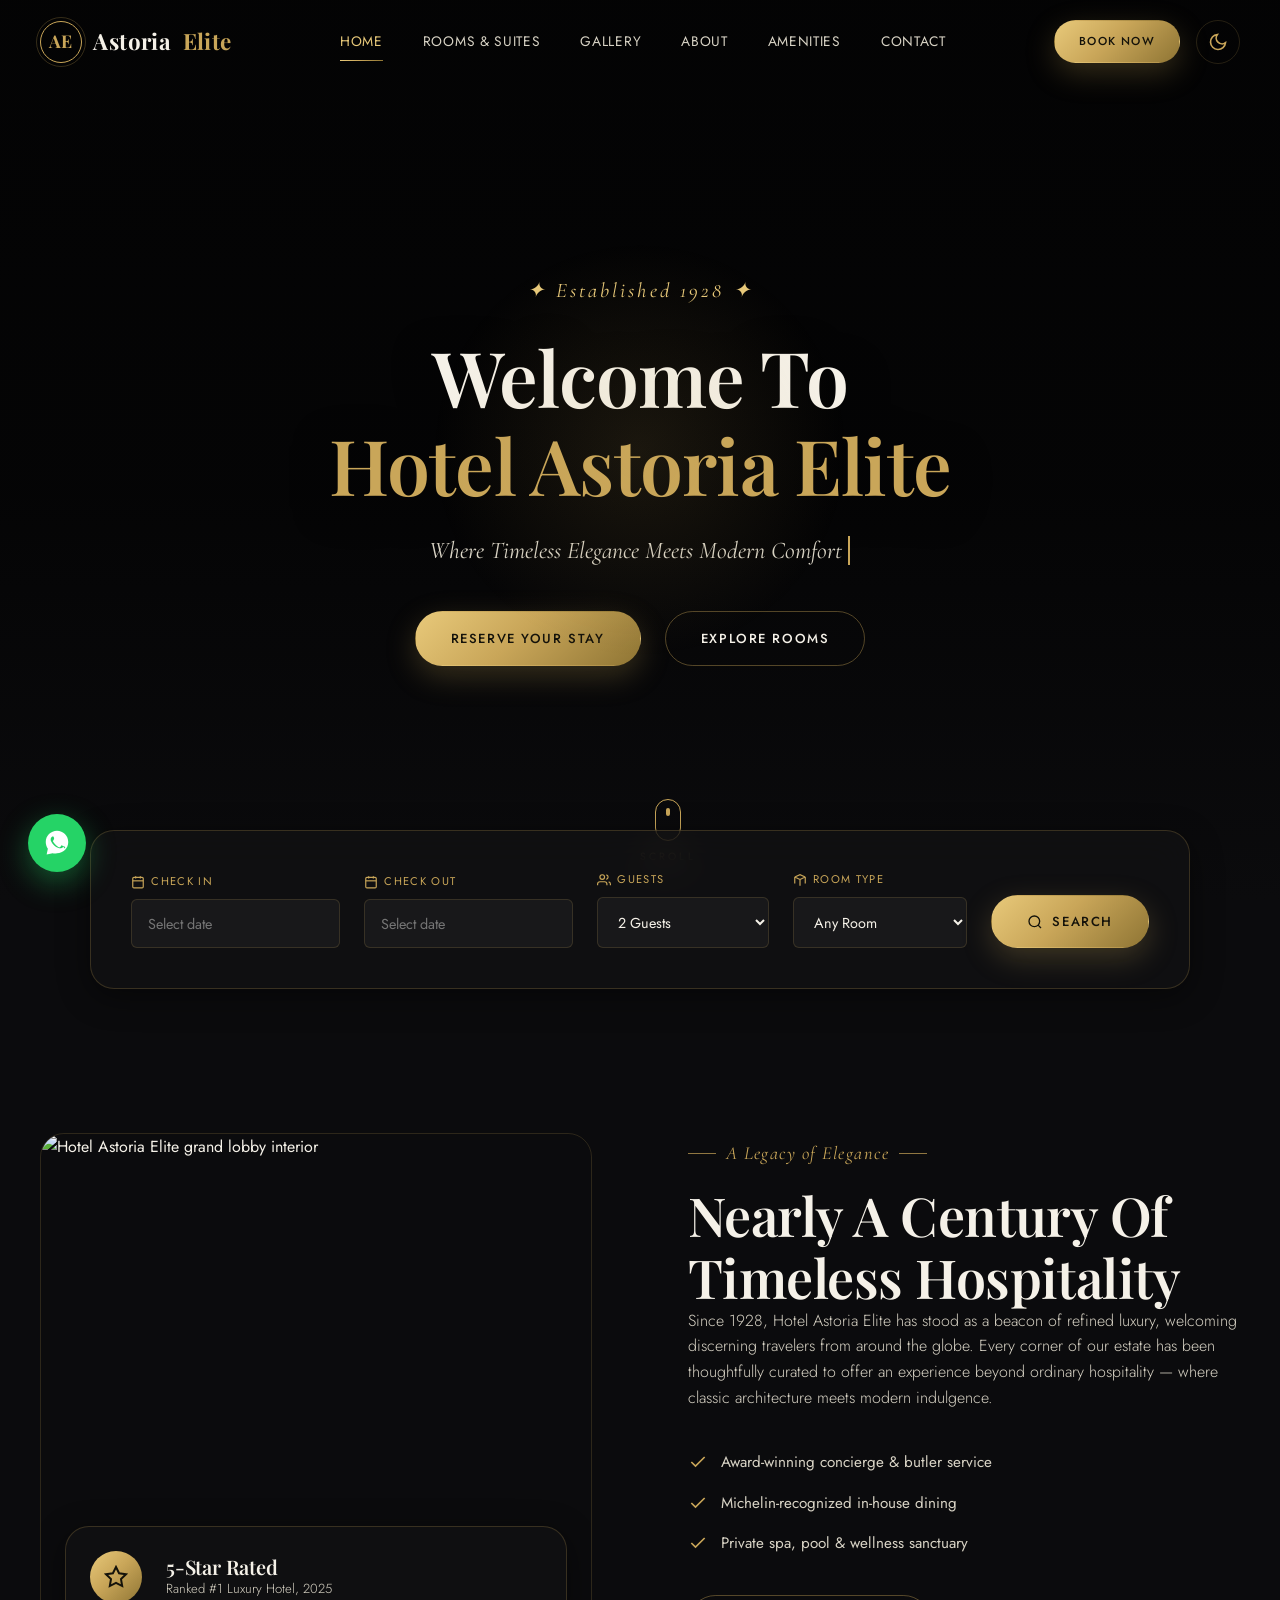
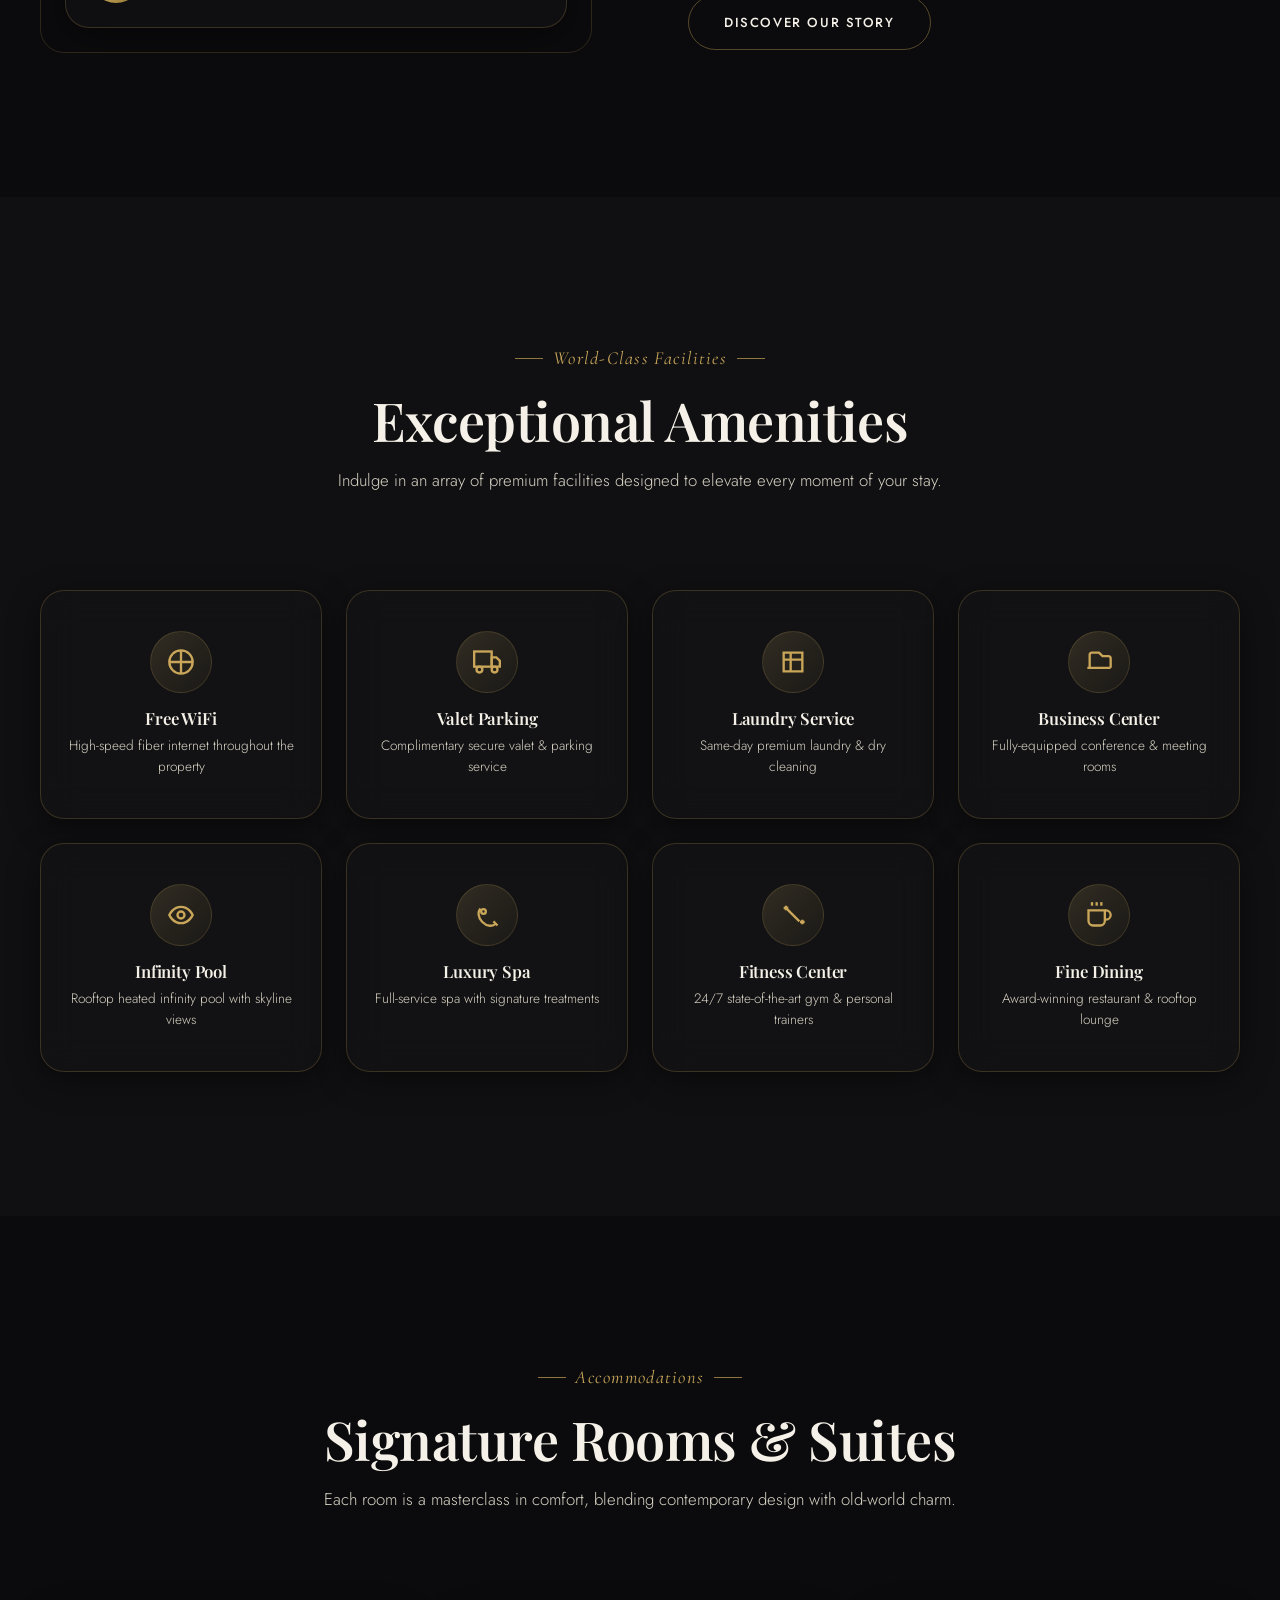
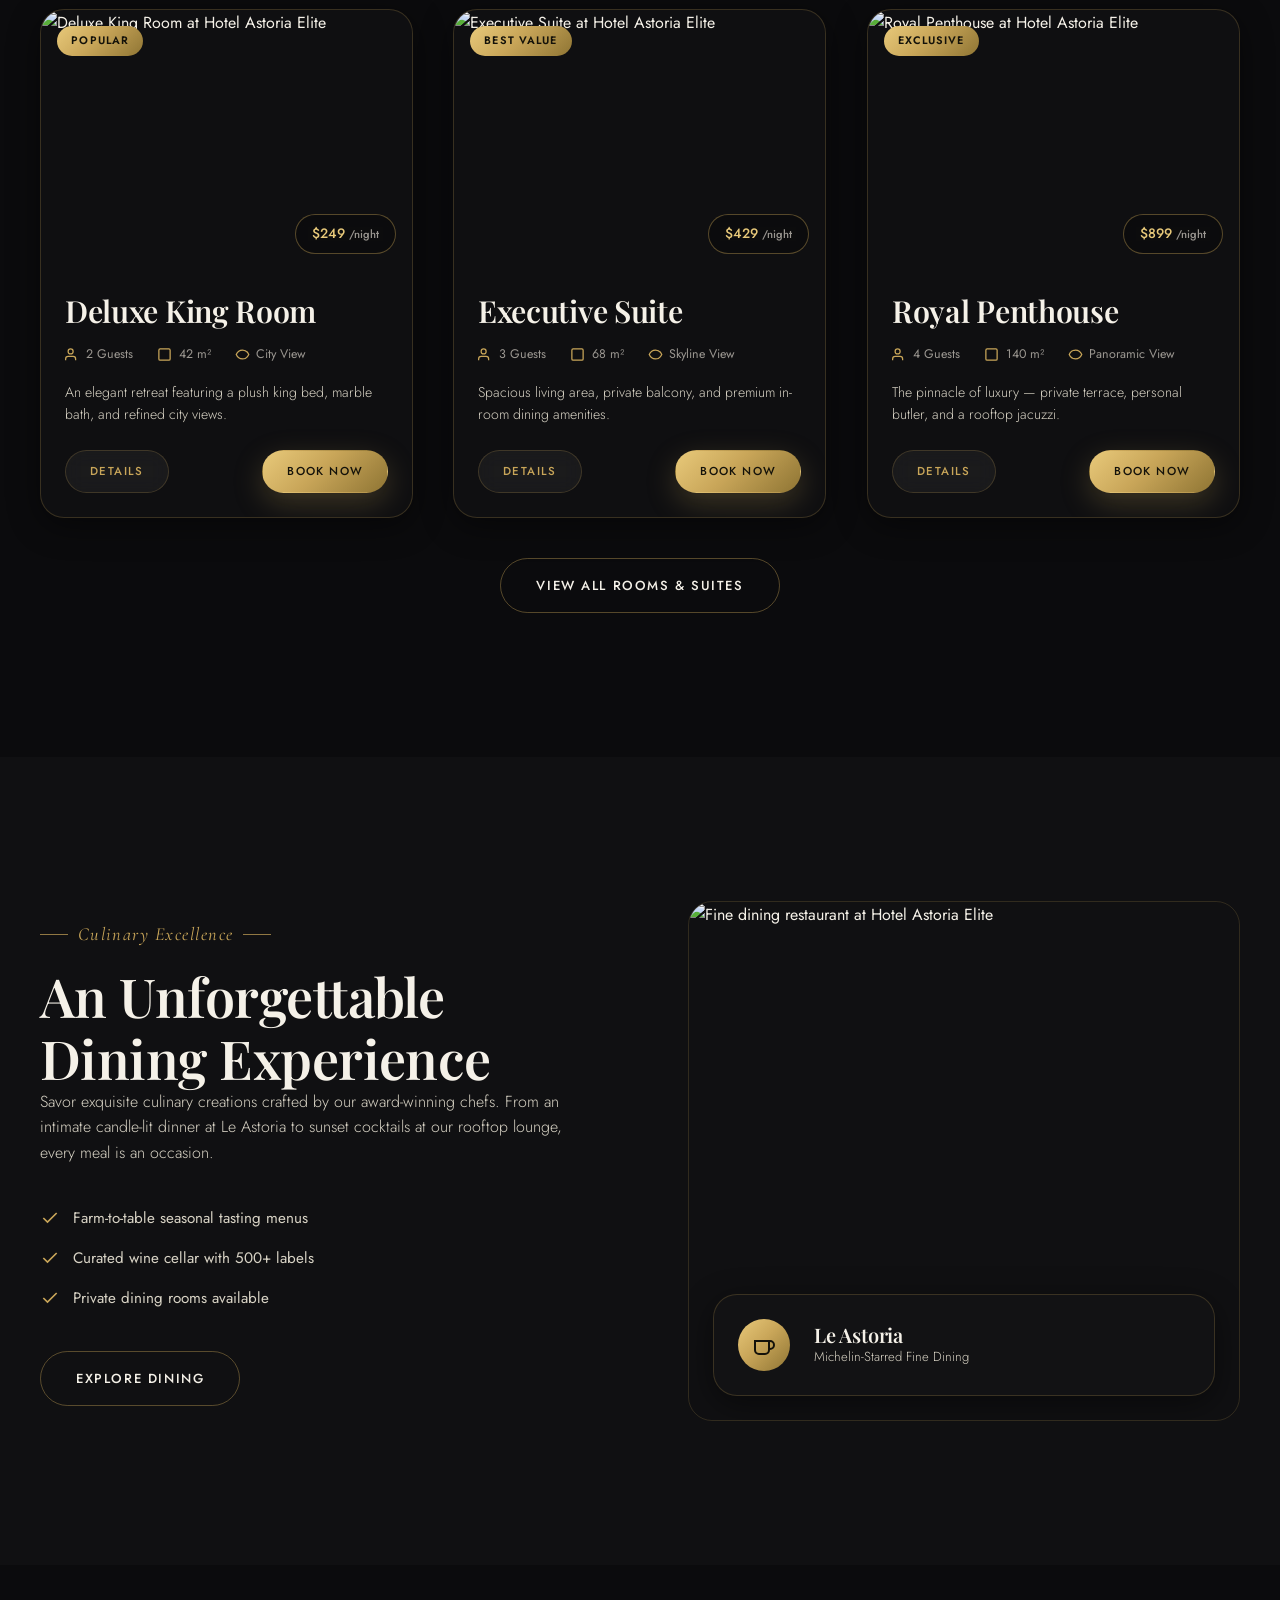
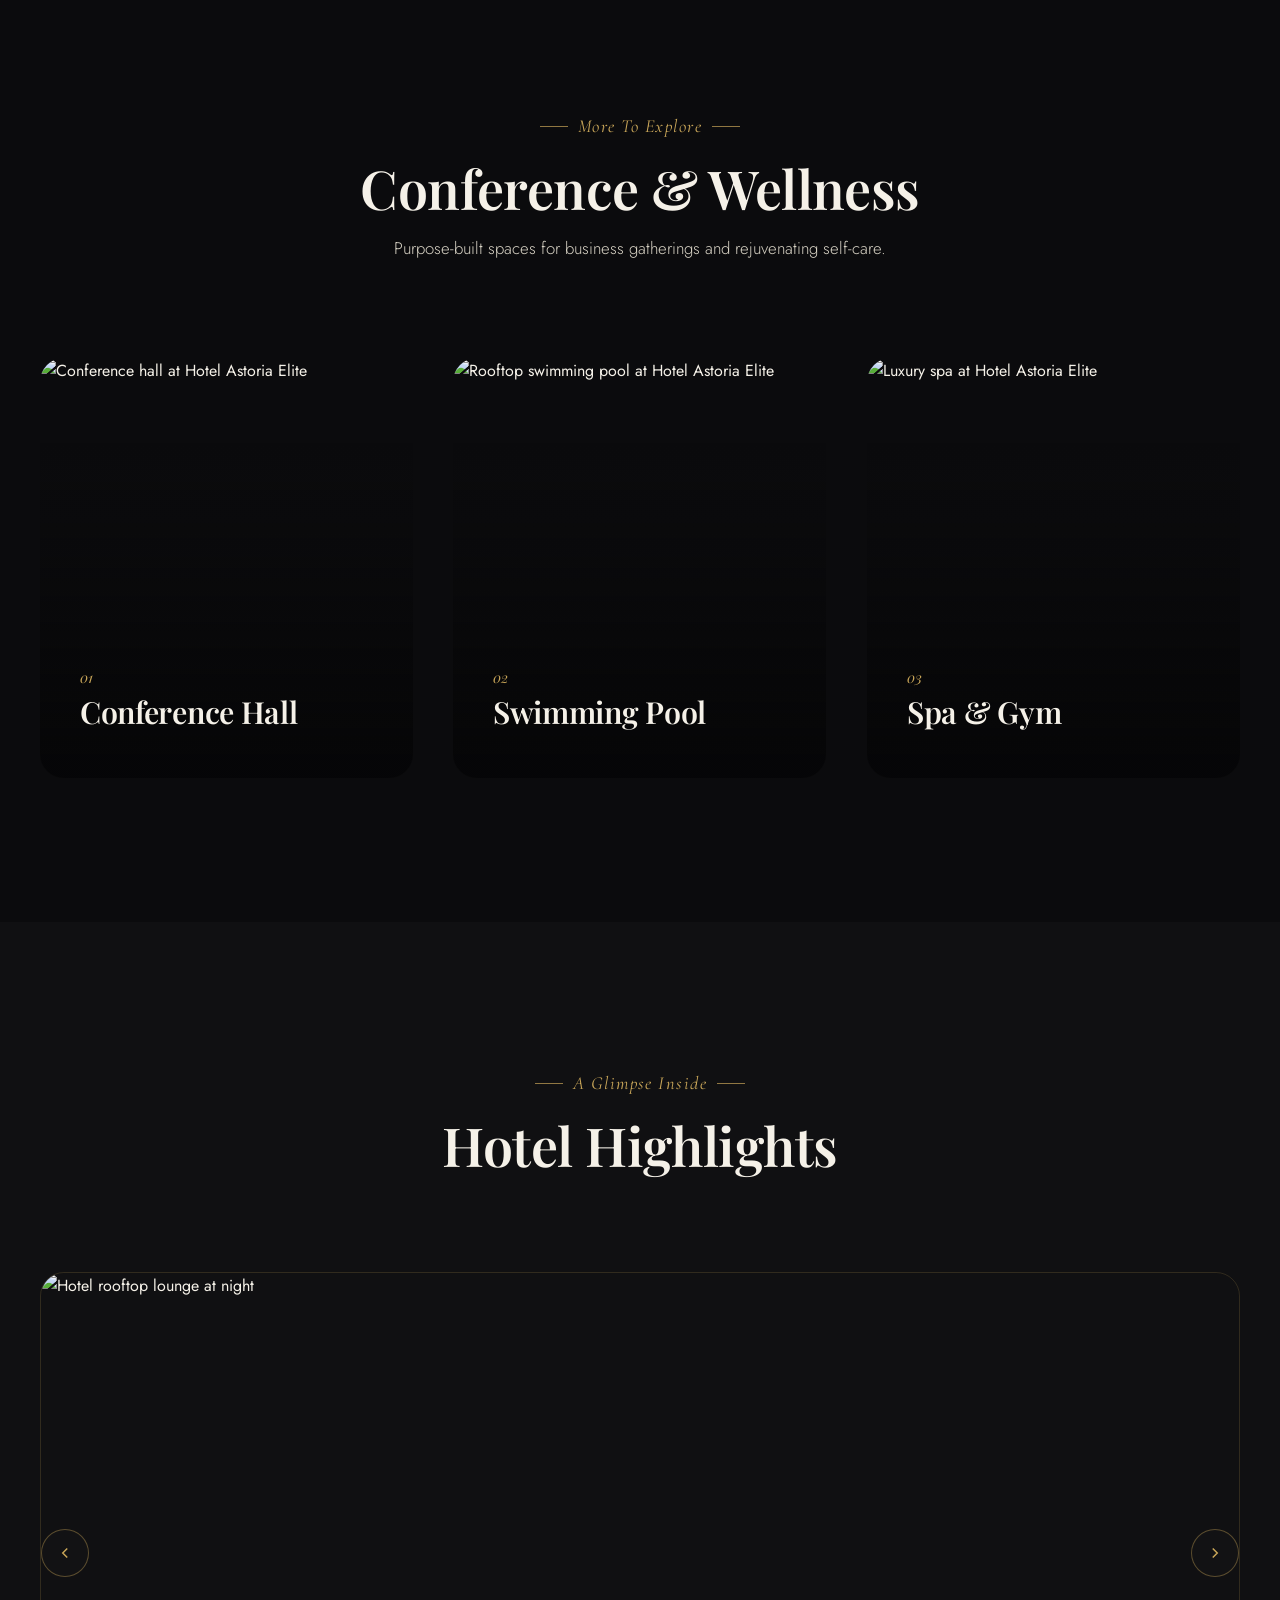
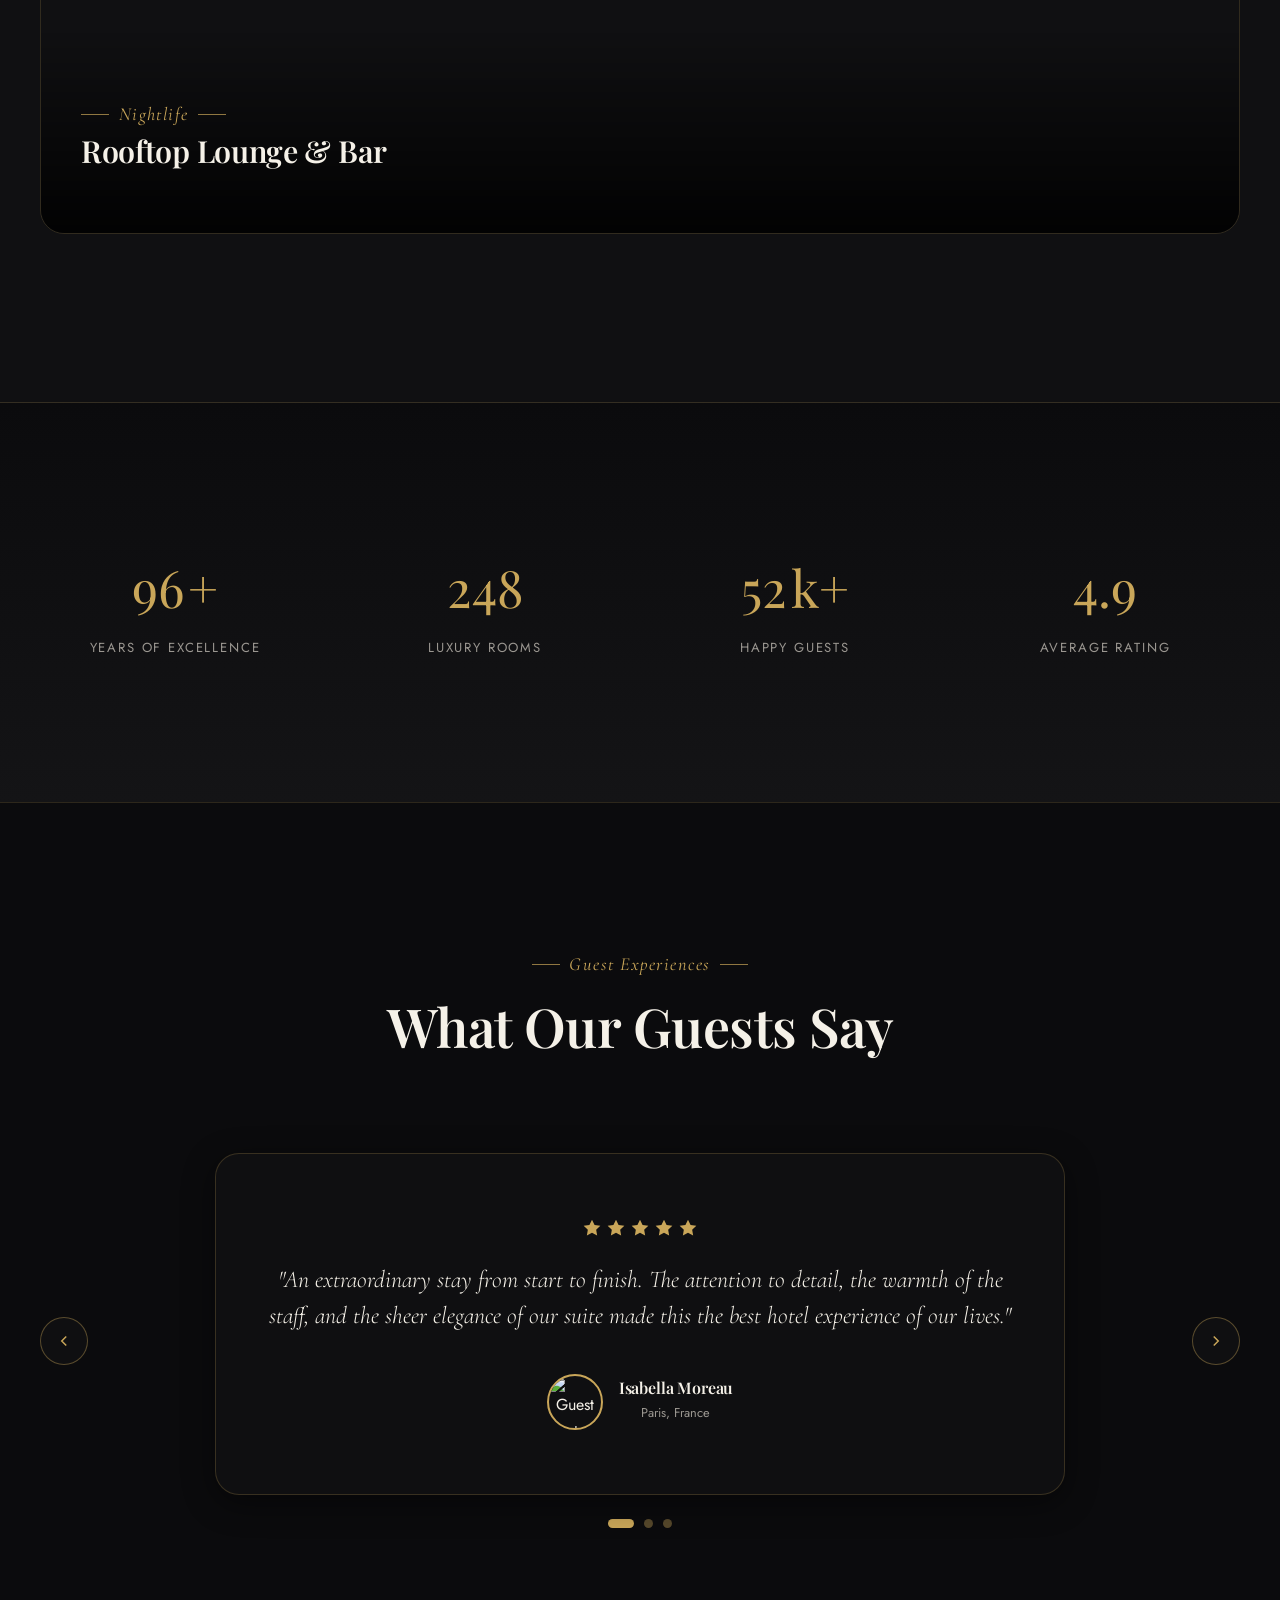
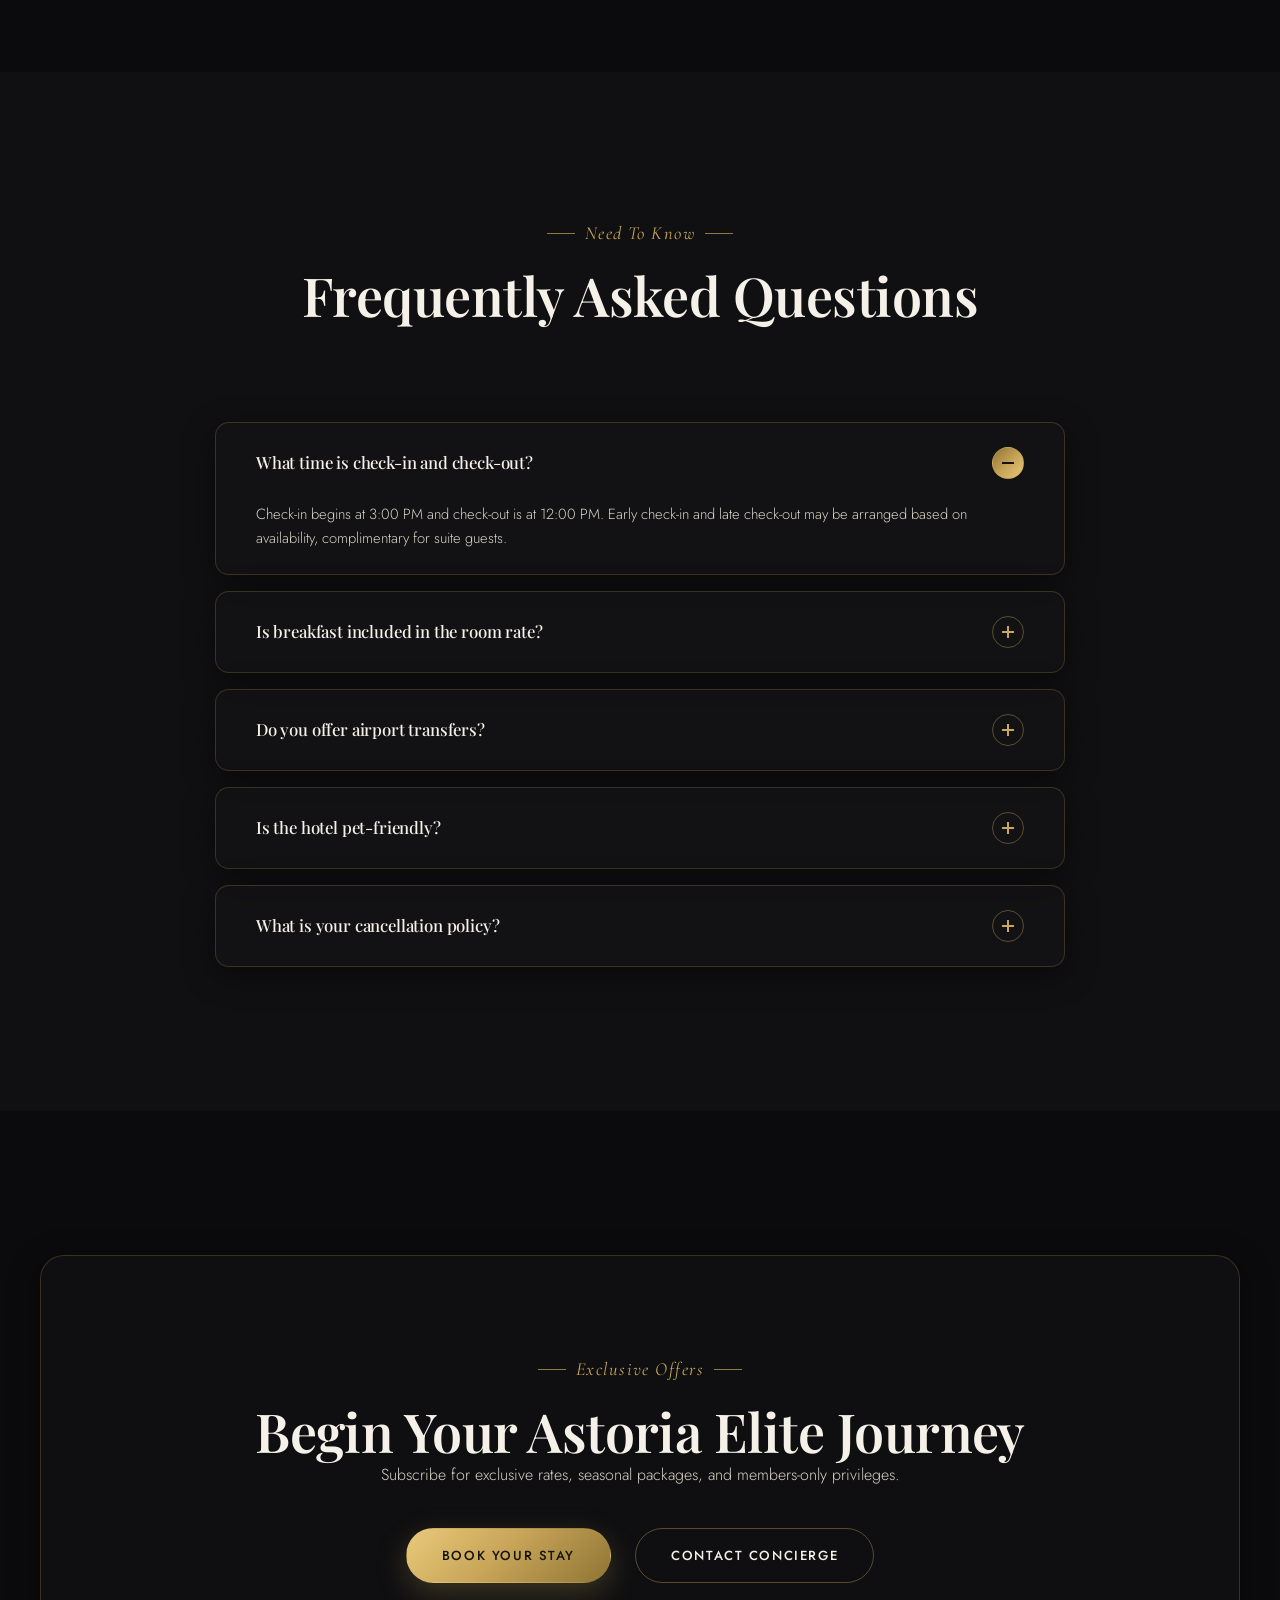
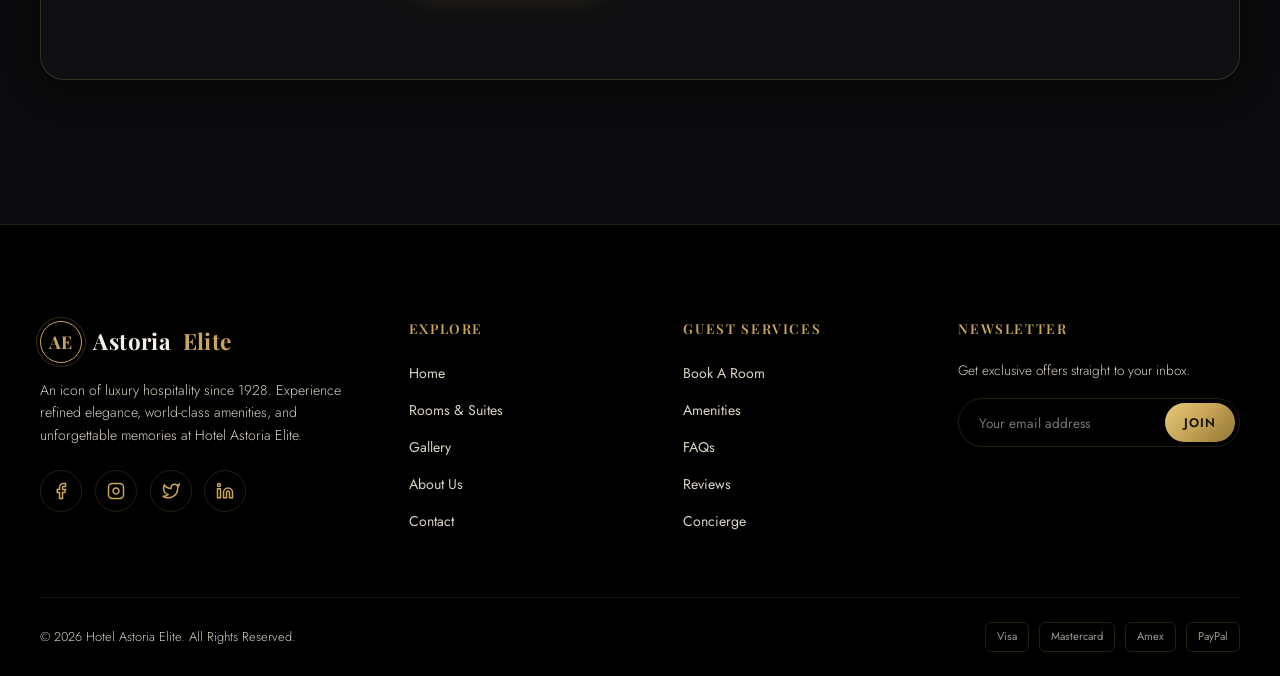
==== index.html @ 2c068f9f "Add files via upload" ====
<!DOCTYPE html>
<html lang="en">
<head>
<meta charset="UTF-8">
<meta name="viewport" content="width=device-width, initial-scale=1.0">
<title>Hotel Astoria Elite | Luxury 5-Star Hotel &amp; Resort</title>
<meta name="description" content="Hotel Astoria Elite offers an unrivaled luxury experience with opulent rooms, world-class dining, a rejuvenating spa, and impeccable five-star service in the heart of the city.">
<meta name="keywords" content="luxury hotel, 5 star hotel, Hotel Astoria Elite, hotel booking, luxury resort, spa hotel, best hotel rooms">
<meta name="author" content="Hotel Astoria Elite">
<meta name="robots" content="index, follow">
<link rel="canonical" href="https://www.hotelastoriaelite.com/">

<!-- Open Graph / Social -->
<meta property="og:type" content="website">
<meta property="og:title" content="Hotel Astoria Elite | Luxury 5-Star Hotel & Resort">
<meta property="og:description" content="Experience unparalleled luxury and refined hospitality at Hotel Astoria Elite. Book your stay today.">
<meta property="og:image" content="https://images.unsplash.com/photo-1566073771259-6a8506099945?auto=format&fit=crop&w=1200&q=80">
<meta property="og:url" content="https://www.hotelastoriaelite.com/">
<meta name="twitter:card" content="summary_large_image">

<!-- Favicon -->
<link rel="icon" href="assets/favicon.svg" type="image/svg+xml">

<!-- Fonts & Styles -->
<link rel="preconnect" href="https://fonts.googleapis.com">
<link rel="stylesheet" href="style.css">

<!-- Structured Data -->
<script type="application/ld+json">
{
  "@context": "https://schema.org",
  "@type": "Hotel",
  "name": "Hotel Astoria Elite",
  "description": "A premium 5-star luxury hotel offering opulent rooms, fine dining, spa and wellness facilities.",
  "priceRange": "$$$$",
  "starRating": { "@type": "Rating", "ratingValue": "5" },
  "address": {
    "@type": "PostalAddress",
    "streetAddress": "1 Astoria Boulevard",
    "addressLocality": "Manhattan",
    "addressRegion": "NY",
    "postalCode": "10001",
    "addressCountry": "US"
  },
  "telephone": "+1-800-555-0199"
}
</script>
</head>
<body>

<!-- ============================= LOADER ============================= -->
<div id="loader" aria-hidden="true">
  <div class="loader-monogram">A E</div>
  <div class="loader-ring"></div>
  <div class="loader-text">Preparing Your Experience</div>
</div>

<!-- ===================== SCROLL PROGRESS BAR ========================= -->
<div id="scroll-progress"></div>

<!-- ===================== MOUSE GLOW EFFECT =========================== -->
<div id="mouse-glow"></div>

<!-- ============================ NAVBAR =============================== -->
<header id="navbar">
  <div class="nav-container">
    <a href="index.html" class="nav-logo">
      <span class="logo-icon">AE</span>
      Astoria <span>Elite</span>
    </a>

    <nav class="nav-links" aria-label="Primary navigation">
      <a href="index.html" class="active">Home</a>
      <a href="rooms.html">Rooms &amp; Suites</a>
      <a href="gallery.html">Gallery</a>
      <a href="about.html">About</a>
      <a href="#amenities">Amenities</a>
      <a href="contact.html">Contact</a>
    </nav>

    <div class="nav-actions">
      <a href="booking.html" class="btn btn-primary btn-sm">Book Now</a>
      <button class="theme-toggle" aria-label="Toggle dark and light mode">
        <svg class="icon-moon" viewBox="0 0 24 24" fill="none" stroke="currentColor" stroke-width="2"><path d="M21 12.79A9 9 0 1 1 11.21 3 7 7 0 0 0 21 12.79z"></path></svg>
        <svg class="icon-sun" viewBox="0 0 24 24" fill="none" stroke="currentColor" stroke-width="2"><circle cx="12" cy="12" r="5"></circle><line x1="12" y1="1" x2="12" y2="3"></line><line x1="12" y1="21" x2="12" y2="23"></line><line x1="4.22" y1="4.22" x2="5.64" y2="5.64"></line><line x1="18.36" y1="18.36" x2="19.78" y2="19.78"></line><line x1="1" y1="12" x2="3" y2="12"></line><line x1="21" y1="12" x2="23" y2="12"></line><line x1="4.22" y1="19.78" x2="5.64" y2="18.36"></line><line x1="18.36" y1="5.64" x2="19.78" y2="4.22"></line></svg>
      </button>
      <button class="hamburger" aria-label="Open menu">
        <span></span><span></span><span></span>
      </button>
    </div>
  </div>
</header>

<!-- ========================= MOBILE MENU ============================= -->
<div class="menu-overlay"></div>
<nav class="mobile-menu" aria-label="Mobile navigation">
  <button class="mobile-menu-close" aria-label="Close menu">&times;</button>
  <a href="index.html">Home</a>
  <a href="rooms.html">Rooms &amp; Suites</a>
  <a href="gallery.html">Gallery</a>
  <a href="about.html">About</a>
  <a href="index.html#amenities">Amenities</a>
  <a href="contact.html">Contact</a>
  <a href="booking.html" class="btn btn-primary btn-block mt-md">Book Now</a>
</nav>

<!-- ============================ HERO ================================= -->
<section class="hero" id="home">
  <div class="hero-bg"></div>
  <div class="hero-particles"></div>

  <div class="hero-content">
    <span class="hero-eyebrow">&#10022; Established 1928 &#10022;</span>
    <h1 class="hero-title">
      Welcome To
      <span class="line2">Hotel Astoria Elite</span>
    </h1>
    <div class="hero-typing-wrap">
      <span id="hero-typing"></span>
    </div>
    <div class="hero-cta">
      <a href="booking.html" class="btn btn-primary">Reserve Your Stay</a>
      <a href="rooms.html" class="btn btn-outline">Explore Rooms</a>
    </div>
  </div>

  <div class="hero-scroll-indicator">
    <div class="mouse"></div>
    <span>Scroll</span>
  </div>
</section>

<!-- ===================== BOOKING SEARCH WIDGET ======================= -->
<div class="container">
  <form class="booking-widget glass-panel" id="hero-search-form" data-aos="fade-up">
    <div class="booking-field">
      <label for="hero-checkin">
        <svg viewBox="0 0 24 24" fill="none" stroke="currentColor" stroke-width="2"><rect x="3" y="4" width="18" height="18" rx="2"></rect><line x1="16" y1="2" x2="16" y2="6"></line><line x1="8" y1="2" x2="8" y2="6"></line><line x1="3" y1="10" x2="21" y2="10"></line></svg>
        Check In
      </label>
      <div class="datepicker-wrap">
        <input type="text" id="hero-checkin" placeholder="Select date" readonly autocomplete="off">
        <div class="datepicker glass-panel">
          <div class="datepicker-header">
            <button type="button" class="dp-nav prev" aria-label="Previous month"><svg viewBox="0 0 24 24" fill="none" stroke="currentColor" stroke-width="2"><polyline points="15 18 9 12 15 6"></polyline></svg></button>
            <h5></h5>
            <button type="button" class="dp-nav next" aria-label="Next month"><svg viewBox="0 0 24 24" fill="none" stroke="currentColor" stroke-width="2"><polyline points="9 18 15 12 9 6"></polyline></svg></button>
          </div>
          <div class="dp-weekdays"><span>Su</span><span>Mo</span><span>Tu</span><span>We</span><span>Th</span><span>Fr</span><span>Sa</span></div>
          <div class="dp-days"></div>
        </div>
      </div>
    </div>

    <div class="booking-field">
      <label for="hero-checkout">
        <svg viewBox="0 0 24 24" fill="none" stroke="currentColor" stroke-width="2"><rect x="3" y="4" width="18" height="18" rx="2"></rect><line x1="16" y1="2" x2="16" y2="6"></line><line x1="8" y1="2" x2="8" y2="6"></line><line x1="3" y1="10" x2="21" y2="10"></line></svg>
        Check Out
      </label>
      <div class="datepicker-wrap">
        <input type="text" id="hero-checkout" placeholder="Select date" readonly autocomplete="off">
        <div class="datepicker glass-panel">
          <div class="datepicker-header">
            <button type="button" class="dp-nav prev" aria-label="Previous month"><svg viewBox="0 0 24 24" fill="none" stroke="currentColor" stroke-width="2"><polyline points="15 18 9 12 15 6"></polyline></svg></button>
            <h5></h5>
            <button type="button" class="dp-nav next" aria-label="Next month"><svg viewBox="0 0 24 24" fill="none" stroke="currentColor" stroke-width="2"><polyline points="9 18 15 12 9 6"></polyline></svg></button>
          </div>
          <div class="dp-weekdays"><span>Su</span><span>Mo</span><span>Tu</span><span>We</span><span>Th</span><span>Fr</span><span>Sa</span></div>
          <div class="dp-days"></div>
        </div>
      </div>
    </div>

    <div class="booking-field">
      <label for="hero-guests">
        <svg viewBox="0 0 24 24" fill="none" stroke="currentColor" stroke-width="2"><path d="M17 21v-2a4 4 0 0 0-4-4H5a4 4 0 0 0-4 4v2"></path><circle cx="9" cy="7" r="4"></circle><path d="M23 21v-2a4 4 0 0 0-3-3.87"></path><path d="M16 3.13a4 4 0 0 1 0 7.75"></path></svg>
        Guests
      </label>
      <select id="hero-guests">
        <option>1 Guest</option>
        <option selected>2 Guests</option>
        <option>3 Guests</option>
        <option>4+ Guests</option>
      </select>
    </div>

    <div class="booking-field">
      <label for="hero-room-type">
        <svg viewBox="0 0 24 24" fill="none" stroke="currentColor" stroke-width="2"><path d="M3 7v11m0-11 9-4 9 4M3 7l9 4m9-4v11m0-11-9 4m0 0v11"></path></svg>
        Room Type
      </label>
      <select id="hero-room-type">
        <option value="">Any Room</option>
        <option value="deluxe-king">Deluxe King Room</option>
        <option value="executive-suite">Executive Suite</option>
        <option value="royal-penthouse">Royal Penthouse</option>
        <option value="garden-view">Garden View Room</option>
        <option value="ocean-suite">Ocean View Suite</option>
        <option value="family-room">Family Luxury Room</option>
      </select>
    </div>

    <button type="submit" class="btn btn-primary">
      <svg viewBox="0 0 24 24" fill="none" stroke="currentColor" stroke-width="2"><circle cx="11" cy="11" r="8"></circle><line x1="21" y1="21" x2="16.65" y2="16.65"></line></svg>
      Search
    </button>
  </form>
</div>

<!-- ========================= INTRO / ABOUT PREVIEW =================== -->
<section class="section" id="about-preview">
  <div class="container split-section">
    <div class="split-media" data-aos="fade-right">
      <img src="https://images.unsplash.com/photo-1571003123894-1f0594d2b5d9?auto=format&fit=crop&w=900&q=80" alt="Hotel Astoria Elite grand lobby interior" loading="lazy">
      <div class="floating-card glass-panel">
        <div class="fc-icon">
          <svg viewBox="0 0 24 24" fill="none" stroke="currentColor" stroke-width="2"><polygon points="12 2 15.09 8.26 22 9.27 17 14.14 18.18 21.02 12 17.77 5.82 21.02 7 14.14 2 9.27 8.91 8.26 12 2"></polygon></svg>
        </div>
        <div>
          <h4>5-Star Rated</h4>
          <p style="font-size:0.82rem;">Ranked #1 Luxury Hotel, 2025</p>
        </div>
      </div>
    </div>

    <div class="split-text" data-aos="fade-left">
      <span class="eyebrow">A Legacy of Elegance</span>
      <h2>Nearly A Century Of Timeless Hospitality</h2>
      <p>Since 1928, Hotel Astoria Elite has stood as a beacon of refined luxury, welcoming discerning travelers from around the globe. Every corner of our estate has been thoughtfully curated to offer an experience beyond ordinary hospitality &mdash; where classic architecture meets modern indulgence.</p>
      <ul class="feature-list">
        <li><svg viewBox="0 0 24 24" fill="none" stroke="currentColor" stroke-width="2"><path d="M20 6L9 17l-5-5"></path></svg> Award-winning concierge &amp; butler service</li>
        <li><svg viewBox="0 0 24 24" fill="none" stroke="currentColor" stroke-width="2"><path d="M20 6L9 17l-5-5"></path></svg> Michelin-recognized in-house dining</li>
        <li><svg viewBox="0 0 24 24" fill="none" stroke="currentColor" stroke-width="2"><path d="M20 6L9 17l-5-5"></path></svg> Private spa, pool &amp; wellness sanctuary</li>
      </ul>
      <a href="about.html" class="btn btn-outline mt-lg">Discover Our Story</a>
    </div>
  </div>
</section>

<!-- =========================== AMENITIES ============================= -->
<section class="section section-alt" id="amenities">
  <div class="container">
    <div class="section-header" data-aos="fade-up">
      <span class="eyebrow">World-Class Facilities</span>
      <h2>Exceptional Amenities</h2>
      <p>Indulge in an array of premium facilities designed to elevate every moment of your stay.</p>
    </div>

    <div class="amenities-grid">
      <div class="amenity-card glass-panel" data-aos="zoom-in" data-aos-delay="100">
        <div class="amenity-icon"><svg viewBox="0 0 24 24" fill="none" stroke="currentColor" stroke-width="2"><path d="M2 12h20M2 12a10 10 0 0 0 10 10 10 10 0 0 0 10-10M2 12a10 10 0 0 1 10-10 10 10 0 0 1 10 10"></path><path d="M12 2v20"></path></svg></div>
        <h4>Free WiFi</h4>
        <p>High-speed fiber internet throughout the property</p>
      </div>

      <div class="amenity-card glass-panel" data-aos="zoom-in" data-aos-delay="150">
        <div class="amenity-icon"><svg viewBox="0 0 24 24" fill="none" stroke="currentColor" stroke-width="2"><rect x="1" y="3" width="15" height="13"></rect><polygon points="16 8 20 8 23 11 23 16 16 16 16 8"></polygon><circle cx="5.5" cy="18.5" r="2.5"></circle><circle cx="18.5" cy="18.5" r="2.5"></circle></svg></div>
        <h4>Valet Parking</h4>
        <p>Complimentary secure valet &amp; parking service</p>
      </div>

      <div class="amenity-card glass-panel" data-aos="zoom-in" data-aos-delay="200">
        <div class="amenity-icon"><svg viewBox="0 0 24 24" fill="none" stroke="currentColor" stroke-width="2"><path d="M4 4h16v16H4z"></path><path d="M4 10h16M10 4v16"></path></svg></div>
        <h4>Laundry Service</h4>
        <p>Same-day premium laundry &amp; dry cleaning</p>
      </div>

      <div class="amenity-card glass-panel" data-aos="zoom-in" data-aos-delay="250">
        <div class="amenity-icon"><svg viewBox="0 0 24 24" fill="none" stroke="currentColor" stroke-width="2"><path d="M2 17h20M4 17V6a2 2 0 0 1 2-2h6l3 3h5a2 2 0 0 1 2 2v8"></path></svg></div>
        <h4>Business Center</h4>
        <p>Fully-equipped conference &amp; meeting rooms</p>
      </div>

      <div class="amenity-card glass-panel" data-aos="zoom-in" data-aos-delay="100">
        <div class="amenity-icon"><svg viewBox="0 0 24 24" fill="none" stroke="currentColor" stroke-width="2"><path d="M2 12s3-7 10-7 10 7 10 7-3 7-10 7-10-7-10-7Z"></path><circle cx="12" cy="12" r="3"></circle></svg></div>
        <h4>Infinity Pool</h4>
        <p>Rooftop heated infinity pool with skyline views</p>
      </div>

      <div class="amenity-card glass-panel" data-aos="zoom-in" data-aos-delay="150">
        <div class="amenity-icon"><svg viewBox="0 0 24 24" fill="none" stroke="currentColor" stroke-width="2"><path d="M6.5 6.5C4 9 4 14 8 18c4 4 9 4 11.5 1.5"></path><path d="M17.5 17.5 21 21"></path><circle cx="9" cy="9" r="2"></circle></svg></div>
        <h4>Luxury Spa</h4>
        <p>Full-service spa with signature treatments</p>
      </div>

      <div class="amenity-card glass-panel" data-aos="zoom-in" data-aos-delay="200">
        <div class="amenity-icon"><svg viewBox="0 0 24 24" fill="none" stroke="currentColor" stroke-width="2"><path d="M6.5 6.5 17.5 17.5M6 4v4M4 6h4M20 16v4M18 18h4"></path></svg></div>
        <h4>Fitness Center</h4>
        <p>24/7 state-of-the-art gym &amp; personal trainers</p>
      </div>

      <div class="amenity-card glass-panel" data-aos="zoom-in" data-aos-delay="250">
        <div class="amenity-icon"><svg viewBox="0 0 24 24" fill="none" stroke="currentColor" stroke-width="2"><path d="M17 8h1a4 4 0 1 1 0 8h-1"></path><path d="M3 8h14v9a4 4 0 0 1-4 4H7a4 4 0 0 1-4-4V8Z"></path><line x1="6" y1="1" x2="6" y2="4"></line><line x1="10" y1="1" x2="10" y2="4"></line><line x1="14" y1="1" x2="14" y2="4"></line></svg></div>
        <h4>Fine Dining</h4>
        <p>Award-winning restaurant &amp; rooftop lounge</p>
      </div>
    </div>
  </div>
</section>

<!-- ==================== FEATURED ROOMS (Preview) ===================== -->
<section class="section" id="rooms-preview">
  <div class="container">
    <div class="section-header" data-aos="fade-up">
      <span class="eyebrow">Accommodations</span>
      <h2>Signature Rooms &amp; Suites</h2>
      <p>Each room is a masterclass in comfort, blending contemporary design with old-world charm.</p>
    </div>

    <div class="rooms-grid">
      <div class="room-card glass-panel" data-aos="fade-up" data-aos-delay="100">
        <div class="room-media">
          <span class="room-badge">Popular</span>
          <img src="images/room-deluxe.svg" alt="Deluxe King Room at Hotel Astoria Elite" loading="lazy">
          <span class="room-price-tag">$249 <span>/night</span></span>
        </div>
        <div class="room-body">
          <h3>Deluxe King Room</h3>
          <ul class="room-meta">
            <li><svg viewBox="0 0 24 24" fill="none" stroke="currentColor" stroke-width="2"><path d="M17 21v-2a4 4 0 0 0-4-4H5a4 4 0 0 0-4 4v2"></path><circle cx="9" cy="7" r="4"></circle></svg> 2 Guests</li>
            <li><svg viewBox="0 0 24 24" fill="none" stroke="currentColor" stroke-width="2"><rect x="3" y="3" width="18" height="18" rx="2"></rect></svg> 42 m&sup2;</li>
            <li><svg viewBox="0 0 24 24" fill="none" stroke="currentColor" stroke-width="2"><path d="M2 12s3-7 10-7 10 7 10 7-3 7-10 7-10-7-10-7Z"></path></svg> City View</li>
          </ul>
          <p class="room-desc">An elegant retreat featuring a plush king bed, marble bath, and refined city views.</p>
          <div class="room-footer">
            <a href="rooms.html" class="btn btn-ghost btn-sm">Details</a>
            <a href="booking.html?room=deluxe-king" class="btn btn-primary btn-sm" data-book-room="deluxe-king">Book Now</a>
          </div>
        </div>
      </div>

      <div class="room-card glass-panel" data-aos="fade-up" data-aos-delay="250">
        <div class="room-media">
          <span class="room-badge">Best Value</span>
          <img src="images/room-executive.svg" alt="Executive Suite at Hotel Astoria Elite" loading="lazy">
          <span class="room-price-tag">$429 <span>/night</span></span>
        </div>
        <div class="room-body">
          <h3>Executive Suite</h3>
          <ul class="room-meta">
            <li><svg viewBox="0 0 24 24" fill="none" stroke="currentColor" stroke-width="2"><path d="M17 21v-2a4 4 0 0 0-4-4H5a4 4 0 0 0-4 4v2"></path><circle cx="9" cy="7" r="4"></circle></svg> 3 Guests</li>
            <li><svg viewBox="0 0 24 24" fill="none" stroke="currentColor" stroke-width="2"><rect x="3" y="3" width="18" height="18" rx="2"></rect></svg> 68 m&sup2;</li>
            <li><svg viewBox="0 0 24 24" fill="none" stroke="currentColor" stroke-width="2"><path d="M2 12s3-7 10-7 10 7 10 7-3 7-10 7-10-7-10-7Z"></path></svg> Skyline View</li>
          </ul>
          <p class="room-desc">Spacious living area, private balcony, and premium in-room dining amenities.</p>
          <div class="room-footer">
            <a href="rooms.html" class="btn btn-ghost btn-sm">Details</a>
            <a href="booking.html?room=executive-suite" class="btn btn-primary btn-sm" data-book-room="executive-suite">Book Now</a>
          </div>
        </div>
      </div>

      <div class="room-card glass-panel" data-aos="fade-up" data-aos-delay="400">
        <div class="room-media">
          <span class="room-badge">Exclusive</span>
          <img src="images/room-penthouse.svg" alt="Royal Penthouse at Hotel Astoria Elite" loading="lazy">
          <span class="room-price-tag">$899 <span>/night</span></span>
        </div>
        <div class="room-body">
          <h3>Royal Penthouse</h3>
          <ul class="room-meta">
            <li><svg viewBox="0 0 24 24" fill="none" stroke="currentColor" stroke-width="2"><path d="M17 21v-2a4 4 0 0 0-4-4H5a4 4 0 0 0-4 4v2"></path><circle cx="9" cy="7" r="4"></circle></svg> 4 Guests</li>
            <li><svg viewBox="0 0 24 24" fill="none" stroke="currentColor" stroke-width="2"><rect x="3" y="3" width="18" height="18" rx="2"></rect></svg> 140 m&sup2;</li>
            <li><svg viewBox="0 0 24 24" fill="none" stroke="currentColor" stroke-width="2"><path d="M2 12s3-7 10-7 10 7 10 7-3 7-10 7-10-7-10-7Z"></path></svg> Panoramic View</li>
          </ul>
          <p class="room-desc">The pinnacle of luxury &mdash; private terrace, personal butler, and a rooftop jacuzzi.</p>
          <div class="room-footer">
            <a href="rooms.html" class="btn btn-ghost btn-sm">Details</a>
            <a href="booking.html?room=royal-penthouse" class="btn btn-primary btn-sm" data-book-room="royal-penthouse">Book Now</a>
          </div>
        </div>
      </div>
    </div>

    <div class="text-center mt-lg" data-aos="fade-up">
      <a href="rooms.html" class="btn btn-outline">View All Rooms &amp; Suites</a>
    </div>
  </div>
</section>

<!-- =========================== RESTAURANT ============================ -->
<section class="section section-alt" id="restaurant">
  <div class="container split-section reverse">
    <div class="split-media" data-aos="fade-left">
      <img src="https://images.unsplash.com/photo-1600891964599-f61ba0e24092?auto=format&fit=crop&w=900&q=80" alt="Fine dining restaurant at Hotel Astoria Elite" loading="lazy">
      <div class="floating-card glass-panel">
        <div class="fc-icon">
          <svg viewBox="0 0 24 24" fill="none" stroke="currentColor" stroke-width="2"><path d="M17 8h1a4 4 0 1 1 0 8h-1"></path><path d="M3 8h14v9a4 4 0 0 1-4 4H7a4 4 0 0 1-4-4V8Z"></path></svg>
        </div>
        <div>
          <h4>Le Astoria</h4>
          <p style="font-size:0.82rem;">Michelin-Starred Fine Dining</p>
        </div>
      </div>
    </div>

    <div class="split-text" data-aos="fade-right">
      <span class="eyebrow">Culinary Excellence</span>
      <h2>An Unforgettable Dining Experience</h2>
      <p>Savor exquisite culinary creations crafted by our award-winning chefs. From an intimate candle-lit dinner at Le Astoria to sunset cocktails at our rooftop lounge, every meal is an occasion.</p>
      <ul class="feature-list">
        <li><svg viewBox="0 0 24 24" fill="none" stroke="currentColor" stroke-width="2"><path d="M20 6L9 17l-5-5"></path></svg> Farm-to-table seasonal tasting menus</li>
        <li><svg viewBox="0 0 24 24" fill="none" stroke="currentColor" stroke-width="2"><path d="M20 6L9 17l-5-5"></path></svg> Curated wine cellar with 500+ labels</li>
        <li><svg viewBox="0 0 24 24" fill="none" stroke="currentColor" stroke-width="2"><path d="M20 6L9 17l-5-5"></path></svg> Private dining rooms available</li>
      </ul>
      <a href="about.html#dining" class="btn btn-outline mt-lg">Explore Dining</a>
    </div>
  </div>
</section>

<!-- ===================== CONFERENCE / WELLNESS FEATURES ============== -->
<section class="section" id="facilities">
  <div class="container">
    <div class="section-header" data-aos="fade-up">
      <span class="eyebrow">More To Explore</span>
      <h2>Conference &amp; Wellness</h2>
      <p>Purpose-built spaces for business gatherings and rejuvenating self-care.</p>
    </div>

    <div class="feature-cards-grid">
      <div class="feature-card" data-aos="flip-up" data-aos-delay="100">
        <img src="https://images.unsplash.com/photo-1560439514-4e9645039924?auto=format&fit=crop&w=700&q=80" alt="Conference hall at Hotel Astoria Elite" loading="lazy">
        <div class="feature-card-overlay">
          <span class="fc-num">01</span>
          <h3>Conference Hall</h3>
          <p>A grand 5,000 sq. ft. ballroom with state-of-the-art AV, ideal for corporate events, weddings, and galas of up to 500 guests.</p>
        </div>
      </div>

      <div class="feature-card" data-aos="flip-up" data-aos-delay="250">
        <img src="https://images.unsplash.com/photo-1571003123894-1f0594d2b5d9?auto=format&fit=crop&w=700&q=80" alt="Rooftop swimming pool at Hotel Astoria Elite" loading="lazy">
        <div class="feature-card-overlay">
          <span class="fc-num">02</span>
          <h3>Swimming Pool</h3>
          <p>Our heated rooftop infinity pool offers uninterrupted skyline views, poolside cabanas, and attentive butler service.</p>
        </div>
      </div>

      <div class="feature-card" data-aos="flip-up" data-aos-delay="400">
        <img src="https://images.unsplash.com/photo-1540555700478-4be289fbecef?auto=format&fit=crop&w=700&q=80" alt="Luxury spa at Hotel Astoria Elite" loading="lazy">
        <div class="feature-card-overlay">
          <span class="fc-num">03</span>
          <h3>Spa &amp; Gym</h3>
          <p>A full-service spa sanctuary paired with a 24-hour fitness center equipped with the latest Technogym equipment.</p>
        </div>
      </div>
    </div>
  </div>
</section>

<!-- ======================== HIGHLIGHTS SLIDER ========================= -->
<section class="section section-alt">
  <div class="container">
    <div class="section-header" data-aos="fade-up">
      <span class="eyebrow">A Glimpse Inside</span>
      <h2>Hotel Highlights</h2>
    </div>

    <div class="image-slider" data-aos="zoom-in">
      <div class="slider-wrapper">
        <div class="slider-item">
          <img src="https://images.unsplash.com/photo-1582719508461-905c673771fd?auto=format&fit=crop&w=1400&q=80" alt="Luxury hotel suite interior" loading="lazy">
          <div class="slider-item-caption">
            <span class="eyebrow">Interiors</span>
            <h3>Opulent Suite Interiors</h3>
          </div>
        </div>
        <div class="slider-item">
          <img src="https://images.unsplash.com/photo-1611892440504-42a792e24d32?auto=format&fit=crop&w=1400&q=80" alt="Hotel rooftop lounge at night" loading="lazy">
          <div class="slider-item-caption">
            <span class="eyebrow">Nightlife</span>
            <h3>Rooftop Lounge &amp; Bar</h3>
          </div>
        </div>
        <div class="slider-item">
          <img src="https://images.unsplash.com/photo-1601565415267-724c0e9187e5?auto=format&fit=crop&w=1400&q=80" alt="Hotel spa treatment room" loading="lazy">
          <div class="slider-item-caption">
            <span class="eyebrow">Wellness</span>
            <h3>Serenity Spa Retreat</h3>
          </div>
        </div>
      </div>
      <button class="slider-arrow prev" aria-label="Previous slide"><svg viewBox="0 0 24 24" fill="none" stroke="currentColor" stroke-width="2"><polyline points="15 18 9 12 15 6"></polyline></svg></button>
      <button class="slider-arrow next" aria-label="Next slide"><svg viewBox="0 0 24 24" fill="none" stroke="currentColor" stroke-width="2"><polyline points="9 18 15 12 9 6"></polyline></svg></button>
    </div>
    <div class="slider-controls"></div>
  </div>
</section>

<!-- =========================== STATS / COUNTERS ======================= -->
<section class="section stats-section">
  <div class="container">
    <div class="stats-grid">
      <div class="stat-item" data-aos="fade-up" data-aos-delay="100">
        <div class="stat-number"><span data-counter="96">0</span>+</div>
        <div class="stat-label">Years of Excellence</div>
      </div>
      <div class="stat-item" data-aos="fade-up" data-aos-delay="200">
        <div class="stat-number"><span data-counter="248">0</span></div>
        <div class="stat-label">Luxury Rooms</div>
      </div>
      <div class="stat-item" data-aos="fade-up" data-aos-delay="300">
        <div class="stat-number"><span data-counter="52">0</span>k+</div>
        <div class="stat-label">Happy Guests</div>
      </div>
      <div class="stat-item" data-aos="fade-up" data-aos-delay="400">
        <div class="stat-number"><span data-counter="4.9" data-decimals="1">0</span></div>
        <div class="stat-label">Average Rating</div>
      </div>
    </div>
  </div>
</section>

<!-- =========================== TESTIMONIALS =========================== -->
<section class="section" id="reviews">
  <div class="container">
    <div class="section-header" data-aos="fade-up">
      <span class="eyebrow">Guest Experiences</span>
      <h2>What Our Guests Say</h2>
    </div>

    <div style="position:relative;" data-aos="fade-up">
      <div class="testimonial-slider glass-panel">
        <div class="testimonial-track">
          <div class="testimonial-slide">
            <div class="testimonial-stars">
              <svg viewBox="0 0 24 24" fill="currentColor"><polygon points="12 2 15.09 8.26 22 9.27 17 14.14 18.18 21.02 12 17.77 5.82 21.02 7 14.14 2 9.27 8.91 8.26 12 2"></polygon></svg>
              <svg viewBox="0 0 24 24" fill="currentColor"><polygon points="12 2 15.09 8.26 22 9.27 17 14.14 18.18 21.02 12 17.77 5.82 21.02 7 14.14 2 9.27 8.91 8.26 12 2"></polygon></svg>
              <svg viewBox="0 0 24 24" fill="currentColor"><polygon points="12 2 15.09 8.26 22 9.27 17 14.14 18.18 21.02 12 17.77 5.82 21.02 7 14.14 2 9.27 8.91 8.26 12 2"></polygon></svg>
              <svg viewBox="0 0 24 24" fill="currentColor"><polygon points="12 2 15.09 8.26 22 9.27 17 14.14 18.18 21.02 12 17.77 5.82 21.02 7 14.14 2 9.27 8.91 8.26 12 2"></polygon></svg>
              <svg viewBox="0 0 24 24" fill="currentColor"><polygon points="12 2 15.09 8.26 22 9.27 17 14.14 18.18 21.02 12 17.77 5.82 21.02 7 14.14 2 9.27 8.91 8.26 12 2"></polygon></svg>
            </div>
            <p class="testimonial-quote">"An extraordinary stay from start to finish. The attention to detail, the warmth of the staff, and the sheer elegance of our suite made this the best hotel experience of our lives."</p>
            <div class="testimonial-author">
              <img src="https://images.unsplash.com/photo-1531123897727-8f129e1688ce?auto=format&fit=crop&w=100&q=80" alt="Guest portrait" loading="lazy">
              <div>
                <h5>Isabella Moreau</h5>
                <span>Paris, France</span>
              </div>
            </div>
          </div>

          <div class="testimonial-slide">
            <div class="testimonial-stars">
              <svg viewBox="0 0 24 24" fill="currentColor"><polygon points="12 2 15.09 8.26 22 9.27 17 14.14 18.18 21.02 12 17.77 5.82 21.02 7 14.14 2 9.27 8.91 8.26 12 2"></polygon></svg>
              <svg viewBox="0 0 24 24" fill="currentColor"><polygon points="12 2 15.09 8.26 22 9.27 17 14.14 18.18 21.02 12 17.77 5.82 21.02 7 14.14 2 9.27 8.91 8.26 12 2"></polygon></svg>
              <svg viewBox="0 0 24 24" fill="currentColor"><polygon points="12 2 15.09 8.26 22 9.27 17 14.14 18.18 21.02 12 17.77 5.82 21.02 7 14.14 2 9.27 8.91 8.26 12 2"></polygon></svg>
              <svg viewBox="0 0 24 24" fill="currentColor"><polygon points="12 2 15.09 8.26 22 9.27 17 14.14 18.18 21.02 12 17.77 5.82 21.02 7 14.14 2 9.27 8.91 8.26 12 2"></polygon></svg>
              <svg viewBox="0 0 24 24" fill="currentColor"><polygon points="12 2 15.09 8.26 22 9.27 17 14.14 18.18 21.02 12 17.77 5.82 21.02 7 14.14 2 9.27 8.91 8.26 12 2"></polygon></svg>
            </div>
            <p class="testimonial-quote">"The Royal Penthouse exceeded every expectation. Impeccable service, a breathtaking view, and a level of luxury I've never encountered anywhere else in the world."</p>
            <div class="testimonial-author">
              <img src="https://images.unsplash.com/photo-1500648767791-00dcc994a43e?auto=format&fit=crop&w=100&q=80" alt="Guest portrait" loading="lazy">
              <div>
                <h5>James Whitmore</h5>
                <span>London, UK</span>
              </div>
            </div>
          </div>

          <div class="testimonial-slide">
            <div class="testimonial-stars">
              <svg viewBox="0 0 24 24" fill="currentColor"><polygon points="12 2 15.09 8.26 22 9.27 17 14.14 18.18 21.02 12 17.77 5.82 21.02 7 14.14 2 9.27 8.91 8.26 12 2"></polygon></svg>
              <svg viewBox="0 0 24 24" fill="currentColor"><polygon points="12 2 15.09 8.26 22 9.27 17 14.14 18.18 21.02 12 17.77 5.82 21.02 7 14.14 2 9.27 8.91 8.26 12 2"></polygon></svg>
              <svg viewBox="0 0 24 24" fill="currentColor"><polygon points="12 2 15.09 8.26 22 9.27 17 14.14 18.18 21.02 12 17.77 5.82 21.02 7 14.14 2 9.27 8.91 8.26 12 2"></polygon></svg>
              <svg viewBox="0 0 24 24" fill="currentColor"><polygon points="12 2 15.09 8.26 22 9.27 17 14.14 18.18 21.02 12 17.77 5.82 21.02 7 14.14 2 9.27 8.91 8.26 12 2"></polygon></svg>
              <svg viewBox="0 0 24 24" fill="currentColor"><polygon points="12 2 15.09 8.26 22 9.27 17 14.14 18.18 21.02 12 17.77 5.82 21.02 7 14.14 2 9.27 8.91 8.26 12 2"></polygon></svg>
            </div>
            <p class="testimonial-quote">"The spa treatments were transcendent and the culinary team at Le Astoria crafted one of the finest tasting menus I've had. We are already planning our return."</p>
            <div class="testimonial-author">
              <img src="https://images.unsplash.com/photo-1544005313-94ddf0286df2?auto=format&fit=crop&w=100&q=80" alt="Guest portrait" loading="lazy">
              <div>
                <h5>Amara Okafor</h5>
                <span>Lagos, Nigeria</span>
              </div>
            </div>
          </div>
        </div>
      </div>
      <button class="slider-arrow prev" aria-label="Previous testimonial"><svg viewBox="0 0 24 24" fill="none" stroke="currentColor" stroke-width="2"><polyline points="15 18 9 12 15 6"></polyline></svg></button>
      <button class="slider-arrow next" aria-label="Next testimonial"><svg viewBox="0 0 24 24" fill="none" stroke="currentColor" stroke-width="2"><polyline points="9 18 15 12 9 6"></polyline></svg></button>
      <div class="slider-controls"></div>
    </div>
  </div>
</section>

<!-- ============================== FAQ ================================= -->
<section class="section section-alt" id="faq">
  <div class="container">
    <div class="section-header" data-aos="fade-up">
      <span class="eyebrow">Need To Know</span>
      <h2>Frequently Asked Questions</h2>
    </div>

    <div class="faq-list" data-aos="fade-up">
      <div class="faq-item glass-panel active">
        <div class="faq-question">
          <h4>What time is check-in and check-out?</h4>
          <span class="faq-icon"></span>
        </div>
        <div class="faq-answer">
          <p>Check-in begins at 3:00 PM and check-out is at 12:00 PM. Early check-in and late check-out may be arranged based on availability, complimentary for suite guests.</p>
        </div>
      </div>

      <div class="faq-item glass-panel">
        <div class="faq-question">
          <h4>Is breakfast included in the room rate?</h4>
          <span class="faq-icon"></span>
        </div>
        <div class="faq-answer">
          <p>Yes, all bookings include a gourmet breakfast at Le Astoria, featuring both a la carte and buffet selections crafted by our executive chef.</p>
        </div>
      </div>

      <div class="faq-item glass-panel">
        <div class="faq-question">
          <h4>Do you offer airport transfers?</h4>
          <span class="faq-icon"></span>
        </div>
        <div class="faq-answer">
          <p>Absolutely. Our chauffeured luxury vehicle service is available for airport pick-up and drop-off. Please arrange this at least 24 hours prior to arrival via our concierge.</p>
        </div>
      </div>

      <div class="faq-item glass-panel">
        <div class="faq-question">
          <h4>Is the hotel pet-friendly?</h4>
          <span class="faq-icon"></span>
        </div>
        <div class="faq-answer">
          <p>We welcome well-behaved pets under 25 lbs in select rooms with prior notice. A pet amenity package is available upon request.</p>
        </div>
      </div>

      <div class="faq-item glass-panel">
        <div class="faq-question">
          <h4>What is your cancellation policy?</h4>
          <span class="faq-icon"></span>
        </div>
        <div class="faq-answer">
          <p>Reservations may be cancelled free of charge up to 48 hours before arrival. Cancellations within 48 hours are subject to a one-night charge.</p>
        </div>
      </div>
    </div>
  </div>
</section>

<!-- =========================== CTA / NEWSLETTER ======================= -->
<section class="section">
  <div class="container">
    <div class="glass-panel text-center" style="padding:var(--space-2xl) var(--space-lg);" data-aos="zoom-in">
      <span class="eyebrow">Exclusive Offers</span>
      <h2>Begin Your Astoria Elite Journey</h2>
      <p style="max-width:560px;margin:0 auto var(--space-lg);">Subscribe for exclusive rates, seasonal packages, and members-only privileges.</p>
      <div class="hero-cta">
        <a href="booking.html" class="btn btn-primary">Book Your Stay</a>
        <a href="contact.html" class="btn btn-outline">Contact Concierge</a>
      </div>
    </div>
  </div>
</section>

<!-- ============================ FOOTER ================================ -->
<footer>
  <div class="container">
    <div class="footer-grid">
      <div class="footer-brand">
        <a href="index.html" class="nav-logo">
          <span class="logo-icon">AE</span>
          Astoria <span>Elite</span>
        </a>
        <p>An icon of luxury hospitality since 1928. Experience refined elegance, world-class amenities, and unforgettable memories at Hotel Astoria Elite.</p>
        <div class="social-row">
          <a href="#" aria-label="Facebook"><svg viewBox="0 0 24 24" fill="none" stroke="currentColor" stroke-width="2"><path d="M18 2h-3a5 5 0 0 0-5 5v3H7v4h3v8h4v-8h3l1-4h-4V7a1 1 0 0 1 1-1h3z"></path></svg></a>
          <a href="#" aria-label="Instagram"><svg viewBox="0 0 24 24" fill="none" stroke="currentColor" stroke-width="2"><rect x="2" y="2" width="20" height="20" rx="5"></rect><path d="M16 11.37A4 4 0 1 1 12.63 8 4 4 0 0 1 16 11.37z"></path><line x1="17.5" y1="6.5" x2="17.51" y2="6.5"></line></svg></a>
          <a href="#" aria-label="Twitter"><svg viewBox="0 0 24 24" fill="none" stroke="currentColor" stroke-width="2"><path d="M23 3a10.9 10.9 0 0 1-3.14 1.53 4.48 4.48 0 0 0-7.86 3v1A10.66 10.66 0 0 1 3 4s-4 9 5 13a11.64 11.64 0 0 1-7 2c9 5 20 0 20-11.5a4.5 4.5 0 0 0-.08-.83A7.72 7.72 0 0 0 23 3z"></path></svg></a>
          <a href="#" aria-label="LinkedIn"><svg viewBox="0 0 24 24" fill="none" stroke="currentColor" stroke-width="2"><path d="M16 8a6 6 0 0 1 6 6v7h-4v-7a2 2 0 0 0-2-2 2 2 0 0 0-2 2v7h-4v-7a6 6 0 0 1 6-6z"></path><rect x="2" y="9" width="4" height="12"></rect><circle cx="4" cy="4" r="2"></circle></svg></a>
        </div>
      </div>

      <div class="footer-col">
        <h5>Explore</h5>
        <ul>
          <li><a href="index.html">Home</a></li>
          <li><a href="rooms.html">Rooms &amp; Suites</a></li>
          <li><a href="gallery.html">Gallery</a></li>
          <li><a href="about.html">About Us</a></li>
          <li><a href="contact.html">Contact</a></li>
        </ul>
      </div>

      <div class="footer-col">
        <h5>Guest Services</h5>
        <ul>
          <li><a href="booking.html">Book A Room</a></li>
          <li><a href="index.html#amenities">Amenities</a></li>
          <li><a href="index.html#faq">FAQs</a></li>
          <li><a href="index.html#reviews">Reviews</a></li>
          <li><a href="contact.html">Concierge</a></li>
        </ul>
      </div>

      <div class="footer-col">
        <h5>Newsletter</h5>
        <p style="font-size:0.85rem;">Get exclusive offers straight to your inbox.</p>
        <form class="newsletter-form">
          <input type="email" placeholder="Your email address" required aria-label="Email address">
          <button type="submit">Join</button>
        </form>
      </div>
    </div>

    <div class="footer-bottom">
      <p>&copy; 2026 Hotel Astoria Elite. All Rights Reserved.</p>
      <div class="footer-payments">
        <span>Visa</span>
        <span>Mastercard</span>
        <span>Amex</span>
        <span>PayPal</span>
      </div>
    </div>
  </div>
</footer>

<!-- ===================== WHATSAPP FLOATING BUTTON ===================== -->
<a href="https://wa.me/18005550199" class="whatsapp-float" target="_blank" rel="noopener" aria-label="Chat on WhatsApp">
  <svg viewBox="0 0 32 32"><path d="M16.001 3C9.373 3 4 8.373 4 15c0 2.628.836 5.061 2.255 7.05L4.938 28.25l6.393-1.278A11.94 11.94 0 0 0 16.001 27C22.627 27 28 21.627 28 15S22.627 3 16.001 3zm6.573 17.02c-.276.777-1.365 1.429-2.244 1.615-.6.128-1.383.23-4.017-.86-3.373-1.396-5.547-4.816-5.716-5.04-.164-.223-1.362-1.813-1.362-3.457 0-1.644.85-2.454 1.153-2.79.276-.307.6-.384.8-.384.2 0 .4.002.575.011.185.009.432-.07.677.516.276.66.938 2.28.02 2.44.19.16.319.36.128.577-.19.217-.286.353-.573.641-.286.288-.585.6-.25 1.176.334.577 1.484 2.446 3.187 3.96 2.19 1.947 3.033 2.093 3.464 2.222.334.1.6-.03.94-.325.34-.295.938-1.13 1.18-1.516.24-.386.5-.325.85-.195.35.13 2.19 1.03 2.564 1.216.375.187.625.28.716.436.09.157.09.914-.186 1.69z"></path></svg>
</a>

<!-- ========================== BACK TO TOP ============================= -->
<button id="back-to-top" aria-label="Back to top">
  <svg viewBox="0 0 24 24" fill="none" stroke="currentColor" stroke-width="2"><line x1="12" y1="19" x2="12" y2="5"></line><polyline points="5 12 12 5 19 12"></polyline></svg>
</button>

<!-- ============================ LIGHTBOX (unused here) ================= -->
<div id="lightbox">
  <div class="lightbox-content">
    <button class="lightbox-close" aria-label="Close"><svg viewBox="0 0 24 24" fill="none" stroke="currentColor" stroke-width="2"><line x1="18" y1="6" x2="6" y2="18"></line><line x1="6" y1="6" x2="18" y2="18"></line></svg></button>
    <button class="lightbox-prev" aria-label="Previous"><svg viewBox="0 0 24 24" fill="none" stroke="currentColor" stroke-width="2"><polyline points="15 18 9 12 15 6"></polyline></svg></button>
    <img id="lightbox-img" src="" alt="">
    <button class="lightbox-next" aria-label="Next"><svg viewBox="0 0 24 24" fill="none" stroke="currentColor" stroke-width="2"><polyline points="9 18 15 12 9 6"></polyline></svg></button>
    <p class="lightbox-caption" id="lightbox-caption"></p>
  </div>
</div>

<script src="script.js"></script>
</body>
</html>
---- style.css ----
/* ==========================================================================
   HOTEL ASTORIA ELITE — MASTER STYLESHEET
   Premium Luxury Hotel Website
   Theme: Black + Antique Gold, Glassmorphism, Apple-Store-level polish
   Author: Hotel Astoria Elite Digital Studio
   ==========================================================================
   TABLE OF CONTENTS
   1.  Google Fonts Import
   2.  CSS Custom Properties (Design Tokens)
   3.  Reset & Base Styles
   4.  Typography
   5.  Utility Classes
   6.  Loader
   7.  Scroll Progress Bar
   8.  Cursor / Mouse Glow Effect
   9.  Navbar (Sticky + Glassmorphism)
   10. Mobile Menu
   11. Buttons (Premium Buttons)
   12. Hero Section (Animated Background)
   13. Search / Booking Widget
   14. Section Headers
   15. Amenities Grid
   16. Rooms Cards (3D Hover)
   17. Gallery + Lightbox
   18. Restaurant Section
   19. Conference Hall Section
   20. Wellness (Pool / Spa / Gym)
   21. Stats / Counter Section
   22. Reviews / Testimonials Slider
   23. FAQ Accordion
   24. Booking Form / Date Picker
   25. Contact Section + Map
   26. Footer
   27. WhatsApp Floating Button
   28. Back To Top Button
   29. Dark / Light Mode Overrides
   30. AOS-style Scroll Animations
   31. Responsive Media Queries
   ========================================================================== */

/* ==========================================================================
   1. GOOGLE FONTS IMPORT
   ========================================================================== */
@import url('https://fonts.googleapis.com/css2?family=Playfair+Display:ital,wght@0,400;0,500;0,600;0,700;0,800;0,900;1,400;1,600&family=Cormorant+Garamond:ital,wght@0,400;0,500;0,600;1,400&family=Jost:wght@200;300;400;500;600;700&display=swap');

/* ==========================================================================
   2. CSS CUSTOM PROPERTIES (DESIGN TOKENS)
   ========================================================================== */
:root {
  /* Core Palette — Black + Antique Gold */
  --color-bg: #0b0b0d;
  --color-bg-alt: #101012;
  --color-surface: #141416;
  --color-surface-alt: #18181b;
  --color-border: rgba(201, 166, 89, 0.18);
  --color-border-strong: rgba(201, 166, 89, 0.4);

  --color-gold: #c9a659;
  --color-gold-light: #e8c97a;
  --color-gold-pale: #f3e3b5;
  --color-gold-dark: #8f7534;
  --color-bronze: #a8794f;

  --color-ivory: #f5f1e8;
  --color-ivory-dim: #d8d3c5;
  --color-muted: #9b9791;
  --color-black: #000000;

  --color-success: #6fae7f;
  --color-danger: #c96a59;

  /* Gradients */
  --gradient-gold: linear-gradient(135deg, #e8c97a 0%, #c9a659 45%, #8f7534 100%);
  --gradient-gold-soft: linear-gradient(135deg, rgba(232, 201, 122, 0.15), rgba(201, 166, 89, 0.05));
  --gradient-dark: linear-gradient(180deg, #0b0b0d 0%, #141416 100%);
  --gradient-radial-glow: radial-gradient(circle at 50% 30%, rgba(201, 166, 89, 0.15), transparent 60%);

  /* Glassmorphism */
  --glass-bg: rgba(20, 20, 22, 0.55);
  --glass-bg-light: rgba(255, 255, 255, 0.04);
  --glass-border: rgba(201, 166, 89, 0.22);
  --glass-blur: 18px;
  --glass-shadow: 0 8px 32px rgba(0, 0, 0, 0.45);

  /* Typography */
  --font-display: 'Playfair Display', serif;
  --font-script: 'Cormorant Garamond', serif;
  --font-body: 'Jost', sans-serif;

  /* Spacing scale */
  --space-xs: 0.5rem;
  --space-sm: 1rem;
  --space-md: 1.5rem;
  --space-lg: 2.5rem;
  --space-xl: 4rem;
  --space-2xl: 6rem;
  --space-3xl: 9rem;

  /* Radii */
  --radius-sm: 6px;
  --radius-md: 14px;
  --radius-lg: 24px;
  --radius-full: 999px;

  /* Shadows */
  --shadow-soft: 0 10px 40px rgba(0, 0, 0, 0.35);
  --shadow-strong: 0 25px 60px rgba(0, 0, 0, 0.55);
  --shadow-gold-glow: 0 0 40px rgba(201, 166, 89, 0.25);

  /* Transitions */
  --ease-luxury: cubic-bezier(0.19, 1, 0.22, 1);
  --ease-smooth: cubic-bezier(0.4, 0, 0.2, 1);
  --t-fast: 0.25s;
  --t-med: 0.5s;
  --t-slow: 0.9s;

  /* Layout */
  --max-width: 1320px;
  --nav-height: 84px;

  color-scheme: dark;
}

/* Light mode token overrides */
body.light-mode {
  --color-bg: #f7f4ec;
  --color-bg-alt: #f1ecdf;
  --color-surface: #ffffff;
  --color-surface-alt: #faf7ef;
  --color-border: rgba(143, 117, 52, 0.2);
  --color-border-strong: rgba(143, 117, 52, 0.45);

  --color-ivory: #1c1a15;
  --color-ivory-dim: #3c382d;
  --color-muted: #6b6558;

  --glass-bg: rgba(255, 255, 255, 0.6);
  --glass-bg-light: rgba(20, 20, 22, 0.03);
  --glass-border: rgba(143, 117, 52, 0.25);
  --glass-shadow: 0 8px 32px rgba(80, 65, 20, 0.12);

  --gradient-dark: linear-gradient(180deg, #f7f4ec 0%, #f1ecdf 100%);
  color-scheme: light;
}

/* ==========================================================================
   3. RESET & BASE STYLES
   ========================================================================== */
*,
*::before,
*::after {
  margin: 0;
  padding: 0;
  box-sizing: border-box;
}

html {
  scroll-behavior: smooth;
  font-size: 16px;
  scroll-padding-top: var(--nav-height);
}

body {
  font-family: var(--font-body);
  background-color: var(--color-bg);
  color: var(--color-ivory);
  line-height: 1.6;
  overflow-x: hidden;
  transition: background-color var(--t-med) var(--ease-smooth), color var(--t-med) var(--ease-smooth);
  position: relative;
}

body.no-scroll {
  overflow: hidden;
}

img {
  max-width: 100%;
  display: block;
  height: auto;
}

a {
  text-decoration: none;
  color: inherit;
}

ul,
ol {
  list-style: none;
}

button {
  font-family: inherit;
  cursor: pointer;
  border: none;
  background: none;
  color: inherit;
}

input,
textarea,
select {
  font-family: inherit;
  color: inherit;
  outline: none;
}

::selection {
  background: var(--color-gold);
  color: var(--color-black);
}

/* Custom Scrollbar */
::-webkit-scrollbar {
  width: 10px;
}

::-webkit-scrollbar-track {
  background: var(--color-bg);
}

::-webkit-scrollbar-thumb {
  background: var(--gradient-gold);
  border-radius: var(--radius-full);
}

::-webkit-scrollbar-thumb:hover {
  background: var(--color-gold-light);
}

/* Focus visibility for accessibility */
a:focus-visible,
button:focus-visible,
input:focus-visible,
textarea:focus-visible,
select:focus-visible {
  outline: 2px solid var(--color-gold);
  outline-offset: 3px;
  border-radius: var(--radius-sm);
}

@media (prefers-reduced-motion: reduce) {
  *,
  *::before,
  *::after {
    animation-duration: 0.001ms !important;
    animation-iteration-count: 1 !important;
    transition-duration: 0.001ms !important;
    scroll-behavior: auto !important;
  }
}

/* ==========================================================================
   4. TYPOGRAPHY
   ========================================================================== */
h1,
h2,
h3,
h4,
h5,
h6 {
  font-family: var(--font-display);
  font-weight: 600;
  line-height: 1.15;
  letter-spacing: -0.01em;
  color: var(--color-ivory);
}

h1 {
  font-size: clamp(2.6rem, 6vw, 5rem);
}

h2 {
  font-size: clamp(2rem, 4.2vw, 3.4rem);
}

h3 {
  font-size: clamp(1.4rem, 2.4vw, 1.9rem);
}

h4 {
  font-size: 1.25rem;
}

p {
  color: var(--color-ivory-dim);
  font-weight: 300;
}

.eyebrow {
  font-family: var(--font-script);
  font-style: italic;
  font-size: 1.15rem;
  color: var(--color-gold);
  letter-spacing: 0.08em;
  display: inline-flex;
  align-items: center;
  gap: 0.6rem;
  margin-bottom: var(--space-sm);
}

.eyebrow::before,
.eyebrow::after {
  content: '';
  width: 28px;
  height: 1px;
  background: var(--color-gold);
  opacity: 0.7;
}

.text-gold {
  color: var(--color-gold);
}

.serif-italic {
  font-family: var(--font-script);
  font-style: italic;
  font-weight: 500;
}

/* ==========================================================================
   5. UTILITY CLASSES
   ========================================================================== */
.container {
  max-width: var(--max-width);
  margin: 0 auto;
  padding: 0 var(--space-lg);
}

.section {
  padding: var(--space-3xl) 0;
  position: relative;
}

.section-alt {
  background: var(--color-bg-alt);
}

.text-center {
  text-align: center;
}

.mt-sm { margin-top: var(--space-sm); }
.mt-md { margin-top: var(--space-md); }
.mt-lg { margin-top: var(--space-lg); }
.mb-sm { margin-bottom: var(--space-sm); }
.mb-md { margin-bottom: var(--space-md); }
.mb-lg { margin-bottom: var(--space-lg); }

.divider-gold {
  width: 90px;
  height: 2px;
  background: var(--gradient-gold);
  margin: var(--space-md) auto;
  border-radius: var(--radius-full);
  position: relative;
}

.divider-gold::before {
  content: '\2726';
  position: absolute;
  top: 50%;
  left: 50%;
  transform: translate(-50%, -50%);
  background: var(--color-bg);
  color: var(--color-gold);
  padding: 0 10px;
  font-size: 0.9rem;
}

.glass-panel {
  background: var(--glass-bg);
  -webkit-backdrop-filter: blur(var(--glass-blur));
  backdrop-filter: blur(var(--glass-blur));
  border: 1px solid var(--glass-border);
  border-radius: var(--radius-lg);
  box-shadow: var(--glass-shadow);
}

.visually-hidden {
  position: absolute !important;
  width: 1px; height: 1px;
  overflow: hidden;
  clip: rect(0 0 0 0);
  white-space: nowrap;
}

/* ==========================================================================
   6. LOADER
   ========================================================================== */
#loader {
  position: fixed;
  inset: 0;
  z-index: 9999;
  background: var(--color-bg);
  display: flex;
  align-items: center;
  justify-content: center;
  flex-direction: column;
  gap: var(--space-md);
  transition: opacity 0.8s var(--ease-luxury), visibility 0.8s var(--ease-luxury);
}

#loader.loaded {
  opacity: 0;
  visibility: hidden;
  pointer-events: none;
}

.loader-monogram {
  font-family: var(--font-display);
  font-size: 2.6rem;
  color: var(--color-gold);
  letter-spacing: 0.2em;
  position: relative;
  animation: monogramPulse 2s ease-in-out infinite;
}

@keyframes monogramPulse {
  0%, 100% { opacity: 0.55; letter-spacing: 0.2em; }
  50% { opacity: 1; letter-spacing: 0.32em; }
}

.loader-ring {
  width: 70px;
  height: 70px;
  border-radius: 50%;
  border: 1px solid rgba(201, 166, 89, 0.15);
  border-top: 1px solid var(--color-gold);
  animation: loaderSpin 1.1s linear infinite;
  position: relative;
}

.loader-ring::after {
  content: '';
  position: absolute;
  inset: -14px;
  border-radius: 50%;
  border: 1px dashed rgba(201, 166, 89, 0.2);
  animation: loaderSpin 3s linear infinite reverse;
}

@keyframes loaderSpin {
  to { transform: rotate(360deg); }
}

.loader-text {
  font-family: var(--font-body);
  font-size: 0.72rem;
  letter-spacing: 0.35em;
  text-transform: uppercase;
  color: var(--color-muted);
}

/* ==========================================================================
   7. SCROLL PROGRESS BAR
   ========================================================================== */
#scroll-progress {
  position: fixed;
  top: 0;
  left: 0;
  height: 3px;
  width: 0%;
  background: var(--gradient-gold);
  z-index: 10001;
  box-shadow: 0 0 10px rgba(201, 166, 89, 0.6);
  transition: width 0.1s linear;
}

/* ==========================================================================
   8. CURSOR / MOUSE GLOW EFFECT
   ========================================================================== */
#mouse-glow {
  position: fixed;
  top: 0;
  left: 0;
  width: 420px;
  height: 420px;
  border-radius: 50%;
  background: radial-gradient(circle, rgba(201, 166, 89, 0.12) 0%, rgba(201, 166, 89, 0) 70%);
  pointer-events: none;
  z-index: 5;
  transform: translate(-50%, -50%);
  transition: opacity 0.3s ease;
  will-change: transform;
}

@media (hover: none) {
  #mouse-glow { display: none; }
}

/* ==========================================================================
   9. NAVBAR (STICKY + GLASSMORPHISM)
   ========================================================================== */
#navbar {
  position: fixed;
  top: 0;
  left: 0;
  right: 0;
  z-index: 1000;
  height: var(--nav-height);
  display: flex;
  align-items: center;
  transition: all var(--t-med) var(--ease-smooth);
  background: transparent;
  border-bottom: 1px solid transparent;
}

#navbar.scrolled {
  height: 70px;
  background: var(--glass-bg);
  -webkit-backdrop-filter: blur(var(--glass-blur));
  backdrop-filter: blur(var(--glass-blur));
  border-bottom: 1px solid var(--glass-border);
  box-shadow: var(--glass-shadow);
}

.nav-container {
  width: 100%;
  max-width: var(--max-width);
  margin: 0 auto;
  padding: 0 var(--space-lg);
  display: flex;
  align-items: center;
  justify-content: space-between;
}

.nav-logo {
  display: flex;
  align-items: center;
  gap: 0.7rem;
  font-family: var(--font-display);
  font-size: 1.4rem;
  font-weight: 700;
  color: var(--color-ivory);
  letter-spacing: 0.02em;
}

.nav-logo .logo-icon {
  width: 42px;
  height: 42px;
  border-radius: 50%;
  border: 1px solid var(--color-gold);
  display: flex;
  align-items: center;
  justify-content: center;
  color: var(--color-gold);
  font-size: 1.1rem;
  position: relative;
}

.nav-logo .logo-icon::before {
  content: '';
  position: absolute;
  inset: -5px;
  border-radius: 50%;
  border: 1px solid rgba(201, 166, 89, 0.25);
}

.nav-logo span {
  color: var(--color-gold);
}

.nav-links {
  display: flex;
  align-items: center;
  gap: var(--space-lg);
}

.nav-links a {
  position: relative;
  font-size: 0.86rem;
  letter-spacing: 0.05em;
  text-transform: uppercase;
  font-weight: 400;
  color: var(--color-ivory-dim);
  padding: 0.4rem 0;
  transition: color var(--t-fast) ease;
}

.nav-links a::after {
  content: '';
  position: absolute;
  left: 0;
  bottom: -2px;
  width: 0;
  height: 1px;
  background: var(--gradient-gold);
  transition: width var(--t-fast) var(--ease-smooth);
}

.nav-links a:hover,
.nav-links a.active {
  color: var(--color-gold-light);
}

.nav-links a:hover::after,
.nav-links a.active::after {
  width: 100%;
}

.nav-actions {
  display: flex;
  align-items: center;
  gap: 1rem;
}

.theme-toggle {
  width: 44px;
  height: 44px;
  border-radius: 50%;
  border: 1px solid var(--color-border);
  display: flex;
  align-items: center;
  justify-content: center;
  color: var(--color-gold);
  transition: all var(--t-fast) ease;
  position: relative;
  overflow: hidden;
}

.theme-toggle:hover {
  border-color: var(--color-gold);
  box-shadow: var(--shadow-gold-glow);
  transform: rotate(20deg);
}

.theme-toggle svg {
  width: 20px;
  height: 20px;
}

.icon-sun { display: none; }
body.light-mode .icon-moon { display: none; }
body.light-mode .icon-sun { display: block; }

.hamburger {
  display: none;
  width: 44px;
  height: 44px;
  border-radius: 50%;
  border: 1px solid var(--color-border);
  flex-direction: column;
  align-items: center;
  justify-content: center;
  gap: 5px;
  cursor: pointer;
}

.hamburger span {
  width: 20px;
  height: 1.5px;
  background: var(--color-gold);
  transition: all var(--t-fast) var(--ease-smooth);
  display: block;
}

.hamburger.active span:nth-child(1) {
  transform: translateY(6.5px) rotate(45deg);
}

.hamburger.active span:nth-child(2) {
  opacity: 0;
}

.hamburger.active span:nth-child(3) {
  transform: translateY(-6.5px) rotate(-45deg);
}

/* ==========================================================================
   10. MOBILE MENU
   ========================================================================== */
.mobile-menu {
  position: fixed;
  top: 0;
  right: -100%;
  width: min(85%, 380px);
  height: 100vh;
  background: var(--color-surface);
  border-left: 1px solid var(--glass-border);
  z-index: 1100;
  padding: var(--space-2xl) var(--space-lg);
  transition: right var(--t-med) var(--ease-luxury);
  display: flex;
  flex-direction: column;
  gap: var(--space-md);
  box-shadow: -20px 0 60px rgba(0,0,0,0.5);
}

.mobile-menu.active {
  right: 0;
}

.mobile-menu a {
  font-family: var(--font-display);
  font-size: 1.4rem;
  color: var(--color-ivory);
  padding: 0.6rem 0;
  border-bottom: 1px solid var(--color-border);
  transition: color var(--t-fast) ease, padding-left var(--t-fast) ease;
}

.mobile-menu a:hover {
  color: var(--color-gold);
  padding-left: 10px;
}

.mobile-menu-close {
  align-self: flex-end;
  width: 40px;
  height: 40px;
  border-radius: 50%;
  border: 1px solid var(--color-border);
  color: var(--color-gold);
  display: flex;
  align-items: center;
  justify-content: center;
  font-size: 1.2rem;
  margin-bottom: var(--space-md);
}

.menu-overlay {
  position: fixed;
  inset: 0;
  background: rgba(0,0,0,0.6);
  -webkit-backdrop-filter: blur(4px);
  backdrop-filter: blur(4px);
  z-index: 1050;
  opacity: 0;
  visibility: hidden;
  transition: all var(--t-med) ease;
}

.menu-overlay.active {
  opacity: 1;
  visibility: visible;
}

/* ==========================================================================
   11. BUTTONS (PREMIUM BUTTONS)
   ========================================================================== */
.btn {
  display: inline-flex;
  align-items: center;
  justify-content: center;
  gap: 0.6rem;
  padding: 1rem 2.2rem;
  font-size: 0.82rem;
  font-weight: 500;
  letter-spacing: 0.12em;
  text-transform: uppercase;
  border-radius: var(--radius-full);
  cursor: pointer;
  position: relative;
  overflow: hidden;
  transition: transform var(--t-fast) var(--ease-smooth), box-shadow var(--t-fast) var(--ease-smooth);
  white-space: nowrap;
  border: 1px solid transparent;
}

.btn-primary {
  background: var(--gradient-gold);
  color: #14120a;
  box-shadow: 0 10px 30px rgba(201, 166, 89, 0.25);
}

.btn-primary::before {
  content: '';
  position: absolute;
  top: 0;
  left: -75%;
  width: 50%;
  height: 100%;
  background: linear-gradient(120deg, transparent, rgba(255,255,255,0.55), transparent);
  transform: skewX(-20deg);
  transition: left 0.75s ease;
}

.btn-primary:hover::before {
  left: 130%;
}

.btn-primary:hover {
  transform: translateY(-3px);
  box-shadow: 0 16px 40px rgba(201, 166, 89, 0.4);
}

.btn-outline {
  background: transparent;
  color: var(--color-ivory);
  border: 1px solid var(--color-border-strong);
}

.btn-outline:hover {
  border-color: var(--color-gold);
  color: var(--color-gold-light);
  background: var(--gradient-gold-soft);
  transform: translateY(-3px);
  box-shadow: var(--shadow-gold-glow);
}

.btn-ghost {
  background: var(--glass-bg-light);
  color: var(--color-gold);
  border: 1px solid var(--glass-border);
  -webkit-backdrop-filter: blur(10px);
  backdrop-filter: blur(10px);
}

.btn-ghost:hover {
  background: var(--gradient-gold-soft);
  transform: translateY(-2px);
}

.btn-block {
  width: 100%;
}

.btn-sm {
  padding: 0.7rem 1.5rem;
  font-size: 0.72rem;
}

.btn svg {
  width: 16px;
  height: 16px;
}

/* ==========================================================================
   12. HERO SECTION (ANIMATED BACKGROUND)
   ========================================================================== */
.hero {
  position: relative;
  min-height: 100vh;
  display: flex;
  align-items: center;
  justify-content: center;
  overflow: hidden;
  background: var(--color-black);
}

.hero-bg {
  position: absolute;
  inset: 0;
  z-index: 1;
  background-image:
    linear-gradient(180deg, rgba(6,6,7,0.55) 0%, rgba(6,6,7,0.75) 55%, rgba(11,11,13,1) 100%),
    url('https://images.unsplash.com/photo-1566073771259-6a8506099945?auto=format&fit=crop&w=1920&q=80');
  background-size: cover;
  background-position: center;
  animation: heroZoom 22s ease-in-out infinite alternate;
}

@keyframes heroZoom {
  0% { transform: scale(1); }
  100% { transform: scale(1.12); }
}

.hero-particles {
  position: absolute;
  inset: 0;
  z-index: 2;
  overflow: hidden;
  pointer-events: none;
}

.gold-dust {
  position: absolute;
  bottom: -10px;
  width: 4px;
  height: 4px;
  background: var(--color-gold-light);
  border-radius: 50%;
  opacity: 0;
  box-shadow: 0 0 8px 2px rgba(232, 201, 122, 0.7);
  animation: floatDust linear infinite;
}

@keyframes floatDust {
  0% { transform: translateY(0) translateX(0); opacity: 0; }
  10% { opacity: 0.9; }
  90% { opacity: 0.5; }
  100% { transform: translateY(-105vh) translateX(30px); opacity: 0; }
}

.hero-content {
  position: relative;
  z-index: 3;
  text-align: center;
  max-width: 900px;
  padding: 0 var(--space-lg);
  margin-top: 40px;
}

.hero-eyebrow {
  font-family: var(--font-script);
  font-style: italic;
  color: var(--color-gold-light);
  font-size: 1.3rem;
  letter-spacing: 0.15em;
  display: inline-block;
  margin-bottom: var(--space-md);
  opacity: 0;
  animation: fadeUp 1s var(--ease-luxury) 0.3s forwards;
}

.hero-title {
  color: var(--color-ivory);
  margin-bottom: var(--space-md);
  text-shadow: 0 8px 40px rgba(0,0,0,0.5);
  opacity: 0;
  animation: fadeUp 1s var(--ease-luxury) 0.55s forwards;
}

.hero-title .line2 {
  color: var(--color-gold);
  display: block;
}

.hero-typing-wrap {
  min-height: 2.2rem;
  margin-bottom: var(--space-lg);
  opacity: 0;
  animation: fadeUp 1s var(--ease-luxury) 0.8s forwards;
}

#hero-typing {
  font-family: var(--font-script);
  font-style: italic;
  font-size: 1.5rem;
  color: var(--color-ivory-dim);
  border-right: 2px solid var(--color-gold);
  padding-right: 6px;
  animation: blinkCaret 0.85s step-end infinite;
}

@keyframes blinkCaret {
  0%, 100% { border-color: var(--color-gold); }
  50% { border-color: transparent; }
}

@keyframes fadeUp {
  from { opacity: 0; transform: translateY(30px); }
  to { opacity: 1; transform: translateY(0); }
}

.hero-cta {
  display: flex;
  align-items: center;
  justify-content: center;
  gap: var(--space-md);
  flex-wrap: wrap;
  opacity: 0;
  animation: fadeUp 1s var(--ease-luxury) 1.05s forwards;
}

.hero-scroll-indicator {
  position: absolute;
  bottom: 34px;
  left: 50%;
  transform: translateX(-50%);
  z-index: 3;
  display: flex;
  flex-direction: column;
  align-items: center;
  gap: 8px;
  color: var(--color-gold);
  opacity: 0;
  animation: fadeUp 1s var(--ease-luxury) 1.3s forwards;
}

.hero-scroll-indicator .mouse {
  width: 26px;
  height: 42px;
  border: 1px solid var(--color-gold);
  border-radius: 14px;
  position: relative;
}

.hero-scroll-indicator .mouse::before {
  content: '';
  position: absolute;
  top: 8px;
  left: 50%;
  transform: translateX(-50%);
  width: 4px;
  height: 8px;
  background: var(--color-gold);
  border-radius: 2px;
  animation: scrollDot 1.6s ease infinite;
}

@keyframes scrollDot {
  0% { opacity: 1; top: 8px; }
  70% { opacity: 0; top: 22px; }
  100% { opacity: 0; top: 8px; }
}

.hero-scroll-indicator span {
  font-size: 0.65rem;
  letter-spacing: 0.3em;
  text-transform: uppercase;
}

/* ==========================================================================
   13. SEARCH / BOOKING WIDGET
   ========================================================================== */
.booking-widget {
  position: relative;
  z-index: 4;
  max-width: 1100px;
  margin: -70px auto 0;
  padding: var(--space-lg);
  border-radius: var(--radius-lg);
  display: grid;
  grid-template-columns: repeat(4, 1fr) auto;
  gap: var(--space-md);
  align-items: end;
}

.booking-field {
  display: flex;
  flex-direction: column;
  gap: 0.5rem;
}

.booking-field label {
  font-size: 0.7rem;
  text-transform: uppercase;
  letter-spacing: 0.12em;
  color: var(--color-gold);
  display: flex;
  align-items: center;
  gap: 0.4rem;
}

.booking-field label svg {
  width: 14px;
  height: 14px;
}

.booking-field input,
.booking-field select {
  background: var(--glass-bg-light);
  border: 1px solid var(--color-border);
  border-radius: var(--radius-sm);
  padding: 0.85rem 1rem;
  color: var(--color-ivory);
  font-size: 0.9rem;
  transition: border-color var(--t-fast) ease, box-shadow var(--t-fast) ease;
}

.booking-field input:focus,
.booking-field select:focus {
  border-color: var(--color-gold);
  box-shadow: 0 0 0 3px rgba(201, 166, 89, 0.15);
}

.booking-field select option {
  background: var(--color-surface);
  color: var(--color-ivory);
}

/* ==========================================================================
   14. SECTION HEADERS
   ========================================================================== */
.section-header {
  text-align: center;
  max-width: 720px;
  margin: 0 auto var(--space-2xl);
}

.section-header p {
  font-size: 1.05rem;
  margin-top: var(--space-sm);
}

/* ==========================================================================
   15. AMENITIES GRID
   ========================================================================== */
.amenities-grid {
  display: grid;
  grid-template-columns: repeat(4, 1fr);
  gap: var(--space-md);
}

.amenity-card {
  padding: var(--space-lg) var(--space-md);
  text-align: center;
  transition: transform var(--t-med) var(--ease-luxury), box-shadow var(--t-med) var(--ease-luxury), border-color var(--t-fast) ease;
  cursor: default;
}

.amenity-card:hover {
  transform: translateY(-10px);
  border-color: var(--color-gold);
  box-shadow: var(--shadow-gold-glow);
}

.amenity-icon {
  width: 62px;
  height: 62px;
  margin: 0 auto var(--space-sm);
  border-radius: 50%;
  background: var(--gradient-gold-soft);
  border: 1px solid var(--color-border);
  display: flex;
  align-items: center;
  justify-content: center;
  color: var(--color-gold);
  transition: all var(--t-med) var(--ease-luxury);
}

.amenity-card:hover .amenity-icon {
  background: var(--gradient-gold);
  color: #14120a;
  transform: rotateY(360deg);
}

.amenity-icon svg {
  width: 28px;
  height: 28px;
}

.amenity-card h4 {
  margin-bottom: 0.4rem;
  font-size: 1.05rem;
}

.amenity-card p {
  font-size: 0.85rem;
}

/* ==========================================================================
   16. ROOMS CARDS (3D HOVER)
   ========================================================================== */
.rooms-grid {
  display: grid;
  grid-template-columns: repeat(3, 1fr);
  gap: var(--space-lg);
  perspective: 1500px;
}

.room-card {
  border-radius: var(--radius-lg);
  overflow: hidden;
  position: relative;
  transition: transform 0.4s var(--ease-luxury), box-shadow 0.4s var(--ease-luxury);
  transform-style: preserve-3d;
}

.room-card:hover {
  box-shadow: var(--shadow-strong);
}

.room-media {
  position: relative;
  height: 260px;
  overflow: hidden;
}

.room-media img {
  width: 100%;
  height: 100%;
  object-fit: cover;
  transition: transform 0.7s var(--ease-luxury);
}

.room-card:hover .room-media img {
  transform: scale(1.12);
}

.room-badge {
  position: absolute;
  top: 16px;
  left: 16px;
  background: var(--gradient-gold);
  color: #14120a;
  font-size: 0.68rem;
  letter-spacing: 0.1em;
  text-transform: uppercase;
  padding: 0.4rem 0.9rem;
  border-radius: var(--radius-full);
  font-weight: 600;
  z-index: 2;
}

.room-price-tag {
  position: absolute;
  bottom: 16px;
  right: 16px;
  background: rgba(11,11,13,0.75);
  -webkit-backdrop-filter: blur(8px);
  backdrop-filter: blur(8px);
  border: 1px solid var(--color-border-strong);
  color: var(--color-gold-light);
  padding: 0.5rem 1rem;
  border-radius: var(--radius-full);
  font-size: 0.85rem;
  font-weight: 500;
  z-index: 2;
}

.room-price-tag span {
  font-size: 0.7rem;
  color: var(--color-muted);
}

.room-body {
  padding: var(--space-md);
}

.room-body h3 {
  margin-bottom: 0.3rem;
}

.room-meta {
  display: flex;
  gap: var(--space-md);
  margin: var(--space-sm) 0;
  flex-wrap: wrap;
}

.room-meta li {
  display: flex;
  align-items: center;
  gap: 0.4rem;
  font-size: 0.78rem;
  color: var(--color-muted);
}

.room-meta li svg {
  width: 15px;
  height: 15px;
  color: var(--color-gold);
}

.room-desc {
  font-size: 0.88rem;
  margin-bottom: var(--space-md);
}

.room-footer {
  display: flex;
  align-items: center;
  justify-content: space-between;
  gap: var(--space-sm);
}

.rooms-filter-bar {
  display: flex;
  justify-content: center;
  gap: 0.8rem;
  flex-wrap: wrap;
  margin-bottom: var(--space-2xl);
}

.filter-chip {
  padding: 0.6rem 1.4rem;
  border: 1px solid var(--color-border);
  border-radius: var(--radius-full);
  font-size: 0.8rem;
  letter-spacing: 0.06em;
  text-transform: uppercase;
  color: var(--color-ivory-dim);
  transition: all var(--t-fast) ease;
}

.filter-chip:hover,
.filter-chip.active {
  background: var(--gradient-gold);
  color: #14120a;
  border-color: transparent;
}

/* ==========================================================================
   17. GALLERY + LIGHTBOX
   ========================================================================== */
.gallery-filter {
  display: flex;
  justify-content: center;
  gap: 0.8rem;
  flex-wrap: wrap;
  margin-bottom: var(--space-xl);
}

.gallery-grid {
  display: grid;
  grid-template-columns: repeat(4, 1fr);
  grid-auto-rows: 220px;
  gap: var(--space-sm);
}

.gallery-item {
  position: relative;
  overflow: hidden;
  border-radius: var(--radius-md);
  cursor: pointer;
  border: 1px solid var(--color-border);
}

.gallery-item.wide { grid-column: span 2; }
.gallery-item.tall { grid-row: span 2; }

.gallery-item img {
  width: 100%;
  height: 100%;
  object-fit: cover;
  transition: transform 0.6s var(--ease-luxury), filter 0.6s ease;
}

.gallery-item:hover img {
  transform: scale(1.1);
  filter: brightness(0.6);
}

.gallery-overlay {
  position: absolute;
  inset: 0;
  display: flex;
  align-items: center;
  justify-content: center;
  flex-direction: column;
  gap: 0.4rem;
  opacity: 0;
  transition: opacity var(--t-fast) ease;
  background: linear-gradient(180deg, transparent 40%, rgba(0,0,0,0.6) 100%);
  color: var(--color-ivory);
  text-align: center;
  padding: var(--space-sm);
}

.gallery-item:hover .gallery-overlay {
  opacity: 1;
}

.gallery-overlay .zoom-icon {
  width: 44px;
  height: 44px;
  border-radius: 50%;
  border: 1px solid var(--color-gold);
  display: flex;
  align-items: center;
  justify-content: center;
  color: var(--color-gold);
  margin-bottom: 0.5rem;
}

.gallery-overlay .zoom-icon svg {
  width: 20px;
  height: 20px;
}

.gallery-overlay h5 {
  font-family: var(--font-display);
  font-size: 1rem;
}

/* Lightbox */
#lightbox {
  position: fixed;
  inset: 0;
  z-index: 3000;
  background: rgba(5,5,6,0.95);
  display: flex;
  align-items: center;
  justify-content: center;
  opacity: 0;
  visibility: hidden;
  transition: all var(--t-med) ease;
}

#lightbox.active {
  opacity: 1;
  visibility: visible;
}

.lightbox-content {
  position: relative;
  max-width: 85vw;
  max-height: 85vh;
}

.lightbox-content img {
  max-width: 85vw;
  max-height: 80vh;
  border-radius: var(--radius-md);
  border: 1px solid var(--color-border-strong);
  box-shadow: var(--shadow-strong);
}

.lightbox-caption {
  text-align: center;
  margin-top: var(--space-sm);
  color: var(--color-gold-light);
  font-family: var(--font-script);
  font-style: italic;
  font-size: 1.1rem;
}

.lightbox-close,
.lightbox-prev,
.lightbox-next {
  position: absolute;
  width: 48px;
  height: 48px;
  border-radius: 50%;
  border: 1px solid var(--color-border-strong);
  background: rgba(20,20,22,0.6);
  color: var(--color-gold);
  display: flex;
  align-items: center;
  justify-content: center;
  transition: all var(--t-fast) ease;
}

.lightbox-close:hover,
.lightbox-prev:hover,
.lightbox-next:hover {
  background: var(--gradient-gold);
  color: #14120a;
}

.lightbox-close {
  top: -60px;
  right: 0;
}

.lightbox-prev {
  left: -70px;
  top: 50%;
  transform: translateY(-50%);
}

.lightbox-next {
  right: -70px;
  top: 50%;
  transform: translateY(-50%);
}

.lightbox-close svg, .lightbox-prev svg, .lightbox-next svg {
  width: 20px;
  height: 20px;
}

/* ==========================================================================
   18. RESTAURANT SECTION
   ========================================================================== */
.split-section {
  display: grid;
  grid-template-columns: 1fr 1fr;
  gap: var(--space-2xl);
  align-items: center;
}

.split-media {
  position: relative;
  border-radius: var(--radius-lg);
  overflow: hidden;
  height: 520px;
  border: 1px solid var(--color-border);
}

.split-media img {
  width: 100%;
  height: 100%;
  object-fit: cover;
}

.split-media .floating-card {
  position: absolute;
  bottom: 24px;
  left: 24px;
  right: 24px;
  padding: var(--space-md);
  display: flex;
  align-items: center;
  gap: var(--space-md);
}

.floating-card .fc-icon {
  width: 52px;
  height: 52px;
  border-radius: 50%;
  background: var(--gradient-gold);
  display: flex;
  align-items: center;
  justify-content: center;
  color: #14120a;
  flex-shrink: 0;
}

.floating-card .fc-icon svg {
  width: 24px;
  height: 24px;
}

.split-text .feature-list {
  margin-top: var(--space-lg);
  display: flex;
  flex-direction: column;
  gap: var(--space-sm);
}

.feature-list li {
  display: flex;
  align-items: flex-start;
  gap: 0.8rem;
  font-size: 0.95rem;
  color: var(--color-ivory-dim);
}

.feature-list li svg {
  width: 20px;
  height: 20px;
  color: var(--color-gold);
  flex-shrink: 0;
  margin-top: 2px;
}

.reverse .split-media { order: 2; }
.reverse .split-text { order: 1; }

/* ==========================================================================
   19. CONFERENCE HALL / 20. WELLNESS
   ========================================================================== */
.feature-cards-grid {
  display: grid;
  grid-template-columns: repeat(3, 1fr);
  gap: var(--space-lg);
}

.feature-card {
  border-radius: var(--radius-lg);
  overflow: hidden;
  position: relative;
  height: 420px;
  transform-style: preserve-3d;
  transition: transform 0.5s var(--ease-luxury);
}

.feature-card img {
  width: 100%;
  height: 100%;
  object-fit: cover;
  transition: transform 0.7s var(--ease-luxury);
}

.feature-card:hover img {
  transform: scale(1.08);
}

.feature-card-overlay {
  position: absolute;
  inset: 0;
  background: linear-gradient(0deg, rgba(6,6,7,0.92) 5%, rgba(6,6,7,0.2) 55%, transparent 80%);
  display: flex;
  flex-direction: column;
  justify-content: flex-end;
  padding: var(--space-lg);
}

.feature-card-overlay .fc-num {
  font-family: var(--font-display);
  font-style: italic;
  color: var(--color-gold);
  font-size: 0.9rem;
  margin-bottom: 0.4rem;
}

.feature-card-overlay h3 {
  margin-bottom: 0.5rem;
}

.feature-card-overlay p {
  font-size: 0.85rem;
  max-height: 0;
  opacity: 0;
  overflow: hidden;
  transition: all 0.4s var(--ease-luxury);
}

.feature-card:hover .feature-card-overlay p {
  max-height: 120px;
  opacity: 1;
  margin-top: 0.5rem;
}

/* ==========================================================================
   21. STATS / COUNTER SECTION
   ========================================================================== */
.stats-section {
  background: var(--gradient-dark);
  position: relative;
  border-top: 1px solid var(--color-border);
  border-bottom: 1px solid var(--color-border);
}

.stats-grid {
  display: grid;
  grid-template-columns: repeat(4, 1fr);
  gap: var(--space-lg);
  text-align: center;
}

.stat-item .stat-number {
  font-family: var(--font-display);
  font-size: clamp(2.4rem, 4vw, 3.6rem);
  color: var(--color-gold);
  display: flex;
  align-items: baseline;
  justify-content: center;
  gap: 4px;
}

.stat-item .stat-label {
  margin-top: 0.5rem;
  font-size: 0.82rem;
  text-transform: uppercase;
  letter-spacing: 0.14em;
  color: var(--color-muted);
}

/* ==========================================================================
   22. REVIEWS / TESTIMONIALS SLIDER
   ========================================================================== */
.testimonial-slider {
  position: relative;
  max-width: 850px;
  margin: 0 auto;
  overflow: hidden;
}

.testimonial-track {
  display: flex;
  transition: transform 0.6s var(--ease-luxury);
}

.testimonial-slide {
  min-width: 100%;
  padding: var(--space-xl) var(--space-lg);
  text-align: center;
}

.testimonial-stars {
  display: flex;
  justify-content: center;
  gap: 4px;
  color: var(--color-gold);
  margin-bottom: var(--space-md);
}

.testimonial-stars svg {
  width: 20px;
  height: 20px;
}

.testimonial-quote {
  font-family: var(--font-script);
  font-style: italic;
  font-size: 1.5rem;
  color: var(--color-ivory);
  line-height: 1.5;
  margin-bottom: var(--space-lg);
}

.testimonial-author {
  display: flex;
  align-items: center;
  justify-content: center;
  gap: 1rem;
}

.testimonial-author img {
  width: 56px;
  height: 56px;
  border-radius: 50%;
  border: 2px solid var(--color-gold);
  object-fit: cover;
}

.testimonial-author h5 {
  font-size: 1rem;
  margin-bottom: 2px;
}

.testimonial-author span {
  font-size: 0.8rem;
  color: var(--color-muted);
}

.slider-controls {
  display: flex;
  justify-content: center;
  gap: 0.6rem;
  margin-top: var(--space-md);
}

.slider-dot {
  width: 9px;
  height: 9px;
  border-radius: 50%;
  background: var(--color-border-strong);
  transition: all var(--t-fast) ease;
  cursor: pointer;
}

.slider-dot.active {
  background: var(--color-gold);
  width: 26px;
  border-radius: var(--radius-full);
}

.slider-arrow {
  position: absolute;
  top: 50%;
  transform: translateY(-50%);
  width: 48px;
  height: 48px;
  border-radius: 50%;
  border: 1px solid var(--color-border-strong);
  background: var(--glass-bg);
  color: var(--color-gold);
  display: flex;
  align-items: center;
  justify-content: center;
  z-index: 2;
  transition: all var(--t-fast) ease;
}

.slider-arrow:hover {
  background: var(--gradient-gold);
  color: #14120a;
}

.slider-arrow.prev { left: 0; }
.slider-arrow.next { right: 0; }

.slider-arrow svg { width: 18px; height: 18px; }

/* ==========================================================================
   23. FAQ ACCORDION
   ========================================================================== */
.faq-list {
  max-width: 850px;
  margin: 0 auto;
  display: flex;
  flex-direction: column;
  gap: var(--space-sm);
}

.faq-item {
  border-radius: var(--radius-md);
  overflow: hidden;
  transition: border-color var(--t-fast) ease;
}

.faq-question {
  display: flex;
  align-items: center;
  justify-content: space-between;
  padding: var(--space-md) var(--space-lg);
  cursor: pointer;
}

.faq-question h4 {
  font-size: 1.05rem;
  font-weight: 500;
}

.faq-icon {
  width: 32px;
  height: 32px;
  border-radius: 50%;
  border: 1px solid var(--color-border-strong);
  display: flex;
  align-items: center;
  justify-content: center;
  color: var(--color-gold);
  flex-shrink: 0;
  transition: transform var(--t-med) var(--ease-luxury);
  position: relative;
}

.faq-icon::before,
.faq-icon::after {
  content: '';
  position: absolute;
  background: var(--color-gold);
  transition: transform var(--t-fast) ease;
}

.faq-icon::before { width: 12px; height: 1.5px; }
.faq-icon::after { width: 1.5px; height: 12px; }

.faq-item.active .faq-icon::after {
  transform: rotate(90deg) scaleX(0);
}

.faq-item.active .faq-icon {
  transform: rotate(180deg);
  background: var(--gradient-gold);
}

.faq-item.active .faq-icon::before,
.faq-item.active .faq-icon::after {
  background: #14120a;
}

.faq-answer {
  max-height: 0;
  overflow: hidden;
  transition: max-height 0.4s var(--ease-luxury), padding 0.4s ease;
  padding: 0 var(--space-lg);
}

.faq-item.active .faq-answer {
  max-height: 300px;
  padding: 0 var(--space-lg) var(--space-md);
}

.faq-answer p {
  font-size: 0.92rem;
}

/* ==========================================================================
   24. BOOKING FORM / DATE PICKER
   ========================================================================== */
.booking-page-grid {
  display: grid;
  grid-template-columns: 1.4fr 1fr;
  gap: var(--space-2xl);
  align-items: start;
}

.form-group {
  margin-bottom: var(--space-md);
}

.form-row {
  display: grid;
  grid-template-columns: 1fr 1fr;
  gap: var(--space-md);
}

.form-group label {
  display: flex;
  align-items: center;
  gap: 0.5rem;
  font-size: 0.78rem;
  text-transform: uppercase;
  letter-spacing: 0.1em;
  color: var(--color-gold);
  margin-bottom: 0.6rem;
}

.form-group label svg {
  width: 15px;
  height: 15px;
}

.form-control {
  width: 100%;
  padding: 0.95rem 1.1rem;
  background: var(--glass-bg-light);
  border: 1px solid var(--color-border);
  border-radius: var(--radius-sm);
  color: var(--color-ivory);
  font-size: 0.92rem;
  transition: all var(--t-fast) ease;
}

.form-control:focus {
  border-color: var(--color-gold);
  box-shadow: 0 0 0 3px rgba(201, 166, 89, 0.15);
}

textarea.form-control {
  resize: vertical;
  min-height: 120px;
}

.form-control::placeholder {
  color: var(--color-muted);
}

.form-note {
  font-size: 0.75rem;
  color: var(--color-muted);
  margin-top: 0.4rem;
}

.error-text {
  font-size: 0.75rem;
  color: var(--color-danger);
  margin-top: 0.4rem;
  display: none;
}

.form-group.invalid .form-control {
  border-color: var(--color-danger);
}

.form-group.invalid .error-text {
  display: block;
}

/* Custom Date Picker */
.datepicker-wrap {
  position: relative;
}

.datepicker {
  position: absolute;
  top: calc(100% + 10px);
  left: 0;
  width: 320px;
  z-index: 50;
  padding: var(--space-md);
  opacity: 0;
  visibility: hidden;
  transform: translateY(-10px);
  transition: all var(--t-fast) var(--ease-smooth);
}

.datepicker.active {
  opacity: 1;
  visibility: visible;
  transform: translateY(0);
}

.datepicker-header {
  display: flex;
  align-items: center;
  justify-content: space-between;
  margin-bottom: var(--space-sm);
}

.datepicker-header h5 {
  font-family: var(--font-display);
  font-size: 1rem;
  color: var(--color-gold);
}

.dp-nav {
  width: 30px;
  height: 30px;
  border-radius: 50%;
  border: 1px solid var(--color-border);
  color: var(--color-gold);
  display: flex;
  align-items: center;
  justify-content: center;
}

.dp-nav:hover {
  background: var(--gradient-gold);
  color: #14120a;
}

.dp-nav svg { width: 14px; height: 14px; }

.dp-weekdays,
.dp-days {
  display: grid;
  grid-template-columns: repeat(7, 1fr);
  gap: 4px;
  text-align: center;
}

.dp-weekdays span {
  font-size: 0.65rem;
  color: var(--color-muted);
  text-transform: uppercase;
  padding: 4px 0;
}

.dp-day {
  padding: 8px 0;
  font-size: 0.82rem;
  border-radius: var(--radius-sm);
  cursor: pointer;
  color: var(--color-ivory-dim);
  transition: all 0.15s ease;
}

.dp-day:hover {
  background: var(--gradient-gold-soft);
  color: var(--color-gold-light);
}

.dp-day.disabled {
  color: rgba(155,151,145,0.25);
  cursor: not-allowed;
  pointer-events: none;
}

.dp-day.selected {
  background: var(--gradient-gold);
  color: #14120a;
  font-weight: 600;
}

.dp-day.empty {
  visibility: hidden;
}

.dp-day.today {
  border: 1px solid var(--color-gold);
}

/* Booking summary sidebar */
.booking-summary {
  padding: var(--space-lg);
  position: sticky;
  top: 110px;
}

.summary-room {
  display: flex;
  gap: var(--space-sm);
  padding-bottom: var(--space-md);
  border-bottom: 1px solid var(--color-border);
  margin-bottom: var(--space-md);
}

.summary-room img {
  width: 90px;
  height: 90px;
  object-fit: cover;
  border-radius: var(--radius-sm);
}

.summary-room h5 {
  font-size: 1rem;
  margin-bottom: 4px;
}

.summary-row {
  display: flex;
  justify-content: space-between;
  font-size: 0.88rem;
  color: var(--color-ivory-dim);
  margin-bottom: 0.7rem;
}

.summary-row.total {
  font-size: 1.15rem;
  color: var(--color-gold);
  font-family: var(--font-display);
  border-top: 1px solid var(--color-border);
  padding-top: var(--space-sm);
  margin-top: var(--space-sm);
}

.stepper {
  display: flex;
  align-items: center;
  gap: 0.8rem;
}

.stepper button {
  width: 34px;
  height: 34px;
  border-radius: 50%;
  border: 1px solid var(--color-border-strong);
  color: var(--color-gold);
  display: flex;
  align-items: center;
  justify-content: center;
  font-size: 1.1rem;
  transition: all var(--t-fast) ease;
}

.stepper button:hover {
  background: var(--gradient-gold);
  color: #14120a;
}

.stepper span {
  min-width: 22px;
  text-align: center;
  font-size: 0.95rem;
}

/* Booking progress steps */
.booking-steps {
  display: flex;
  justify-content: center;
  gap: var(--space-lg);
  margin-bottom: var(--space-2xl);
  flex-wrap: wrap;
}

.b-step {
  display: flex;
  align-items: center;
  gap: 0.6rem;
  color: var(--color-muted);
  font-size: 0.82rem;
  text-transform: uppercase;
  letter-spacing: 0.08em;
}

.b-step .b-step-num {
  width: 32px;
  height: 32px;
  border-radius: 50%;
  border: 1px solid var(--color-border-strong);
  display: flex;
  align-items: center;
  justify-content: center;
  font-family: var(--font-display);
  color: var(--color-muted);
}

.b-step.active {
  color: var(--color-gold-light);
}

.b-step.active .b-step-num {
  background: var(--gradient-gold);
  border-color: transparent;
  color: #14120a;
}

/* Toast for form submission */
.toast {
  position: fixed;
  bottom: 30px;
  left: 50%;
  transform: translateX(-50%) translateY(20px);
  padding: 1rem 1.8rem;
  border-radius: var(--radius-full);
  background: var(--gradient-gold);
  color: #14120a;
  font-weight: 500;
  font-size: 0.9rem;
  display: flex;
  align-items: center;
  gap: 0.6rem;
  z-index: 5000;
  opacity: 0;
  visibility: hidden;
  transition: all 0.4s var(--ease-luxury);
  box-shadow: var(--shadow-strong);
}

.toast.show {
  opacity: 1;
  visibility: visible;
  transform: translateX(-50%) translateY(0);
}

.toast svg { width: 18px; height: 18px; }

/* ==========================================================================
   25. CONTACT SECTION + MAP
   ========================================================================== */
.contact-grid {
  display: grid;
  grid-template-columns: 0.9fr 1.1fr;
  gap: var(--space-2xl);
}

.contact-info-list {
  display: flex;
  flex-direction: column;
  gap: var(--space-md);
  margin-top: var(--space-lg);
}

.contact-info-item {
  display: flex;
  gap: var(--space-sm);
  align-items: flex-start;
  padding: var(--space-md);
}

.contact-info-item .ci-icon {
  width: 46px;
  height: 46px;
  border-radius: 50%;
  background: var(--gradient-gold-soft);
  border: 1px solid var(--color-border);
  display: flex;
  align-items: center;
  justify-content: center;
  color: var(--color-gold);
  flex-shrink: 0;
}

.contact-info-item .ci-icon svg { width: 20px; height: 20px; }

.contact-info-item h5 {
  font-size: 0.95rem;
  margin-bottom: 3px;
}

.contact-info-item p {
  font-size: 0.85rem;
}

.social-row {
  display: flex;
  gap: 0.8rem;
  margin-top: var(--space-md);
}

.social-row a {
  width: 42px;
  height: 42px;
  border-radius: 50%;
  border: 1px solid var(--color-border);
  display: flex;
  align-items: center;
  justify-content: center;
  color: var(--color-gold);
  transition: all var(--t-fast) ease;
}

.social-row a:hover {
  background: var(--gradient-gold);
  color: #14120a;
  transform: translateY(-4px);
}

.social-row svg { width: 18px; height: 18px; }

.map-wrap {
  border-radius: var(--radius-lg);
  overflow: hidden;
  border: 1px solid var(--color-border);
  height: 340px;
  margin-top: var(--space-2xl);
  filter: grayscale(0.4) contrast(1.1);
}

.map-wrap iframe {
  width: 100%;
  height: 100%;
  border: 0;
  filter: invert(0.92) hue-rotate(180deg) contrast(0.9);
}

body.light-mode .map-wrap iframe {
  filter: none;
}

.contact-form-panel {
  padding: var(--space-lg);
}

/* ==========================================================================
   26. FOOTER
   ========================================================================== */
footer {
  background: var(--color-black);
  border-top: 1px solid var(--color-border);
  padding-top: var(--space-2xl);
  position: relative;
}

body.light-mode footer {
  background: #14120f;
}

.footer-grid {
  display: grid;
  grid-template-columns: 1.4fr 1fr 1fr 1.2fr;
  gap: var(--space-lg);
  padding-bottom: var(--space-xl);
  border-bottom: 1px solid rgba(201,166,89,0.12);
}

.footer-brand .nav-logo {
  margin-bottom: var(--space-sm);
}

.footer-brand p {
  font-size: 0.88rem;
  max-width: 320px;
  margin-bottom: var(--space-md);
}

.footer-col h5 {
  color: var(--color-gold);
  font-size: 0.85rem;
  text-transform: uppercase;
  letter-spacing: 0.12em;
  margin-bottom: var(--space-md);
}

.footer-col ul {
  display: flex;
  flex-direction: column;
  gap: 0.7rem;
}

.footer-col a {
  font-size: 0.88rem;
  color: var(--color-ivory-dim);
  transition: all var(--t-fast) ease;
}

.footer-col a:hover {
  color: var(--color-gold);
  padding-left: 6px;
}

.newsletter-form {
  display: flex;
  margin-top: var(--space-sm);
  border: 1px solid var(--color-border);
  border-radius: var(--radius-full);
  overflow: hidden;
  padding: 4px;
}

.newsletter-form input {
  flex: 1;
  background: transparent;
  border: none;
  padding: 0.6rem 1rem;
  color: var(--color-ivory);
  font-size: 0.85rem;
}

.newsletter-form button {
  background: var(--gradient-gold);
  color: #14120a;
  padding: 0.6rem 1.2rem;
  border-radius: var(--radius-full);
  font-size: 0.78rem;
  text-transform: uppercase;
  letter-spacing: 0.08em;
  font-weight: 600;
}

.footer-bottom {
  display: flex;
  align-items: center;
  justify-content: space-between;
  padding: var(--space-md) 0;
  flex-wrap: wrap;
  gap: 1rem;
}

.footer-bottom p {
  font-size: 0.8rem;
}

.footer-payments {
  display: flex;
  gap: 0.6rem;
}

.footer-payments span {
  padding: 0.3rem 0.7rem;
  border: 1px solid var(--color-border);
  border-radius: var(--radius-sm);
  font-size: 0.7rem;
  color: var(--color-muted);
}

/* ==========================================================================
   27. WHATSAPP FLOATING BUTTON
   ========================================================================== */
.whatsapp-float {
  position: fixed;
  bottom: 28px;
  left: 28px;
  width: 58px;
  height: 58px;
  border-radius: 50%;
  background: #25D366;
  display: flex;
  align-items: center;
  justify-content: center;
  z-index: 900;
  box-shadow: 0 10px 30px rgba(37,211,102,0.4);
  transition: transform var(--t-fast) ease;
  animation: whatsappPulse 2.4s ease-in-out infinite;
}

.whatsapp-float:hover {
  transform: scale(1.1) rotate(8deg);
}

.whatsapp-float svg {
  width: 30px;
  height: 30px;
  fill: #fff;
}

@keyframes whatsappPulse {
  0%, 100% { box-shadow: 0 0 0 0 rgba(37,211,102,0.5), 0 10px 30px rgba(37,211,102,0.4); }
  50% { box-shadow: 0 0 0 14px rgba(37,211,102,0), 0 10px 30px rgba(37,211,102,0.4); }
}

/* ==========================================================================
   28. BACK TO TOP BUTTON
   ========================================================================== */
#back-to-top {
  position: fixed;
  bottom: 28px;
  right: 28px;
  width: 52px;
  height: 52px;
  border-radius: 50%;
  background: var(--glass-bg);
  border: 1px solid var(--color-border-strong);
  -webkit-backdrop-filter: blur(10px);
  backdrop-filter: blur(10px);
  color: var(--color-gold);
  display: flex;
  align-items: center;
  justify-content: center;
  z-index: 900;
  opacity: 0;
  visibility: hidden;
  transform: translateY(20px);
  transition: all var(--t-med) var(--ease-luxury);
}

#back-to-top.show {
  opacity: 1;
  visibility: visible;
  transform: translateY(0);
}

#back-to-top:hover {
  background: var(--gradient-gold);
  color: #14120a;
  transform: translateY(-6px);
}

#back-to-top svg { width: 20px; height: 20px; }

/* ==========================================================================
   29. IMAGE SLIDER (Homepage highlights)
   ========================================================================== */
.image-slider {
  position: relative;
  overflow: hidden;
  border-radius: var(--radius-lg);
  border: 1px solid var(--color-border);
}

.slider-wrapper {
  display: flex;
  transition: transform 0.7s var(--ease-luxury);
}

.slider-item {
  min-width: 100%;
  position: relative;
  height: 560px;
}

.slider-item img {
  width: 100%;
  height: 100%;
  object-fit: cover;
}

.slider-item-caption {
  position: absolute;
  bottom: 0;
  left: 0;
  right: 0;
  padding: var(--space-xl) var(--space-lg);
  background: linear-gradient(0deg, rgba(0,0,0,0.85), transparent);
}

.slider-item-caption .eyebrow {
  margin-bottom: 0.3rem;
}

/* ==========================================================================
   30. AOS-STYLE SCROLL ANIMATIONS (Vanilla JS driven)
   ========================================================================== */
[data-aos] {
  opacity: 0;
  transition-property: transform, opacity;
  transition-duration: 0.9s;
  transition-timing-function: cubic-bezier(0.19, 1, 0.22, 1);
  will-change: transform, opacity;
}

[data-aos].aos-animate {
  opacity: 1;
}

[data-aos="fade-up"] { transform: translateY(60px); }
[data-aos="fade-up"].aos-animate { transform: translateY(0); }

[data-aos="fade-down"] { transform: translateY(-60px); }
[data-aos="fade-down"].aos-animate { transform: translateY(0); }

[data-aos="fade-left"] { transform: translateX(60px); }
[data-aos="fade-left"].aos-animate { transform: translateX(0); }

[data-aos="fade-right"] { transform: translateX(-60px); }
[data-aos="fade-right"].aos-animate { transform: translateX(0); }

[data-aos="zoom-in"] { transform: scale(0.85); }
[data-aos="zoom-in"].aos-animate { transform: scale(1); }

[data-aos="flip-up"] { transform: rotateX(40deg) translateY(40px); }
[data-aos="flip-up"].aos-animate { transform: rotateX(0) translateY(0); }

[data-aos-delay="100"] { transition-delay: 0.1s; }
[data-aos-delay="200"] { transition-delay: 0.2s; }
[data-aos-delay="300"] { transition-delay: 0.3s; }
[data-aos-delay="400"] { transition-delay: 0.4s; }
[data-aos-delay="500"] { transition-delay: 0.5s; }
[data-aos-delay="600"] { transition-delay: 0.6s; }

/* ==========================================================================
   PAGE HERO (Inner pages)
   ========================================================================== */
.page-hero {
  position: relative;
  min-height: 55vh;
  display: flex;
  align-items: center;
  justify-content: center;
  overflow: hidden;
  background: var(--color-black);
}

.page-hero-bg {
  position: absolute;
  inset: 0;
  background-size: cover;
  background-position: center;
  z-index: 1;
}

.page-hero-bg::after {
  content: '';
  position: absolute;
  inset: 0;
  background: linear-gradient(180deg, rgba(6,6,7,0.6) 0%, rgba(11,11,13,0.95) 100%);
}

.page-hero-content {
  position: relative;
  z-index: 2;
  text-align: center;
  padding-top: 40px;
}

.breadcrumbs {
  display: flex;
  align-items: center;
  justify-content: center;
  gap: 0.5rem;
  font-size: 0.85rem;
  color: var(--color-muted);
  margin-top: var(--space-sm);
}

.breadcrumbs a {
  color: var(--color-gold);
}

/* ==========================================================================
   31. RESPONSIVE MEDIA QUERIES
   ========================================================================== */
@media (max-width: 1200px) {
  .rooms-grid { grid-template-columns: repeat(2, 1fr); }
  .feature-cards-grid { grid-template-columns: repeat(2, 1fr); }
  .amenities-grid { grid-template-columns: repeat(3, 1fr); }
  .gallery-grid { grid-template-columns: repeat(3, 1fr); }
  .footer-grid { grid-template-columns: 1fr 1fr; }
  .booking-widget { grid-template-columns: repeat(2, 1fr); }
}

@media (max-width: 992px) {
  :root { --nav-height: 74px; }
  .nav-links { display: none; }
  .hamburger { display: flex; }
  .split-section,
  .split-section.reverse { grid-template-columns: 1fr; }
  .split-section.reverse .split-media,
  .split-section.reverse .split-text { order: unset; }
  .booking-page-grid { grid-template-columns: 1fr; }
  .booking-summary { position: static; }
  .contact-grid { grid-template-columns: 1fr; }
  .stats-grid { grid-template-columns: repeat(2, 1fr); gap: var(--space-lg) var(--space-md); }
  .lightbox-prev { left: 10px; }
  .lightbox-next { right: 10px; }
}

@media (max-width: 768px) {
  .container { padding: 0 var(--space-md); }
  .section { padding: var(--space-2xl) 0; }
  .booking-widget { grid-template-columns: 1fr; margin-top: -40px; }
  .rooms-grid { grid-template-columns: 1fr; }
  .feature-cards-grid { grid-template-columns: 1fr; }
  .amenities-grid { grid-template-columns: repeat(2, 1fr); }
  .gallery-grid { grid-template-columns: repeat(2, 1fr); grid-auto-rows: 180px; }
  .gallery-item.wide { grid-column: span 2; }
  .footer-grid { grid-template-columns: 1fr; }
  .footer-bottom { flex-direction: column; text-align: center; }
  .form-row { grid-template-columns: 1fr; }
  h1 { font-size: 2.6rem; }
  .datepicker { width: 280px; }
}

@media (max-width: 480px) {
  .amenities-grid { grid-template-columns: 1fr 1fr; }
  .gallery-grid { grid-template-columns: 1fr; grid-auto-rows: 240px; }
  .gallery-item.wide { grid-column: span 1; }
  .stats-grid { grid-template-columns: 1fr 1fr; }
  .whatsapp-float, #back-to-top { width: 48px; height: 48px; bottom: 18px; }
  .whatsapp-float { left: 18px; }
  #back-to-top { right: 18px; }
  .hero-cta { flex-direction: column; width: 100%; }
  .hero-cta .btn { width: 100%; }
  .datepicker { width: 92vw; left: 50%; transform: translateX(-50%) translateY(-10px); }
  .datepicker.active { transform: translateX(-50%) translateY(0); }
}
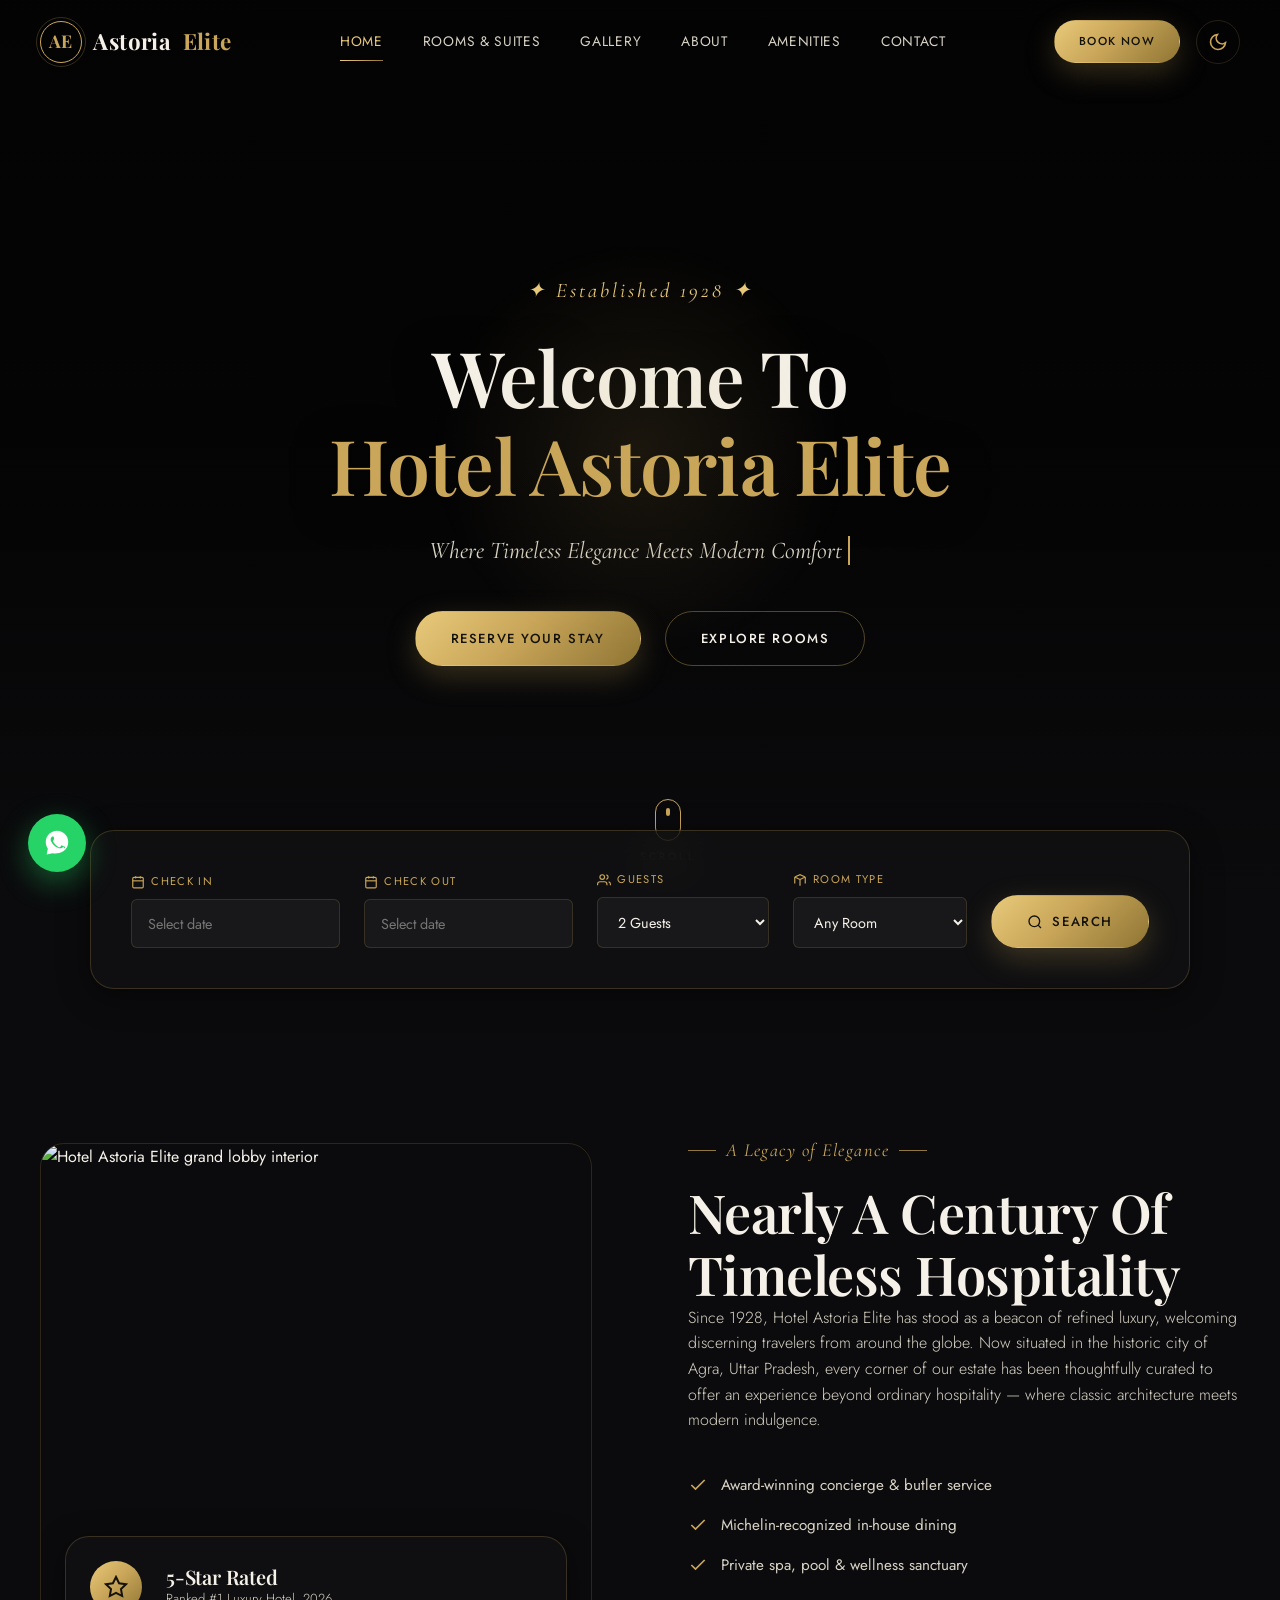
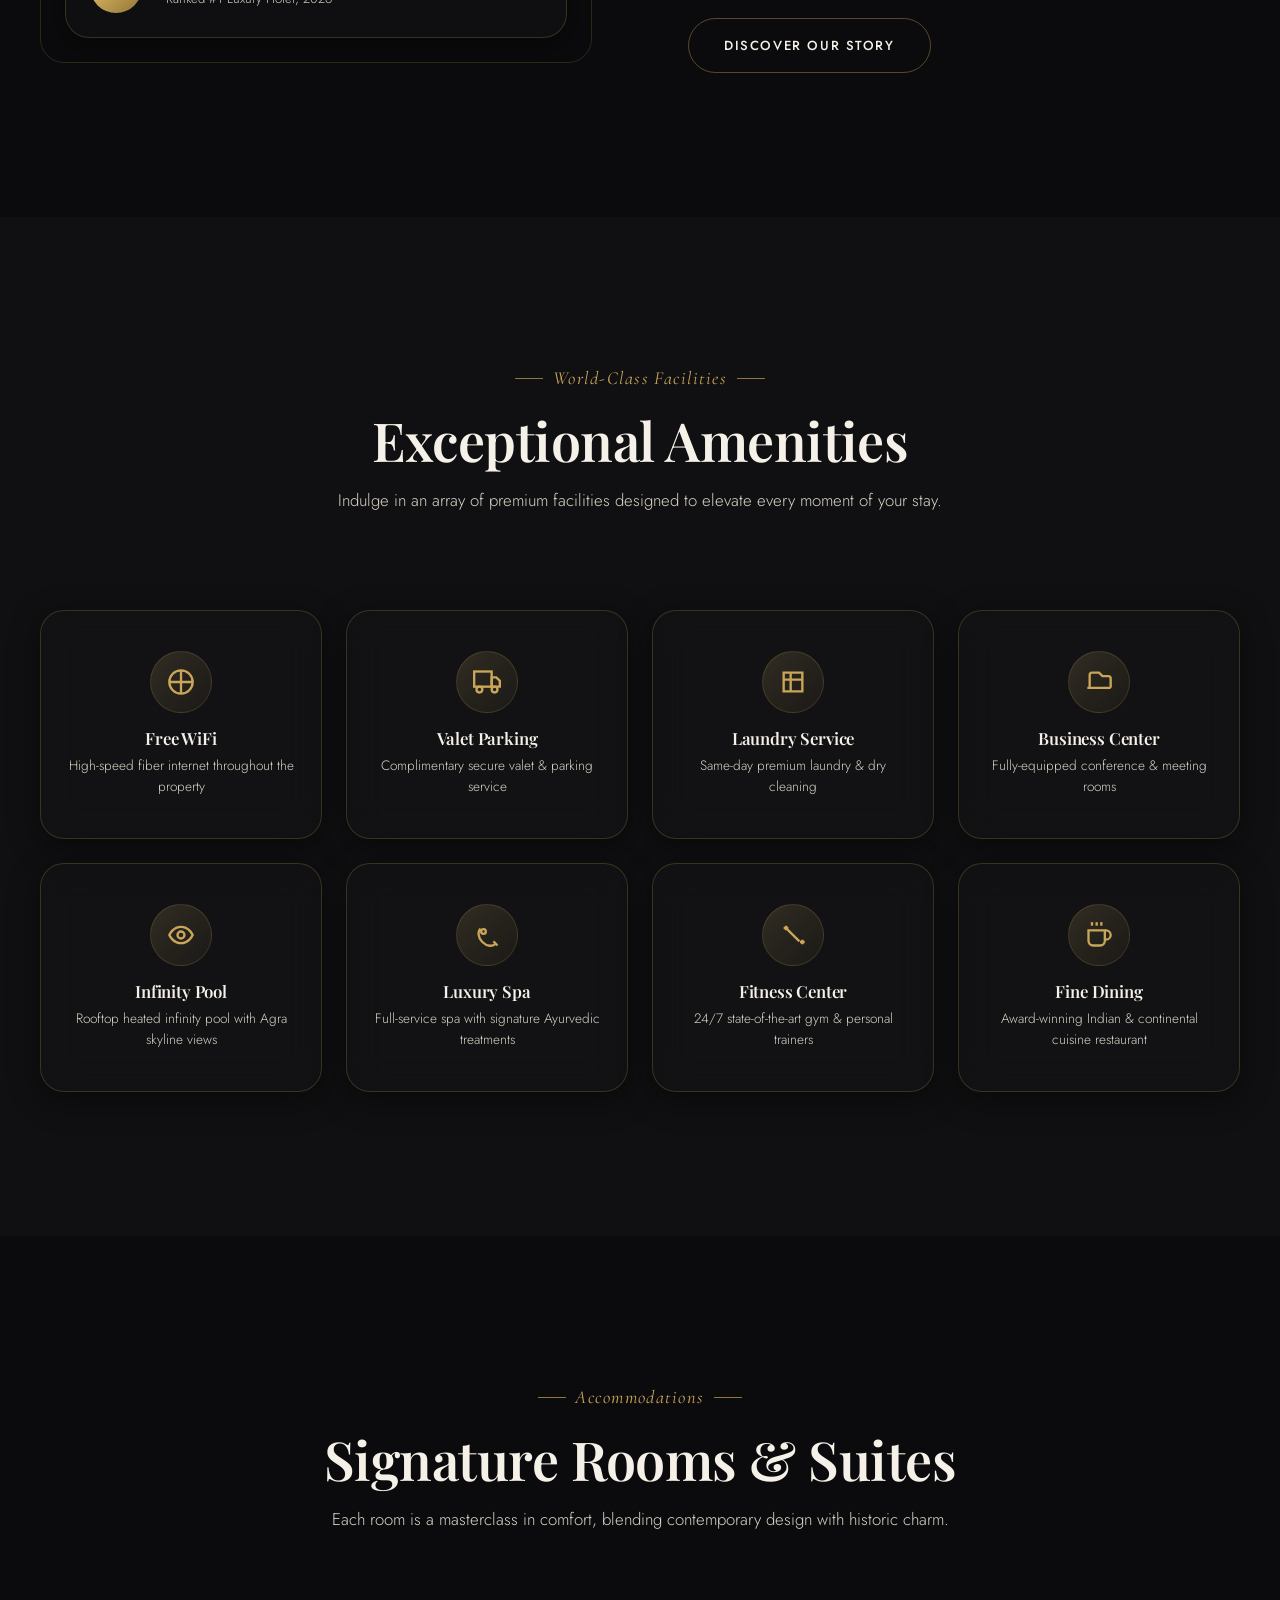
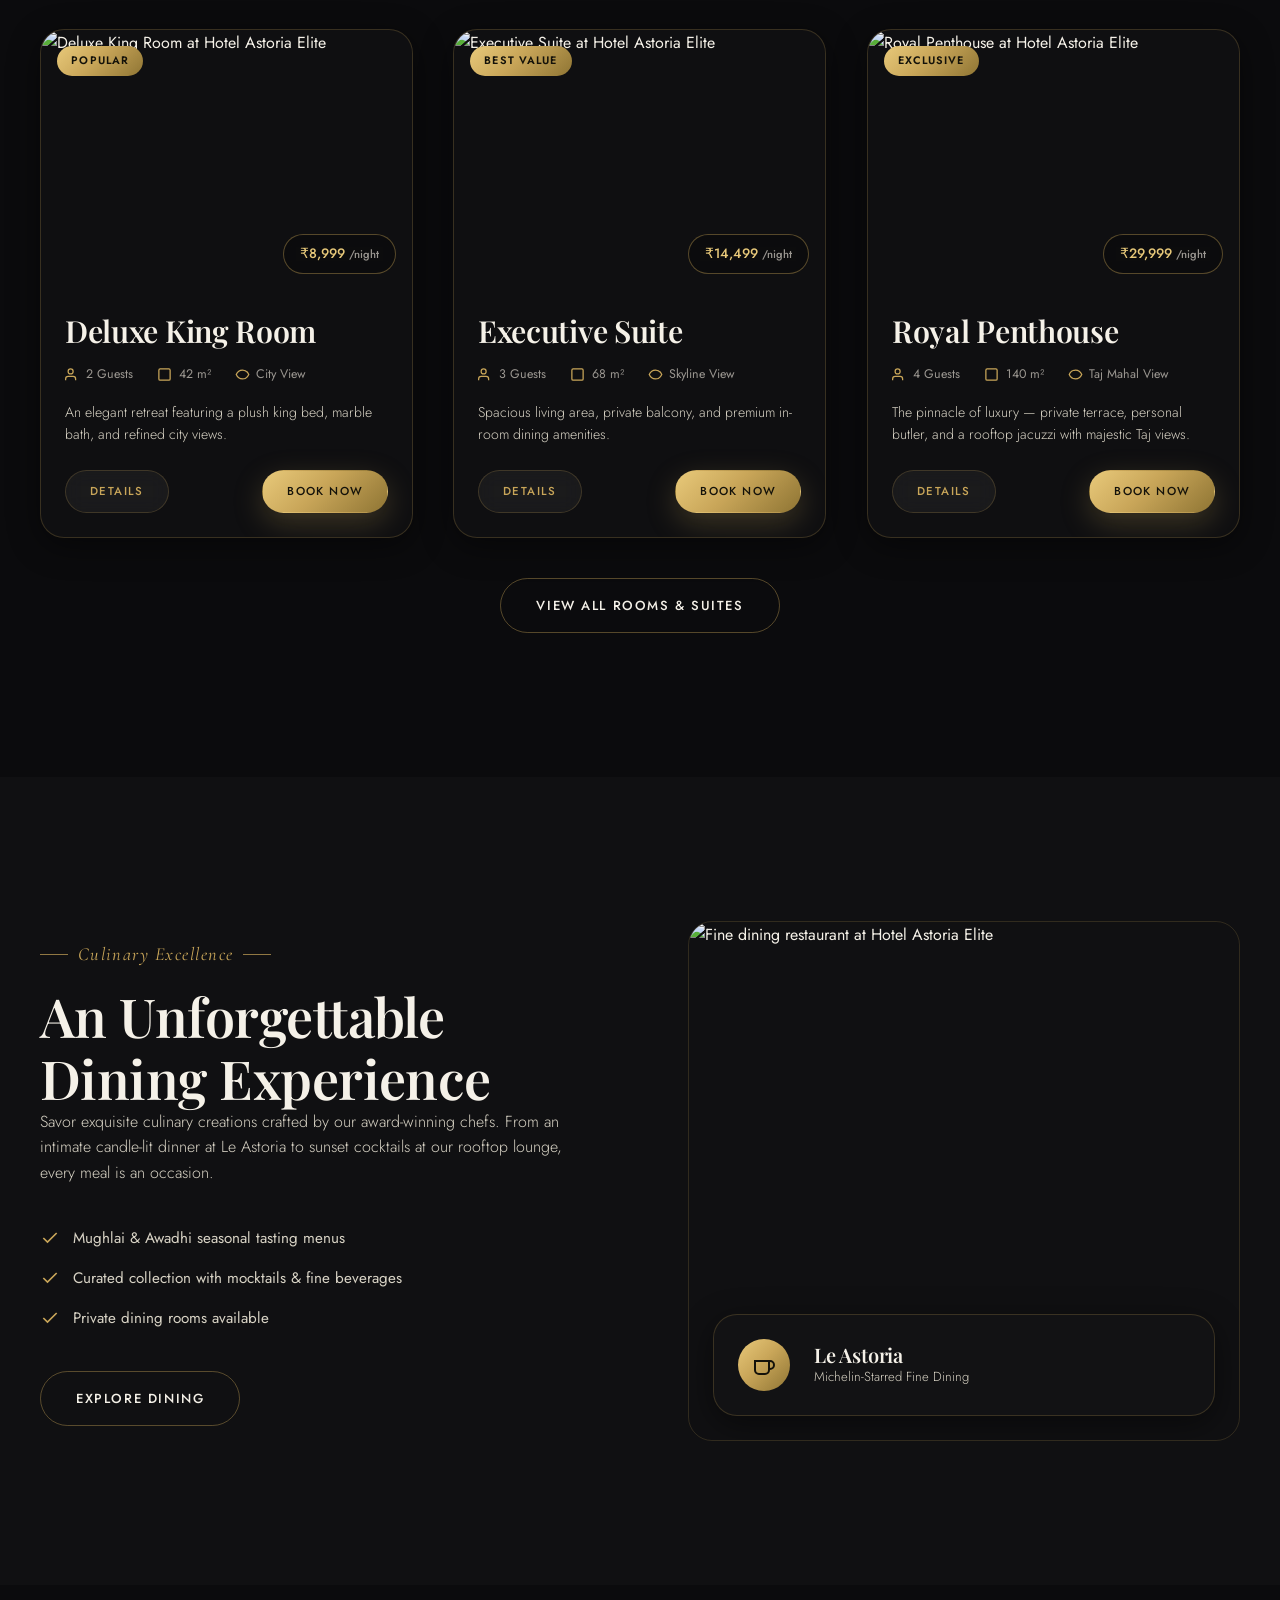
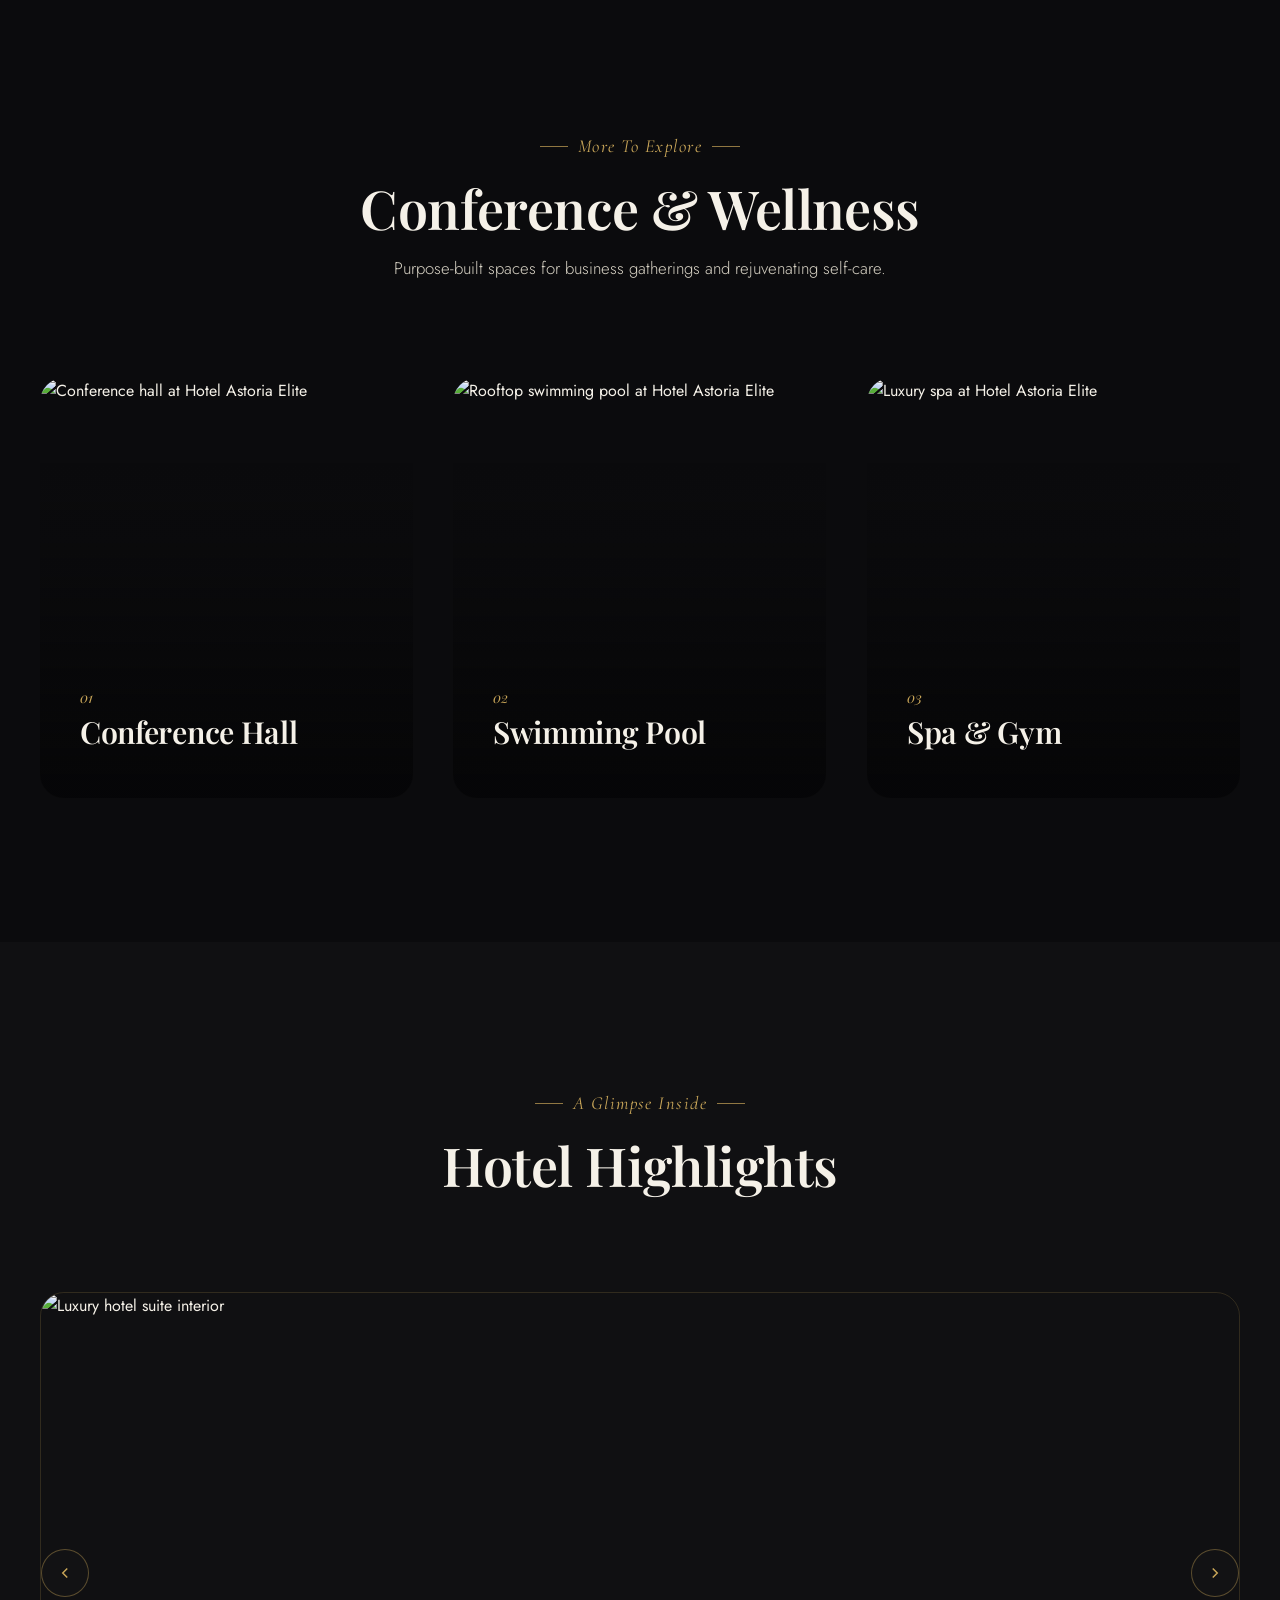
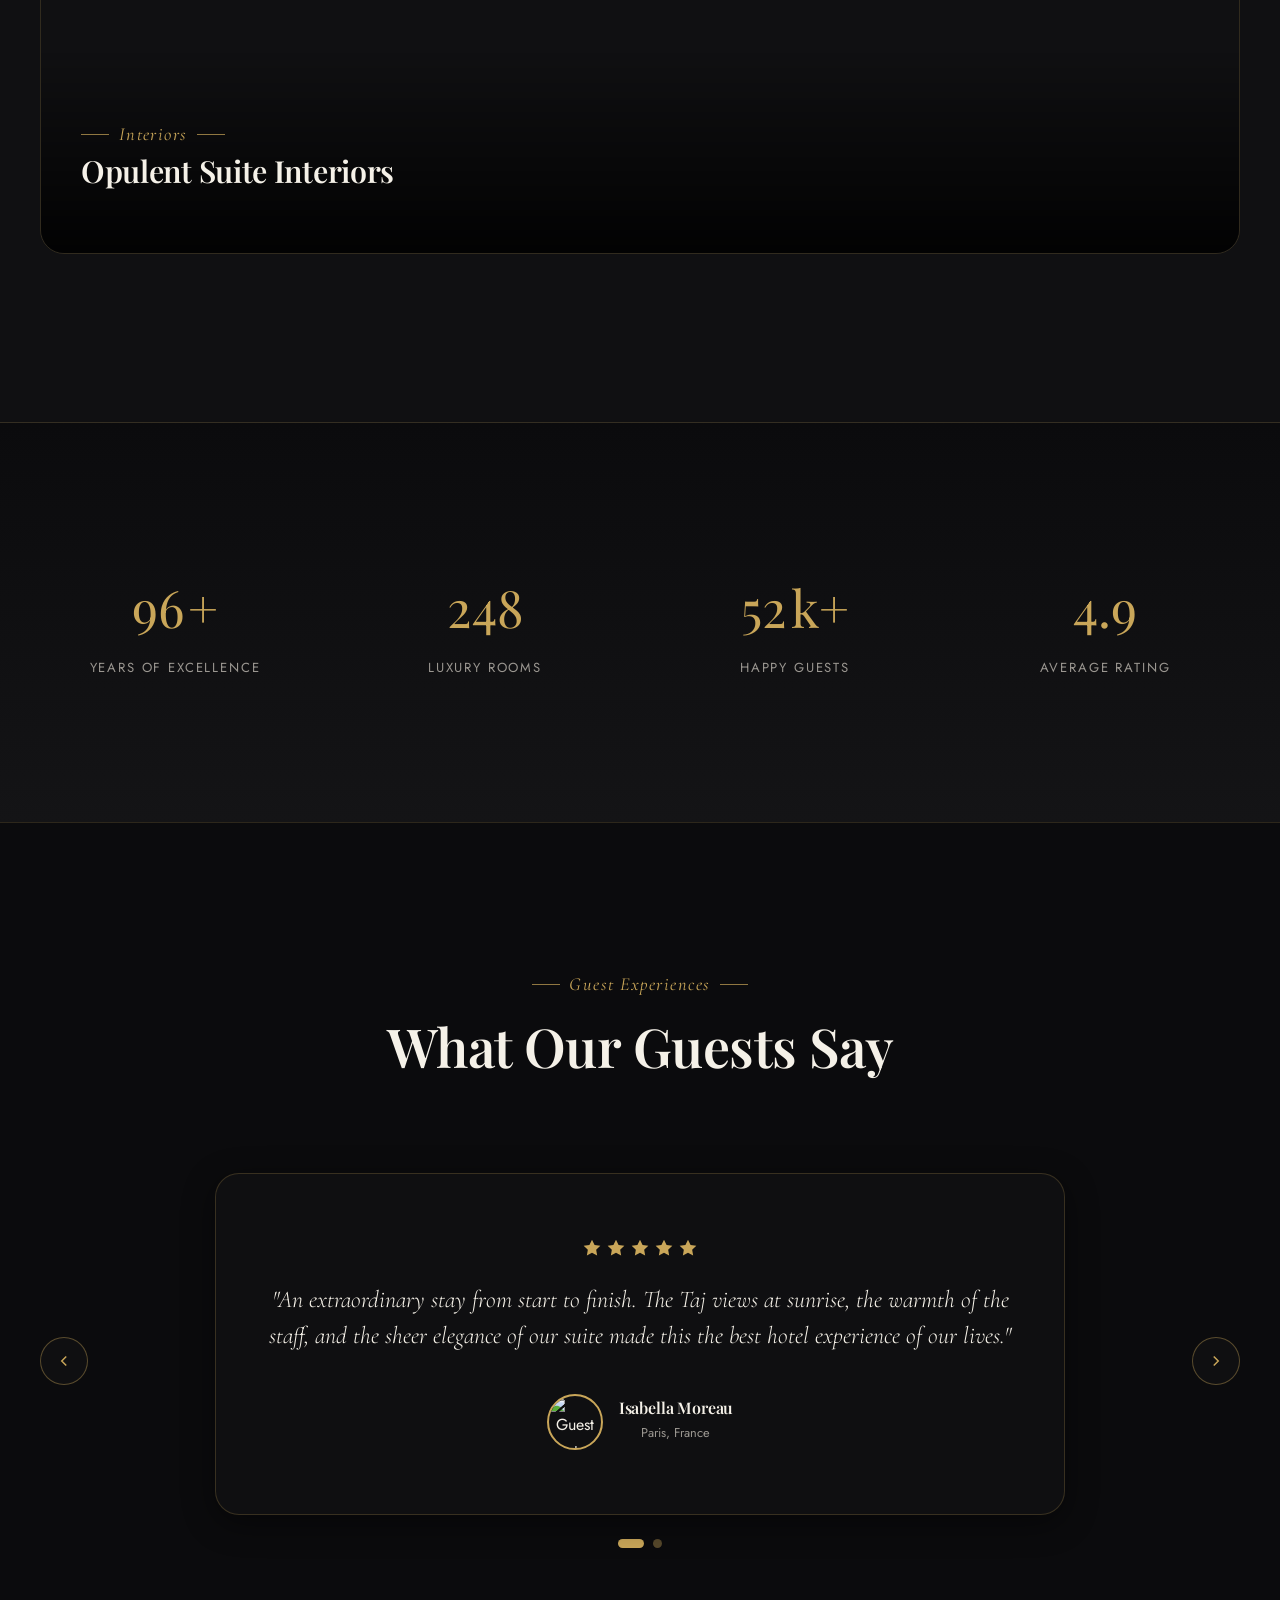
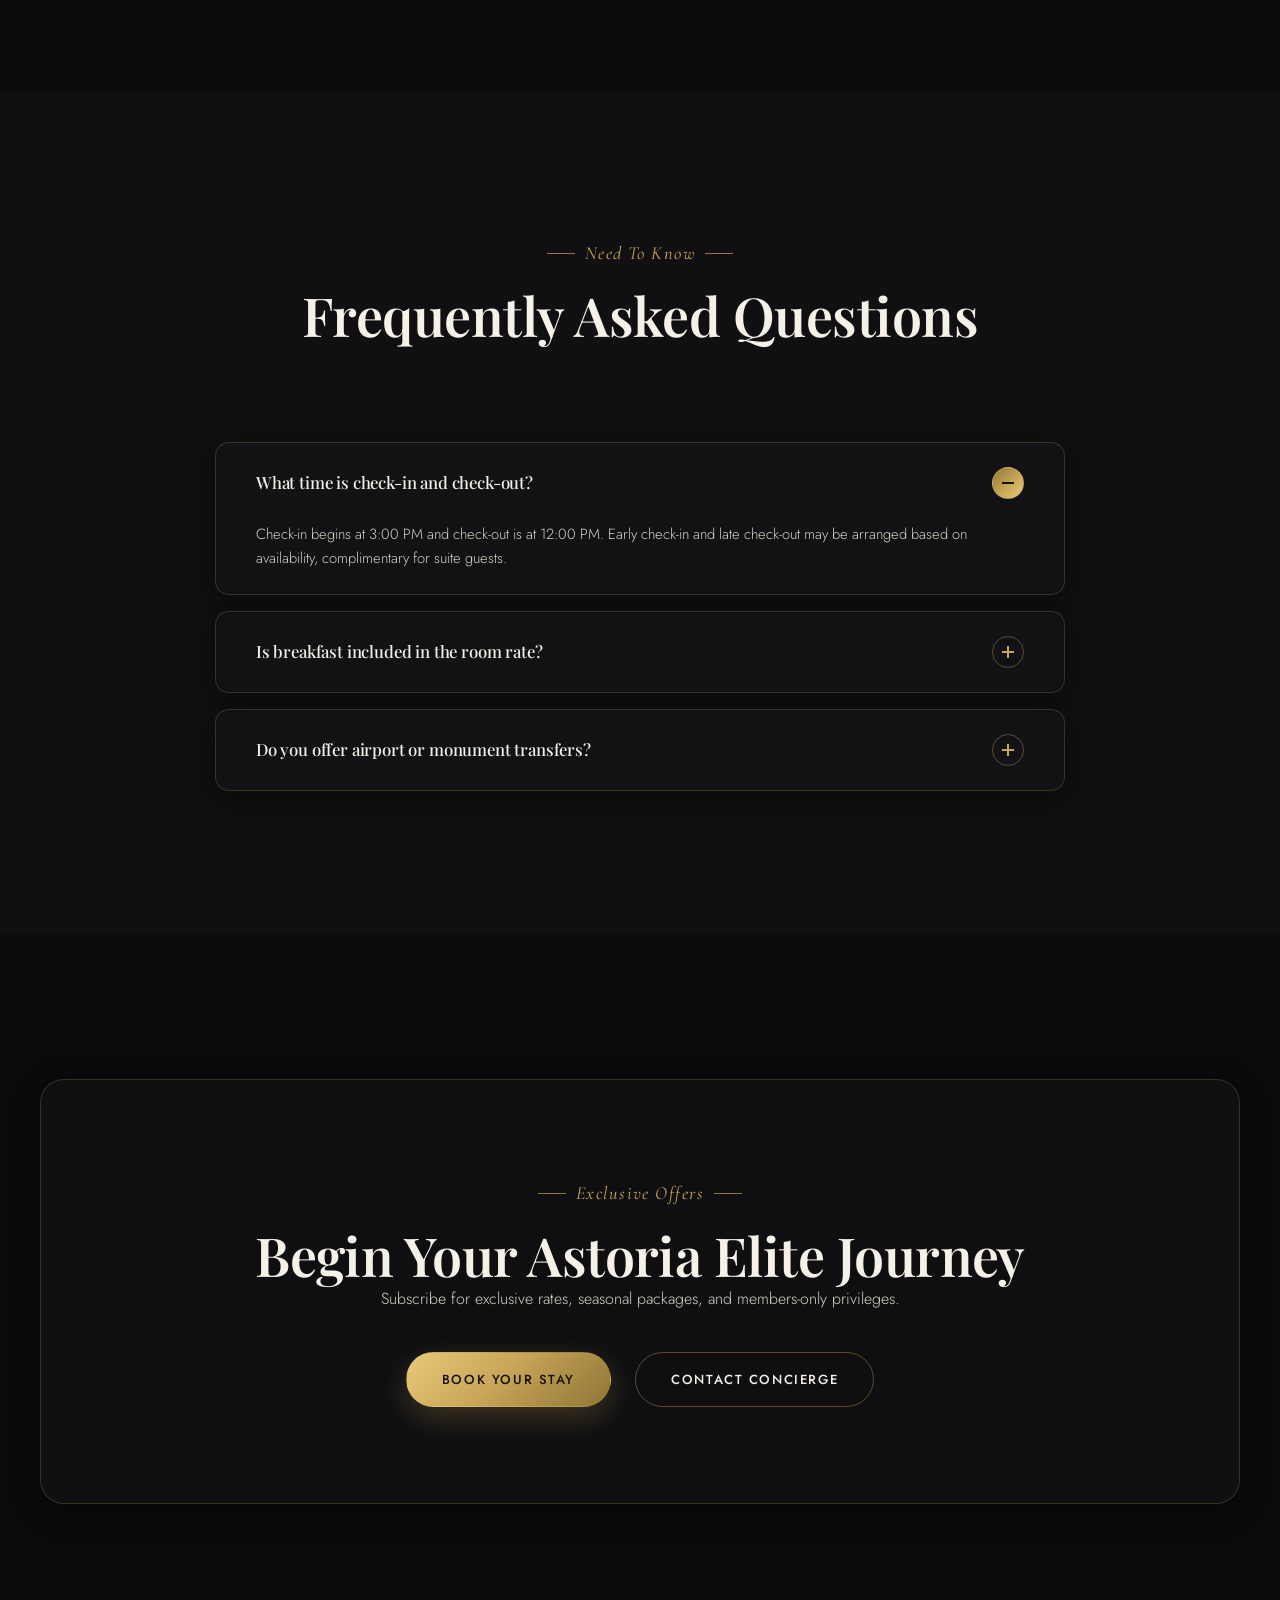
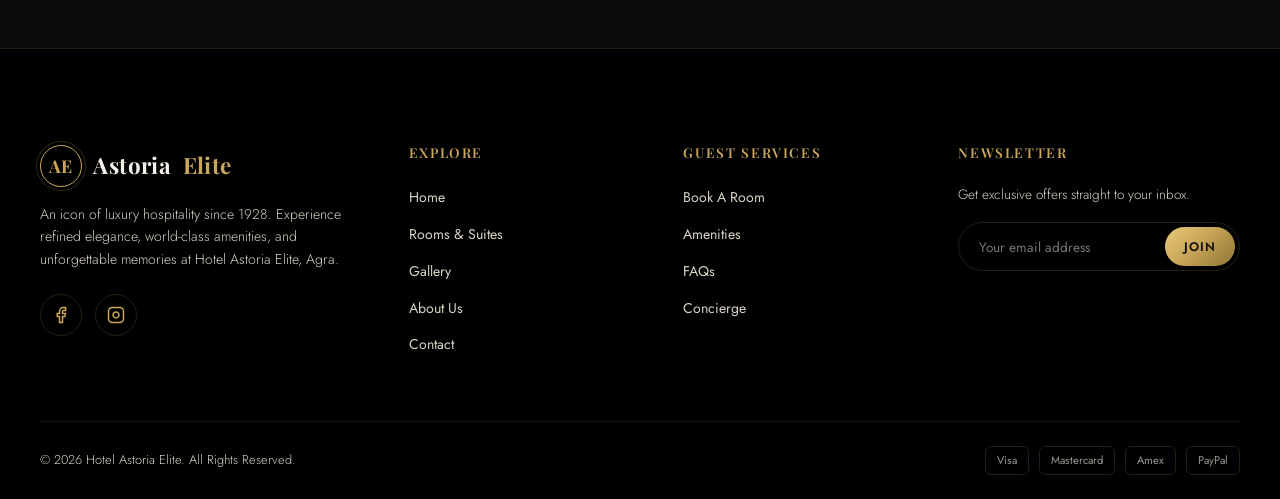
==== commit b2072f43: "Update index.html" ====
--- a/index.html
+++ b/index.html
@@ -4,8 +4,8 @@
 <meta charset="UTF-8">
 <meta name="viewport" content="width=device-width, initial-scale=1.0">
 <title>Hotel Astoria Elite | Luxury 5-Star Hotel &amp; Resort</title>
-<meta name="description" content="Hotel Astoria Elite offers an unrivaled luxury experience with opulent rooms, world-class dining, a rejuvenating spa, and impeccable five-star service in the heart of the city.">
-<meta name="keywords" content="luxury hotel, 5 star hotel, Hotel Astoria Elite, hotel booking, luxury resort, spa hotel, best hotel rooms">
+<meta name="description" content="Hotel Astoria Elite offers an unrivaled luxury experience with opulent rooms, world-class dining, a rejuvenating spa, and impeccable five-star service in Agra, Uttar Pradesh.">
+<meta name="keywords" content="luxury hotel, 5 star hotel, Hotel Astoria Elite Agra, hotel booking, luxury resort, spa hotel, best hotel rooms, Agra Hotel">
 <meta name="author" content="Hotel Astoria Elite">
 <meta name="robots" content="index, follow">
 <link rel="canonical" href="https://www.hotelastoriaelite.com/">
@@ -13,7 +13,7 @@
 <!-- Open Graph / Social -->
 <meta property="og:type" content="website">
 <meta property="og:title" content="Hotel Astoria Elite | Luxury 5-Star Hotel & Resort">
-<meta property="og:description" content="Experience unparalleled luxury and refined hospitality at Hotel Astoria Elite. Book your stay today.">
+<meta property="og:description" content="Experience unparalleled luxury and refined hospitality at Hotel Astoria Elite in Agra. Book your stay today.">
 <meta property="og:image" content="https://images.unsplash.com/photo-1566073771259-6a8506099945?auto=format&fit=crop&w=1200&q=80">
 <meta property="og:url" content="https://www.hotelastoriaelite.com/">
 <meta name="twitter:card" content="summary_large_image">
@@ -31,18 +31,18 @@
   "@context": "https://schema.org",
   "@type": "Hotel",
   "name": "Hotel Astoria Elite",
-  "description": "A premium 5-star luxury hotel offering opulent rooms, fine dining, spa and wellness facilities.",
+  "description": "A premium 5-star luxury hotel in Agra offering opulent Taj-facing suites, fine dining, spa and wellness facilities.",
   "priceRange": "$$$$",
   "starRating": { "@type": "Rating", "ratingValue": "5" },
   "address": {
     "@type": "PostalAddress",
-    "streetAddress": "1 Astoria Boulevard",
-    "addressLocality": "Manhattan",
-    "addressRegion": "NY",
-    "postalCode": "10001",
-    "addressCountry": "US"
+    "streetAddress": "1 Elite Boulevard, Taj VIP Road",
+    "addressLocality": "Agra",
+    "addressRegion": "UP",
+    "postalCode": "282001",
+    "addressCountry": "IN"
   },
-  "telephone": "+1-800-555-0199"
+  "telephone": "+91-562-555-0199"
 }
 </script>
 </head>
@@ -195,7 +195,7 @@
         <option value="executive-suite">Executive Suite</option>
         <option value="royal-penthouse">Royal Penthouse</option>
         <option value="garden-view">Garden View Room</option>
-        <option value="ocean-suite">Ocean View Suite</option>
+        <option value="ocean-suite">Taj View Suite</option>
         <option value="family-room">Family Luxury Room</option>
       </select>
     </div>
@@ -218,7 +218,7 @@
         </div>
         <div>
           <h4>5-Star Rated</h4>
-          <p style="font-size:0.82rem;">Ranked #1 Luxury Hotel, 2025</p>
+          <p style="font-size:0.82rem;">Ranked #1 Luxury Hotel, 2026</p>
         </div>
       </div>
     </div>
@@ -226,7 +226,7 @@
     <div class="split-text" data-aos="fade-left">
       <span class="eyebrow">A Legacy of Elegance</span>
       <h2>Nearly A Century Of Timeless Hospitality</h2>
-      <p>Since 1928, Hotel Astoria Elite has stood as a beacon of refined luxury, welcoming discerning travelers from around the globe. Every corner of our estate has been thoughtfully curated to offer an experience beyond ordinary hospitality &mdash; where classic architecture meets modern indulgence.</p>
+      <p>Since 1928, Hotel Astoria Elite has stood as a beacon of refined luxury, welcoming discerning travelers from around the globe. Now situated in the historic city of Agra, Uttar Pradesh, every corner of our estate has been thoughtfully curated to offer an experience beyond ordinary hospitality &mdash; where classic architecture meets modern indulgence.</p>
       <ul class="feature-list">
         <li><svg viewBox="0 0 24 24" fill="none" stroke="currentColor" stroke-width="2"><path d="M20 6L9 17l-5-5"></path></svg> Award-winning concierge &amp; butler service</li>
         <li><svg viewBox="0 0 24 24" fill="none" stroke="currentColor" stroke-width="2"><path d="M20 6L9 17l-5-5"></path></svg> Michelin-recognized in-house dining</li>
@@ -274,13 +274,13 @@
       <div class="amenity-card glass-panel" data-aos="zoom-in" data-aos-delay="100">
         <div class="amenity-icon"><svg viewBox="0 0 24 24" fill="none" stroke="currentColor" stroke-width="2"><path d="M2 12s3-7 10-7 10 7 10 7-3 7-10 7-10-7-10-7Z"></path><circle cx="12" cy="12" r="3"></circle></svg></div>
         <h4>Infinity Pool</h4>
-        <p>Rooftop heated infinity pool with skyline views</p>
+        <p>Rooftop heated infinity pool with Agra skyline views</p>
       </div>
 
       <div class="amenity-card glass-panel" data-aos="zoom-in" data-aos-delay="150">
         <div class="amenity-icon"><svg viewBox="0 0 24 24" fill="none" stroke="currentColor" stroke-width="2"><path d="M6.5 6.5C4 9 4 14 8 18c4 4 9 4 11.5 1.5"></path><path d="M17.5 17.5 21 21"></path><circle cx="9" cy="9" r="2"></circle></svg></div>
         <h4>Luxury Spa</h4>
-        <p>Full-service spa with signature treatments</p>
+        <p>Full-service spa with signature Ayurvedic treatments</p>
       </div>
 
       <div class="amenity-card glass-panel" data-aos="zoom-in" data-aos-delay="200">
@@ -292,7 +292,7 @@
       <div class="amenity-card glass-panel" data-aos="zoom-in" data-aos-delay="250">
         <div class="amenity-icon"><svg viewBox="0 0 24 24" fill="none" stroke="currentColor" stroke-width="2"><path d="M17 8h1a4 4 0 1 1 0 8h-1"></path><path d="M3 8h14v9a4 4 0 0 1-4 4H7a4 4 0 0 1-4-4V8Z"></path><line x1="6" y1="1" x2="6" y2="4"></line><line x1="10" y1="1" x2="10" y2="4"></line><line x1="14" y1="1" x2="14" y2="4"></line></svg></div>
         <h4>Fine Dining</h4>
-        <p>Award-winning restaurant &amp; rooftop lounge</p>
+        <p>Award-winning Indian &amp; continental cuisine restaurant</p>
       </div>
     </div>
   </div>
@@ -304,15 +304,15 @@
     <div class="section-header" data-aos="fade-up">
       <span class="eyebrow">Accommodations</span>
       <h2>Signature Rooms &amp; Suites</h2>
-      <p>Each room is a masterclass in comfort, blending contemporary design with old-world charm.</p>
+      <p>Each room is a masterclass in comfort, blending contemporary design with historic charm.</p>
     </div>
 
     <div class="rooms-grid">
       <div class="room-card glass-panel" data-aos="fade-up" data-aos-delay="100">
         <div class="room-media">
           <span class="room-badge">Popular</span>
-          <img src="images/room-deluxe.svg" alt="Deluxe King Room at Hotel Astoria Elite" loading="lazy">
-          <span class="room-price-tag">$249 <span>/night</span></span>
+          <img src="https://images.unsplash.com/photo-1611892440504-42a792e24d32?auto=format&fit=crop&w=600&q=80" alt="Deluxe King Room at Hotel Astoria Elite" loading="lazy">
+          <span class="room-price-tag">₹8,999 <span>/night</span></span>
         </div>
         <div class="room-body">
           <h3>Deluxe King Room</h3>
@@ -332,8 +332,8 @@
       <div class="room-card glass-panel" data-aos="fade-up" data-aos-delay="250">
         <div class="room-media">
           <span class="room-badge">Best Value</span>
-          <img src="images/room-executive.svg" alt="Executive Suite at Hotel Astoria Elite" loading="lazy">
-          <span class="room-price-tag">$429 <span>/night</span></span>
+          <img src="https://images.unsplash.com/photo-1582719508461-905c673771fd?auto=format&fit=crop&w=600&q=80" alt="Executive Suite at Hotel Astoria Elite" loading="lazy">
+          <span class="room-price-tag">₹14,499 <span>/night</span></span>
         </div>
         <div class="room-body">
           <h3>Executive Suite</h3>
@@ -353,17 +353,17 @@
       <div class="room-card glass-panel" data-aos="fade-up" data-aos-delay="400">
         <div class="room-media">
           <span class="room-badge">Exclusive</span>
-          <img src="images/room-penthouse.svg" alt="Royal Penthouse at Hotel Astoria Elite" loading="lazy">
-          <span class="room-price-tag">$899 <span>/night</span></span>
+          <img src="https://images.unsplash.com/photo-1590490360182-c33d57733427?auto=format&fit=crop&w=600&q=80" alt="Royal Penthouse at Hotel Astoria Elite" loading="lazy">
+          <span class="room-price-tag">₹29,999 <span>/night</span></span>
         </div>
         <div class="room-body">
           <h3>Royal Penthouse</h3>
           <ul class="room-meta">
             <li><svg viewBox="0 0 24 24" fill="none" stroke="currentColor" stroke-width="2"><path d="M17 21v-2a4 4 0 0 0-4-4H5a4 4 0 0 0-4 4v2"></path><circle cx="9" cy="7" r="4"></circle></svg> 4 Guests</li>
             <li><svg viewBox="0 0 24 24" fill="none" stroke="currentColor" stroke-width="2"><rect x="3" y="3" width="18" height="18" rx="2"></rect></svg> 140 m&sup2;</li>
-            <li><svg viewBox="0 0 24 24" fill="none" stroke="currentColor" stroke-width="2"><path d="M2 12s3-7 10-7 10 7 10 7-3 7-10 7-10-7-10-7Z"></path></svg> Panoramic View</li>
+            <li><svg viewBox="0 0 24 24" fill="none" stroke="currentColor" stroke-width="2"><path d="M2 12s3-7 10-7 10 7 10 7-3 7-10 7-10-7-10-7Z"></path></svg> Taj Mahal View</li>
           </ul>
-          <p class="room-desc">The pinnacle of luxury &mdash; private terrace, personal butler, and a rooftop jacuzzi.</p>
+          <p class="room-desc">The pinnacle of luxury &mdash; private terrace, personal butler, and a rooftop jacuzzi with majestic Taj views.</p>
           <div class="room-footer">
             <a href="rooms.html" class="btn btn-ghost btn-sm">Details</a>
             <a href="booking.html?room=royal-penthouse" class="btn btn-primary btn-sm" data-book-room="royal-penthouse">Book Now</a>
@@ -399,8 +399,8 @@
       <h2>An Unforgettable Dining Experience</h2>
       <p>Savor exquisite culinary creations crafted by our award-winning chefs. From an intimate candle-lit dinner at Le Astoria to sunset cocktails at our rooftop lounge, every meal is an occasion.</p>
       <ul class="feature-list">
-        <li><svg viewBox="0 0 24 24" fill="none" stroke="currentColor" stroke-width="2"><path d="M20 6L9 17l-5-5"></path></svg> Farm-to-table seasonal tasting menus</li>
-        <li><svg viewBox="0 0 24 24" fill="none" stroke="currentColor" stroke-width="2"><path d="M20 6L9 17l-5-5"></path></svg> Curated wine cellar with 500+ labels</li>
+        <li><svg viewBox="0 0 24 24" fill="none" stroke="currentColor" stroke-width="2"><path d="M20 6L9 17l-5-5"></path></svg> Mughlai &amp; Awadhi seasonal tasting menus</li>
+        <li><svg viewBox="0 0 24 24" fill="none" stroke="currentColor" stroke-width="2"><path d="M20 6L9 17l-5-5"></path></svg> Curated collection with mocktails &amp; fine beverages</li>
         <li><svg viewBox="0 0 24 24" fill="none" stroke="currentColor" stroke-width="2"><path d="M20 6L9 17l-5-5"></path></svg> Private dining rooms available</li>
       </ul>
       <a href="about.html#dining" class="btn btn-outline mt-lg">Explore Dining</a>
@@ -432,7 +432,7 @@
         <div class="feature-card-overlay">
           <span class="fc-num">02</span>
           <h3>Swimming Pool</h3>
-          <p>Our heated rooftop infinity pool offers uninterrupted skyline views, poolside cabanas, and attentive butler service.</p>
+          <p>Our heated rooftop infinity pool offers uninterrupted views of the historic monuments, poolside cabanas, and attentive butler service.</p>
         </div>
       </div>
 
@@ -530,7 +530,7 @@
               <svg viewBox="0 0 24 24" fill="currentColor"><polygon points="12 2 15.09 8.26 22 9.27 17 14.14 18.18 21.02 12 17.77 5.82 21.02 7 14.14 2 9.27 8.91 8.26 12 2"></polygon></svg>
               <svg viewBox="0 0 24 24" fill="currentColor"><polygon points="12 2 15.09 8.26 22 9.27 17 14.14 18.18 21.02 12 17.77 5.82 21.02 7 14.14 2 9.27 8.91 8.26 12 2"></polygon></svg>
             </div>
-            <p class="testimonial-quote">"An extraordinary stay from start to finish. The attention to detail, the warmth of the staff, and the sheer elegance of our suite made this the best hotel experience of our lives."</p>
+            <p class="testimonial-quote">"An extraordinary stay from start to finish. The Taj views at sunrise, the warmth of the staff, and the sheer elegance of our suite made this the best hotel experience of our lives."</p>
             <div class="testimonial-author">
               <img src="https://images.unsplash.com/photo-1531123897727-8f129e1688ce?auto=format&fit=crop&w=100&q=80" alt="Guest portrait" loading="lazy">
               <div>
@@ -548,7 +548,7 @@
               <svg viewBox="0 0 24 24" fill="currentColor"><polygon points="12 2 15.09 8.26 22 9.27 17 14.14 18.18 21.02 12 17.77 5.82 21.02 7 14.14 2 9.27 8.91 8.26 12 2"></polygon></svg>
               <svg viewBox="0 0 24 24" fill="currentColor"><polygon points="12 2 15.09 8.26 22 9.27 17 14.14 18.18 21.02 12 17.77 5.82 21.02 7 14.14 2 9.27 8.91 8.26 12 2"></polygon></svg>
             </div>
-            <p class="testimonial-quote">"The Royal Penthouse exceeded every expectation. Impeccable service, a breathtaking view, and a level of luxury I've never encountered anywhere else in the world."</p>
+            <p class="testimonial-quote">"The Royal Penthouse exceeded every expectation. Impeccable service, a breathtaking Taj Mahal skyline view, and a level of luxury I've never encountered anywhere else."</p>
             <div class="testimonial-author">
               <img src="https://images.unsplash.com/photo-1500648767791-00dcc994a43e?auto=format&fit=crop&w=100&q=80" alt="Guest portrait" loading="lazy">
               <div>
@@ -557,24 +557,6 @@
               </div>
             </div>
           </div>
-
-          <div class="testimonial-slide">
-            <div class="testimonial-stars">
-              <svg viewBox="0 0 24 24" fill="currentColor"><polygon points="12 2 15.09 8.26 22 9.27 17 14.14 18.18 21.02 12 17.77 5.82 21.02 7 14.14 2 9.27 8.91 8.26 12 2"></polygon></svg>
-              <svg viewBox="0 0 24 24" fill="currentColor"><polygon points="12 2 15.09 8.26 22 9.27 17 14.14 18.18 21.02 12 17.77 5.82 21.02 7 14.14 2 9.27 8.91 8.26 12 2"></polygon></svg>
-              <svg viewBox="0 0 24 24" fill="currentColor"><polygon points="12 2 15.09 8.26 22 9.27 17 14.14 18.18 21.02 12 17.77 5.82 21.02 7 14.14 2 9.27 8.91 8.26 12 2"></polygon></svg>
-              <svg viewBox="0 0 24 24" fill="currentColor"><polygon points="12 2 15.09 8.26 22 9.27 17 14.14 18.18 21.02 12 17.77 5.82 21.02 7 14.14 2 9.27 8.91 8.26 12 2"></polygon></svg>
-              <svg viewBox="0 0 24 24" fill="currentColor"><polygon points="12 2 15.09 8.26 22 9.27 17 14.14 18.18 21.02 12 17.77 5.82 21.02 7 14.14 2 9.27 8.91 8.26 12 2"></polygon></svg>
-            </div>
-            <p class="testimonial-quote">"The spa treatments were transcendent and the culinary team at Le Astoria crafted one of the finest tasting menus I've had. We are already planning our return."</p>
-            <div class="testimonial-author">
-              <img src="https://images.unsplash.com/photo-1544005313-94ddf0286df2?auto=format&fit=crop&w=100&q=80" alt="Guest portrait" loading="lazy">
-              <div>
-                <h5>Amara Okafor</h5>
-                <span>Lagos, Nigeria</span>
-              </div>
-            </div>
-          </div>
         </div>
       </div>
       <button class="slider-arrow prev" aria-label="Previous testimonial"><svg viewBox="0 0 24 24" fill="none" stroke="currentColor" stroke-width="2"><polyline points="15 18 9 12 15 6"></polyline></svg></button>
@@ -615,31 +597,11 @@
 
       <div class="faq-item glass-panel">
         <div class="faq-question">
-          <h4>Do you offer airport transfers?</h4>
+          <h4>Do you offer airport or monument transfers?</h4>
           <span class="faq-icon"></span>
         </div>
         <div class="faq-answer">
-          <p>Absolutely. Our chauffeured luxury vehicle service is available for airport pick-up and drop-off. Please arrange this at least 24 hours prior to arrival via our concierge.</p>
-        </div>
-      </div>
-
-      <div class="faq-item glass-panel">
-        <div class="faq-question">
-          <h4>Is the hotel pet-friendly?</h4>
-          <span class="faq-icon"></span>
-        </div>
-        <div class="faq-answer">
-          <p>We welcome well-behaved pets under 25 lbs in select rooms with prior notice. A pet amenity package is available upon request.</p>
-        </div>
-      </div>
-
-      <div class="faq-item glass-panel">
-        <div class="faq-question">
-          <h4>What is your cancellation policy?</h4>
-          <span class="faq-icon"></span>
-        </div>
-        <div class="faq-answer">
-          <p>Reservations may be cancelled free of charge up to 48 hours before arrival. Cancellations within 48 hours are subject to a one-night charge.</p>
+          <p>Absolutely. Our chauffeured luxury vehicle service is available for airport pick-up, drop-off, and trips to the Taj Mahal. Please arrange this 24 hours prior via our concierge.</p>
         </div>
       </div>
     </div>
@@ -670,12 +632,10 @@
           <span class="logo-icon">AE</span>
           Astoria <span>Elite</span>
         </a>
-        <p>An icon of luxury hospitality since 1928. Experience refined elegance, world-class amenities, and unforgettable memories at Hotel Astoria Elite.</p>
+        <p>An icon of luxury hospitality since 1928. Experience refined elegance, world-class amenities, and unforgettable memories at Hotel Astoria Elite, Agra.</p>
         <div class="social-row">
           <a href="#" aria-label="Facebook"><svg viewBox="0 0 24 24" fill="none" stroke="currentColor" stroke-width="2"><path d="M18 2h-3a5 5 0 0 0-5 5v3H7v4h3v8h4v-8h3l1-4h-4V7a1 1 0 0 1 1-1h3z"></path></svg></a>
           <a href="#" aria-label="Instagram"><svg viewBox="0 0 24 24" fill="none" stroke="currentColor" stroke-width="2"><rect x="2" y="2" width="20" height="20" rx="5"></rect><path d="M16 11.37A4 4 0 1 1 12.63 8 4 4 0 0 1 16 11.37z"></path><line x1="17.5" y1="6.5" x2="17.51" y2="6.5"></line></svg></a>
-          <a href="#" aria-label="Twitter"><svg viewBox="0 0 24 24" fill="none" stroke="currentColor" stroke-width="2"><path d="M23 3a10.9 10.9 0 0 1-3.14 1.53 4.48 4.48 0 0 0-7.86 3v1A10.66 10.66 0 0 1 3 4s-4 9 5 13a11.64 11.64 0 0 1-7 2c9 5 20 0 20-11.5a4.5 4.5 0 0 0-.08-.83A7.72 7.72 0 0 0 23 3z"></path></svg></a>
-          <a href="#" aria-label="LinkedIn"><svg viewBox="0 0 24 24" fill="none" stroke="currentColor" stroke-width="2"><path d="M16 8a6 6 0 0 1 6 6v7h-4v-7a2 2 0 0 0-2-2 2 2 0 0 0-2 2v7h-4v-7a6 6 0 0 1 6-6z"></path><rect x="2" y="9" width="4" height="12"></rect><circle cx="4" cy="4" r="2"></circle></svg></a>
         </div>
       </div>
 
@@ -696,7 +656,6 @@
           <li><a href="booking.html">Book A Room</a></li>
           <li><a href="index.html#amenities">Amenities</a></li>
           <li><a href="index.html#faq">FAQs</a></li>
-          <li><a href="index.html#reviews">Reviews</a></li>
           <li><a href="contact.html">Concierge</a></li>
         </ul>
       </div>
@@ -723,27 +682,14 @@
   </div>
 </footer>
 
-<!-- ===================== WHATSAPP FLOATING BUTTON ===================== -->
-<a href="https://wa.me/18005550199" class="whatsapp-float" target="_blank" rel="noopener" aria-label="Chat on WhatsApp">
+<a href="https://wa.me/915625550199" class="whatsapp-float" target="_blank" rel="noopener" aria-label="Chat on WhatsApp">
   <svg viewBox="0 0 32 32"><path d="M16.001 3C9.373 3 4 8.373 4 15c0 2.628.836 5.061 2.255 7.05L4.938 28.25l6.393-1.278A11.94 11.94 0 0 0 16.001 27C22.627 27 28 21.627 28 15S22.627 3 16.001 3zm6.573 17.02c-.276.777-1.365 1.429-2.244 1.615-.6.128-1.383.23-4.017-.86-3.373-1.396-5.547-4.816-5.716-5.04-.164-.223-1.362-1.813-1.362-3.457 0-1.644.85-2.454 1.153-2.79.276-.307.6-.384.8-.384.2 0 .4.002.575.011.185.009.432-.07.677.516.276.66.938 2.28.02 2.44.19.16.319.36.128.577-.19.217-.286.353-.573.641-.286.288-.585.6-.25 1.176.334.577 1.484 2.446 3.187 3.96 2.19 1.947 3.033 2.093 3.464 2.222.334.1.6-.03.94-.325.34-.295.938-1.13 1.18-1.516.24-.386.5-.325.85-.195.35.13 2.19 1.03 2.564 1.216.375.187.625.28.716.436.09.157.09.914-.186 1.69z"></path></svg>
 </a>
 
-<!-- ========================== BACK TO TOP ============================= -->
 <button id="back-to-top" aria-label="Back to top">
   <svg viewBox="0 0 24 24" fill="none" stroke="currentColor" stroke-width="2"><line x1="12" y1="19" x2="12" y2="5"></line><polyline points="5 12 12 5 19 12"></polyline></svg>
 </button>
 
-<!-- ============================ LIGHTBOX (unused here) ================= -->
-<div id="lightbox">
-  <div class="lightbox-content">
-    <button class="lightbox-close" aria-label="Close"><svg viewBox="0 0 24 24" fill="none" stroke="currentColor" stroke-width="2"><line x1="18" y1="6" x2="6" y2="18"></line><line x1="6" y1="6" x2="18" y2="18"></line></svg></button>
-    <button class="lightbox-prev" aria-label="Previous"><svg viewBox="0 0 24 24" fill="none" stroke="currentColor" stroke-width="2"><polyline points="15 18 9 12 15 6"></polyline></svg></button>
-    <img id="lightbox-img" src="" alt="">
-    <button class="lightbox-next" aria-label="Next"><svg viewBox="0 0 24 24" fill="none" stroke="currentColor" stroke-width="2"><polyline points="9 18 15 12 9 6"></polyline></svg></button>
-    <p class="lightbox-caption" id="lightbox-caption"></p>
-  </div>
-</div>
-
 <script src="script.js"></script>
 </body>
 </html>
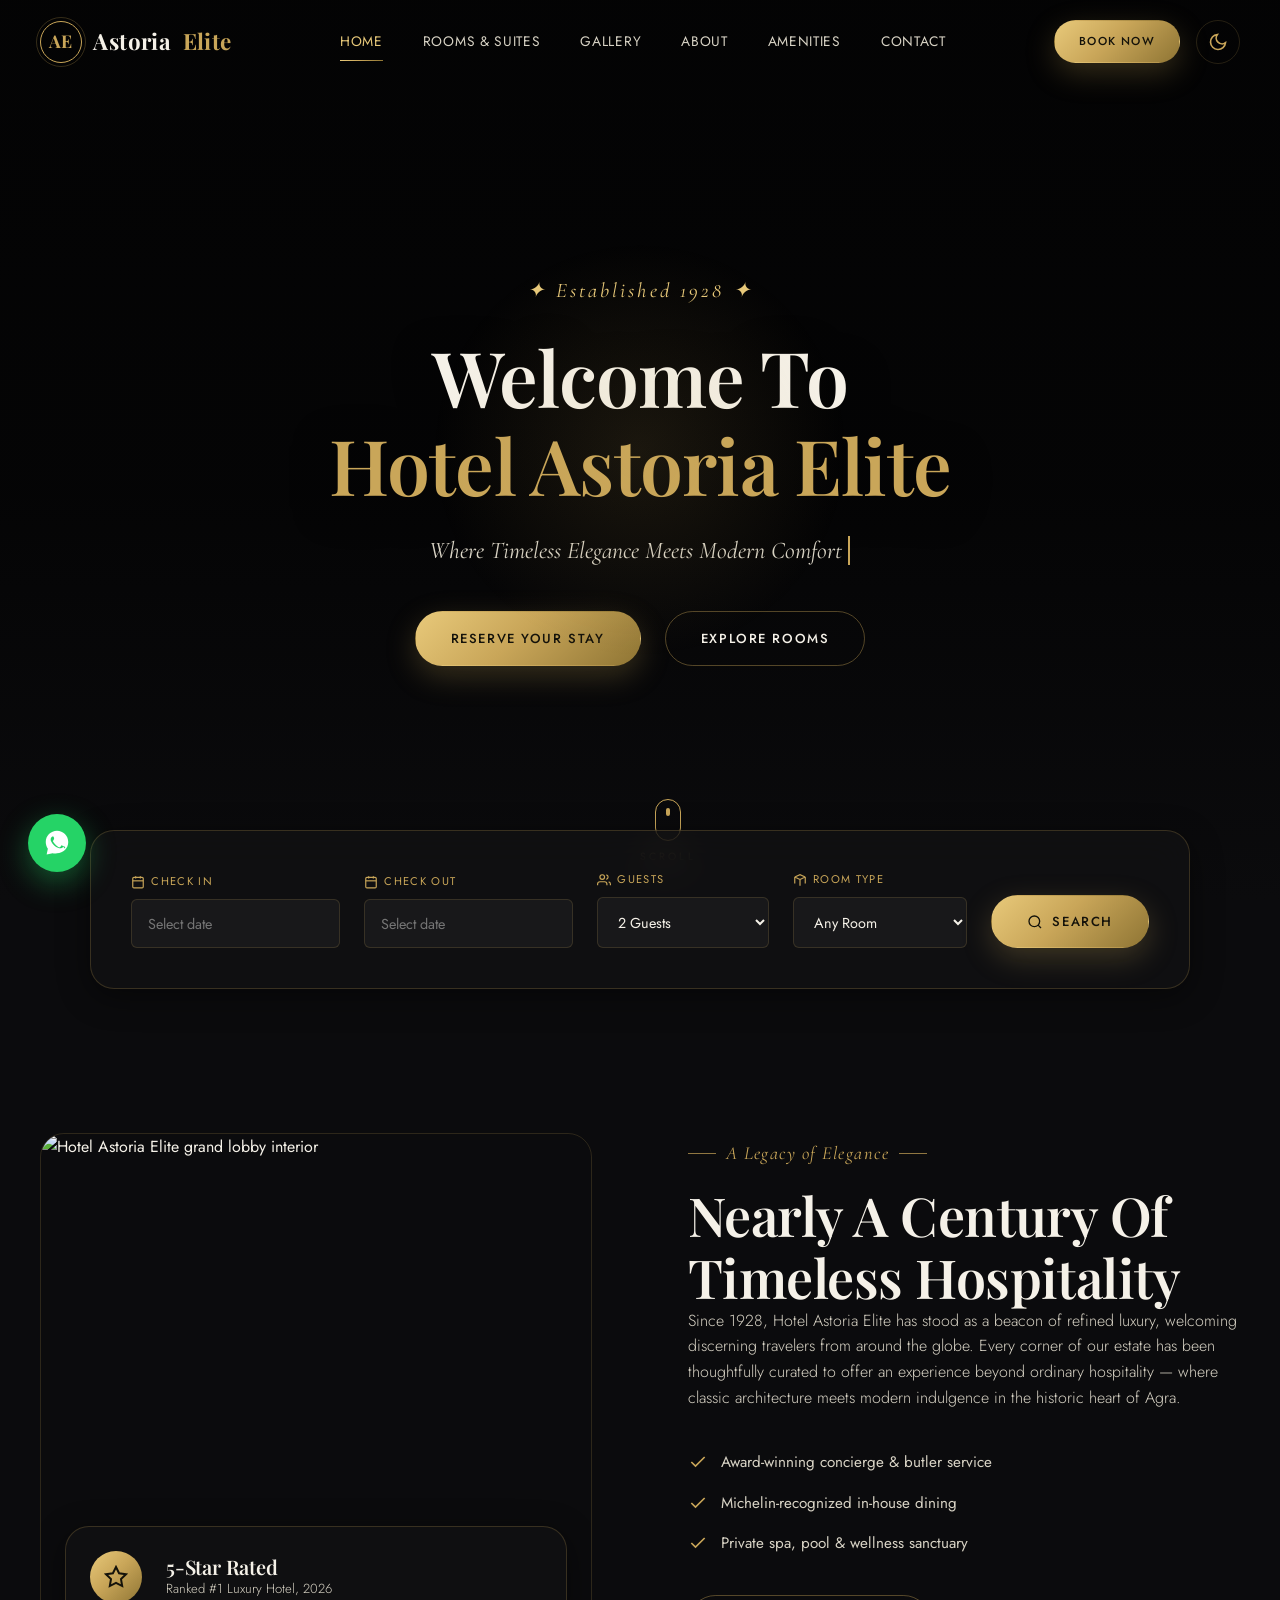
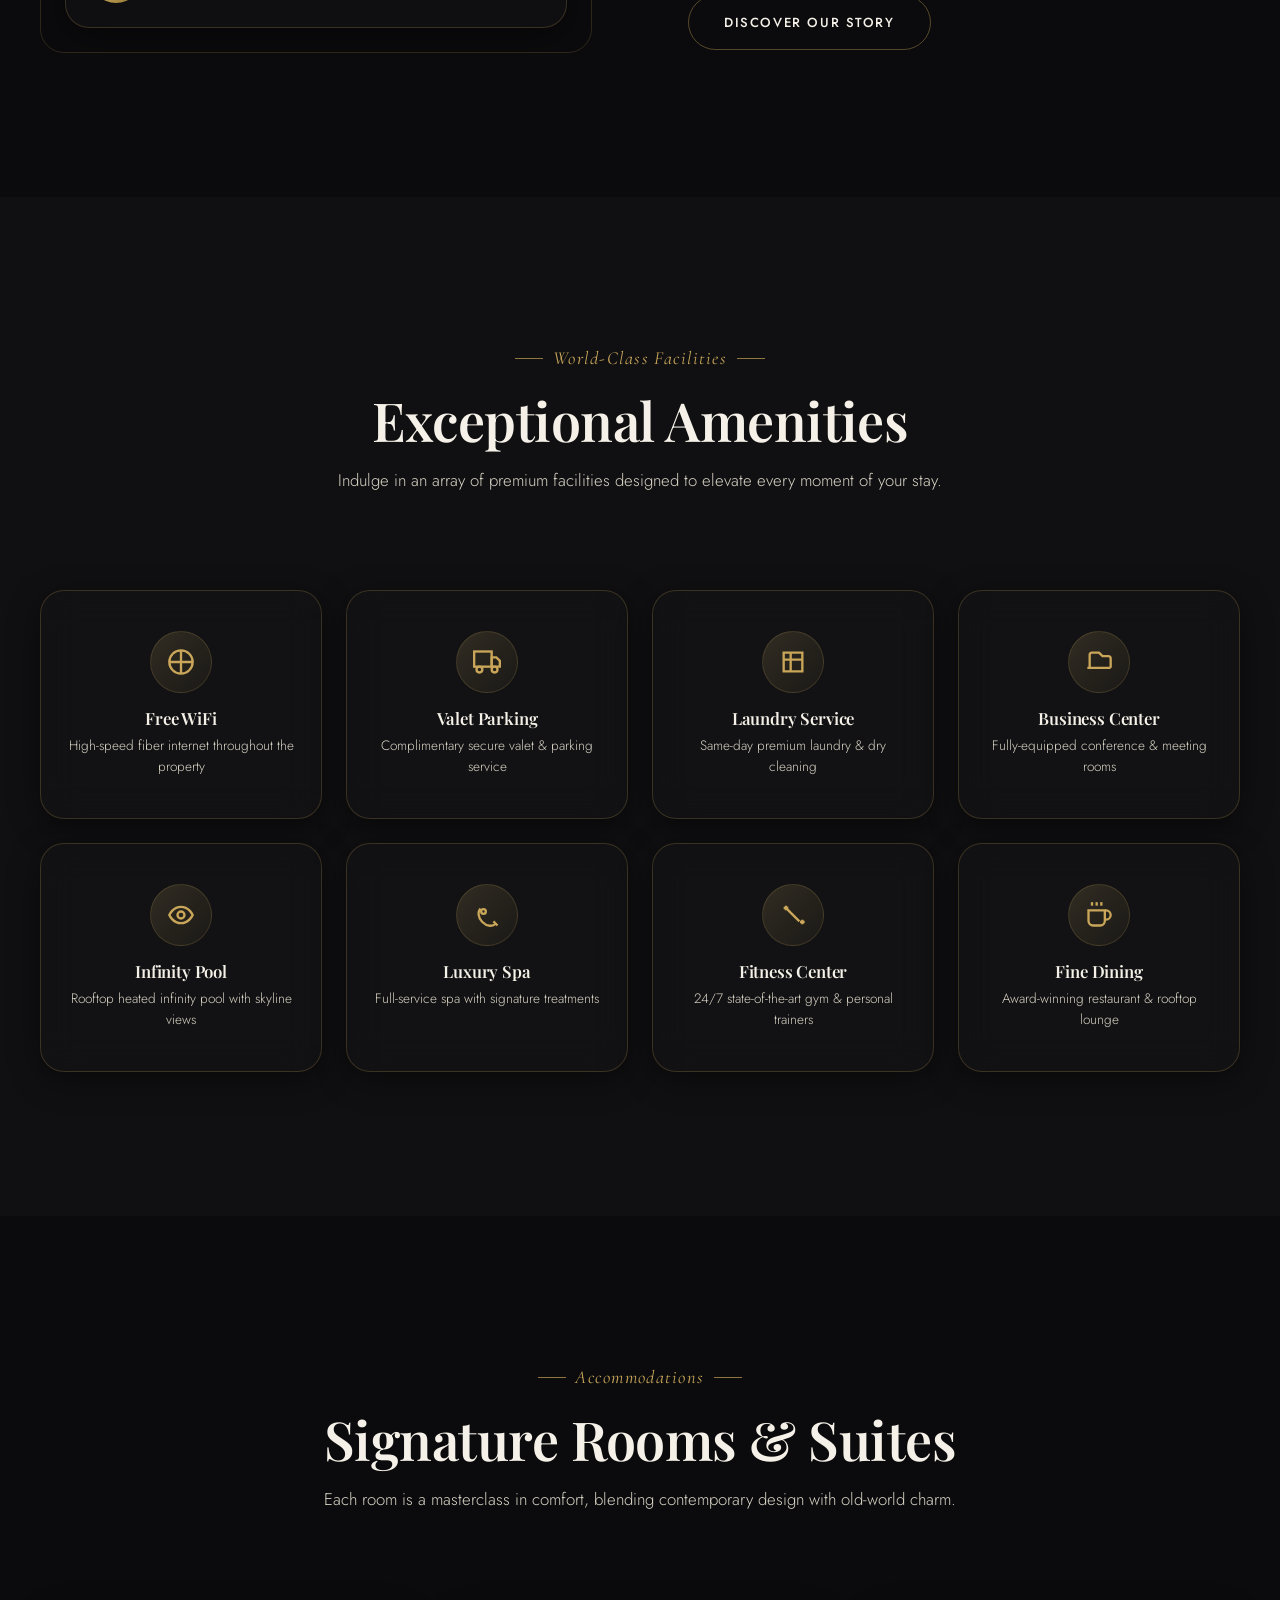
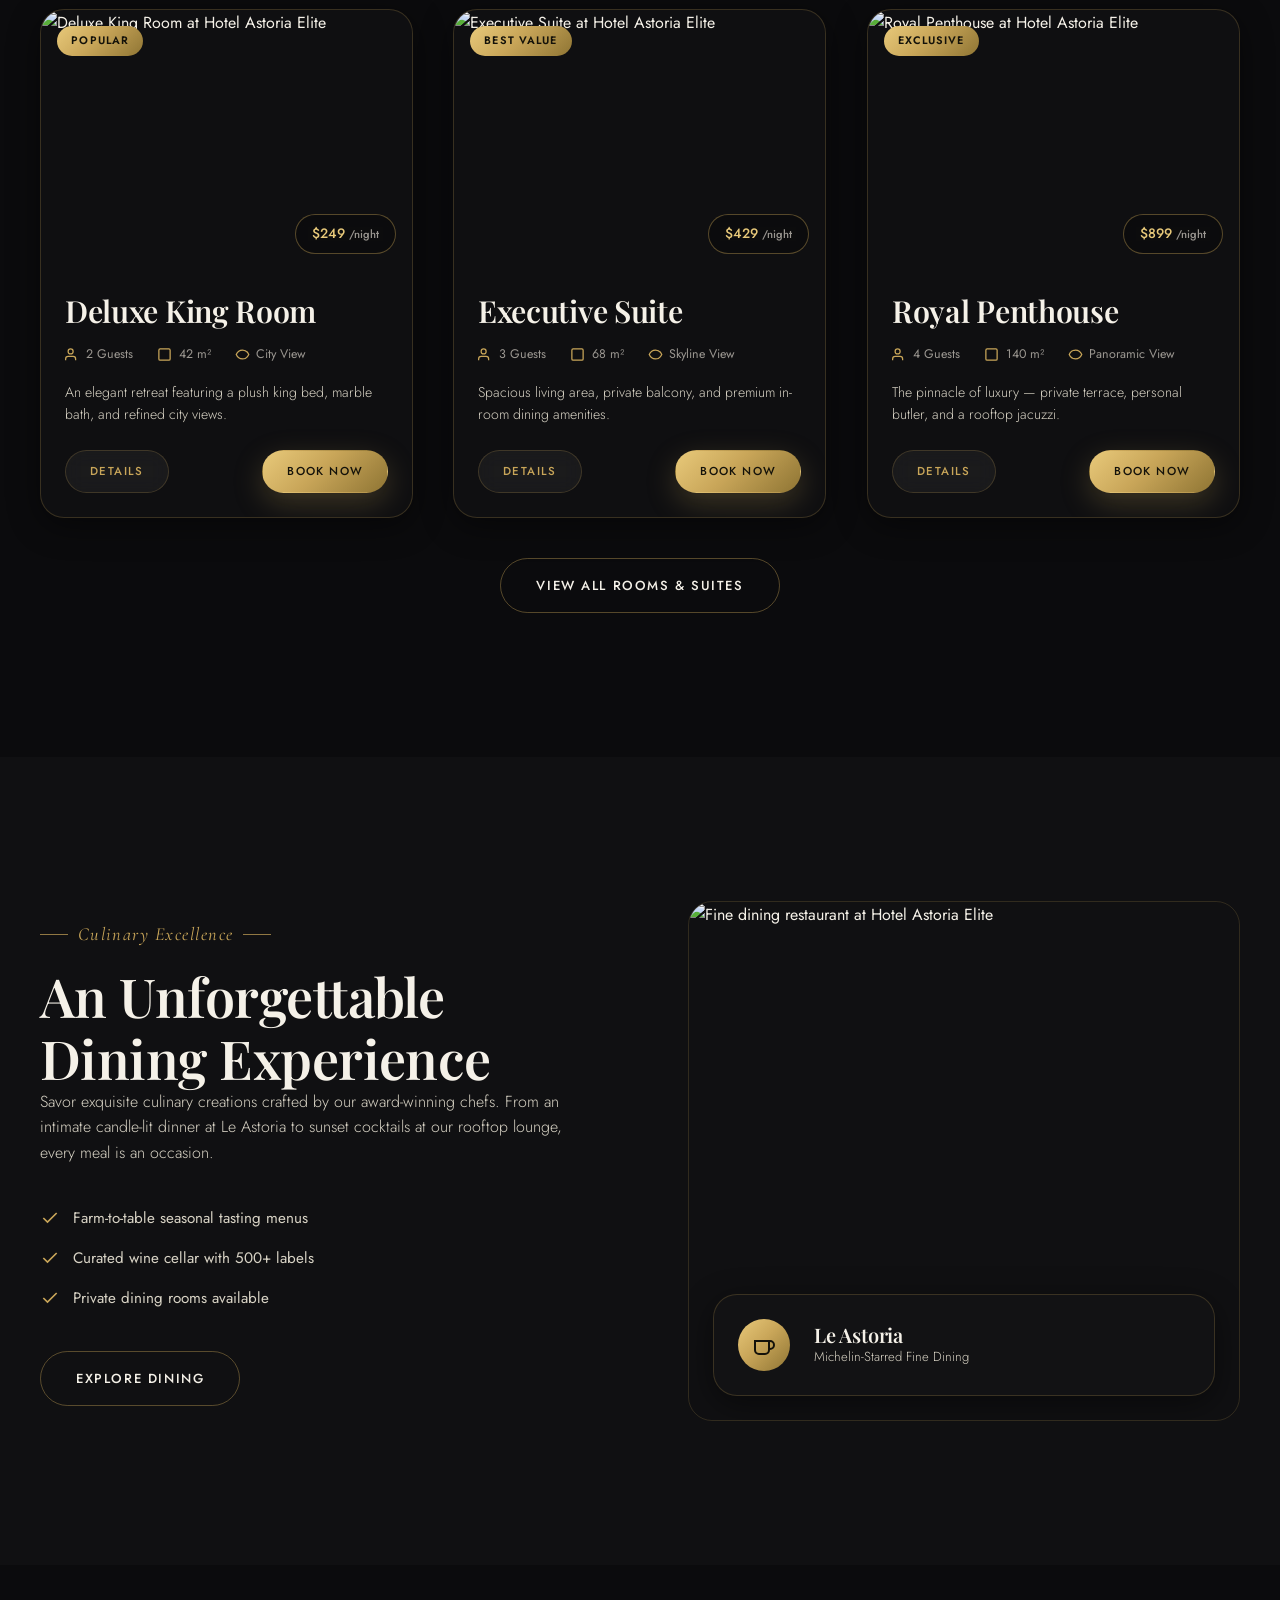
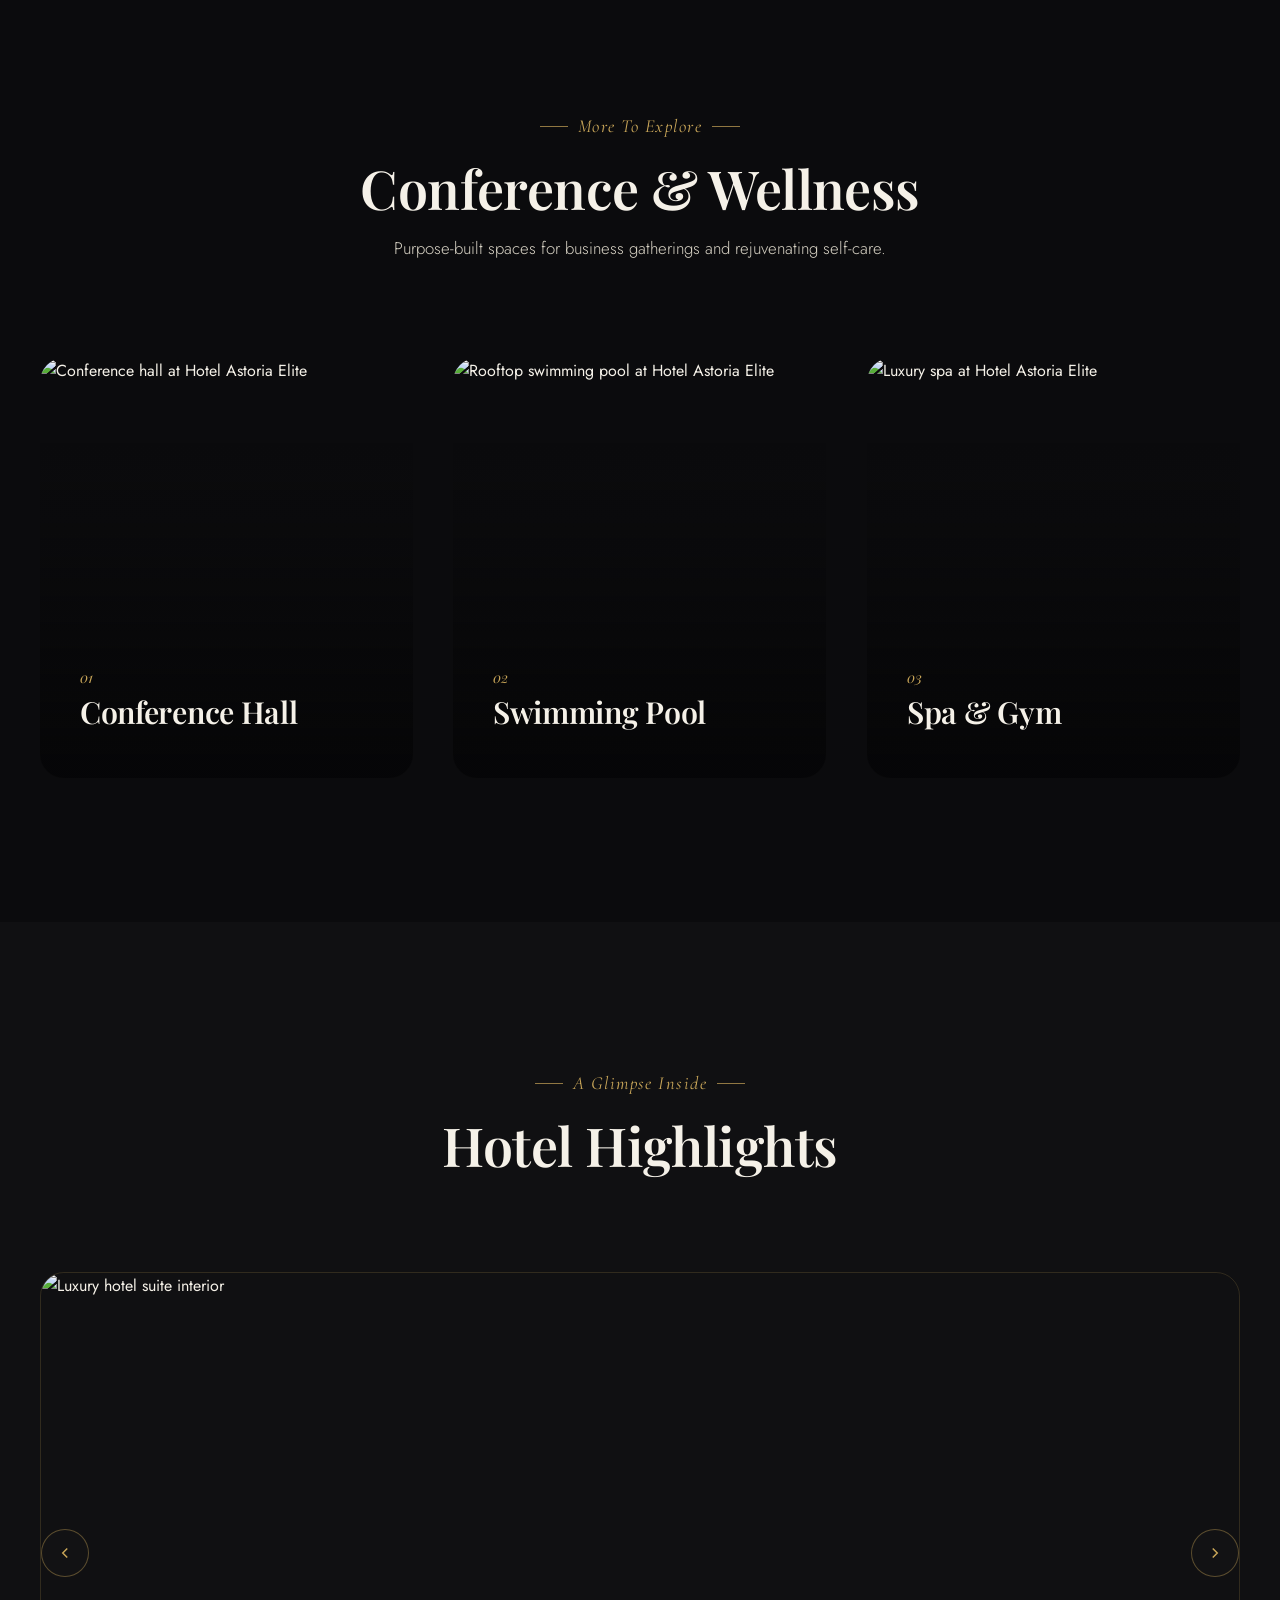
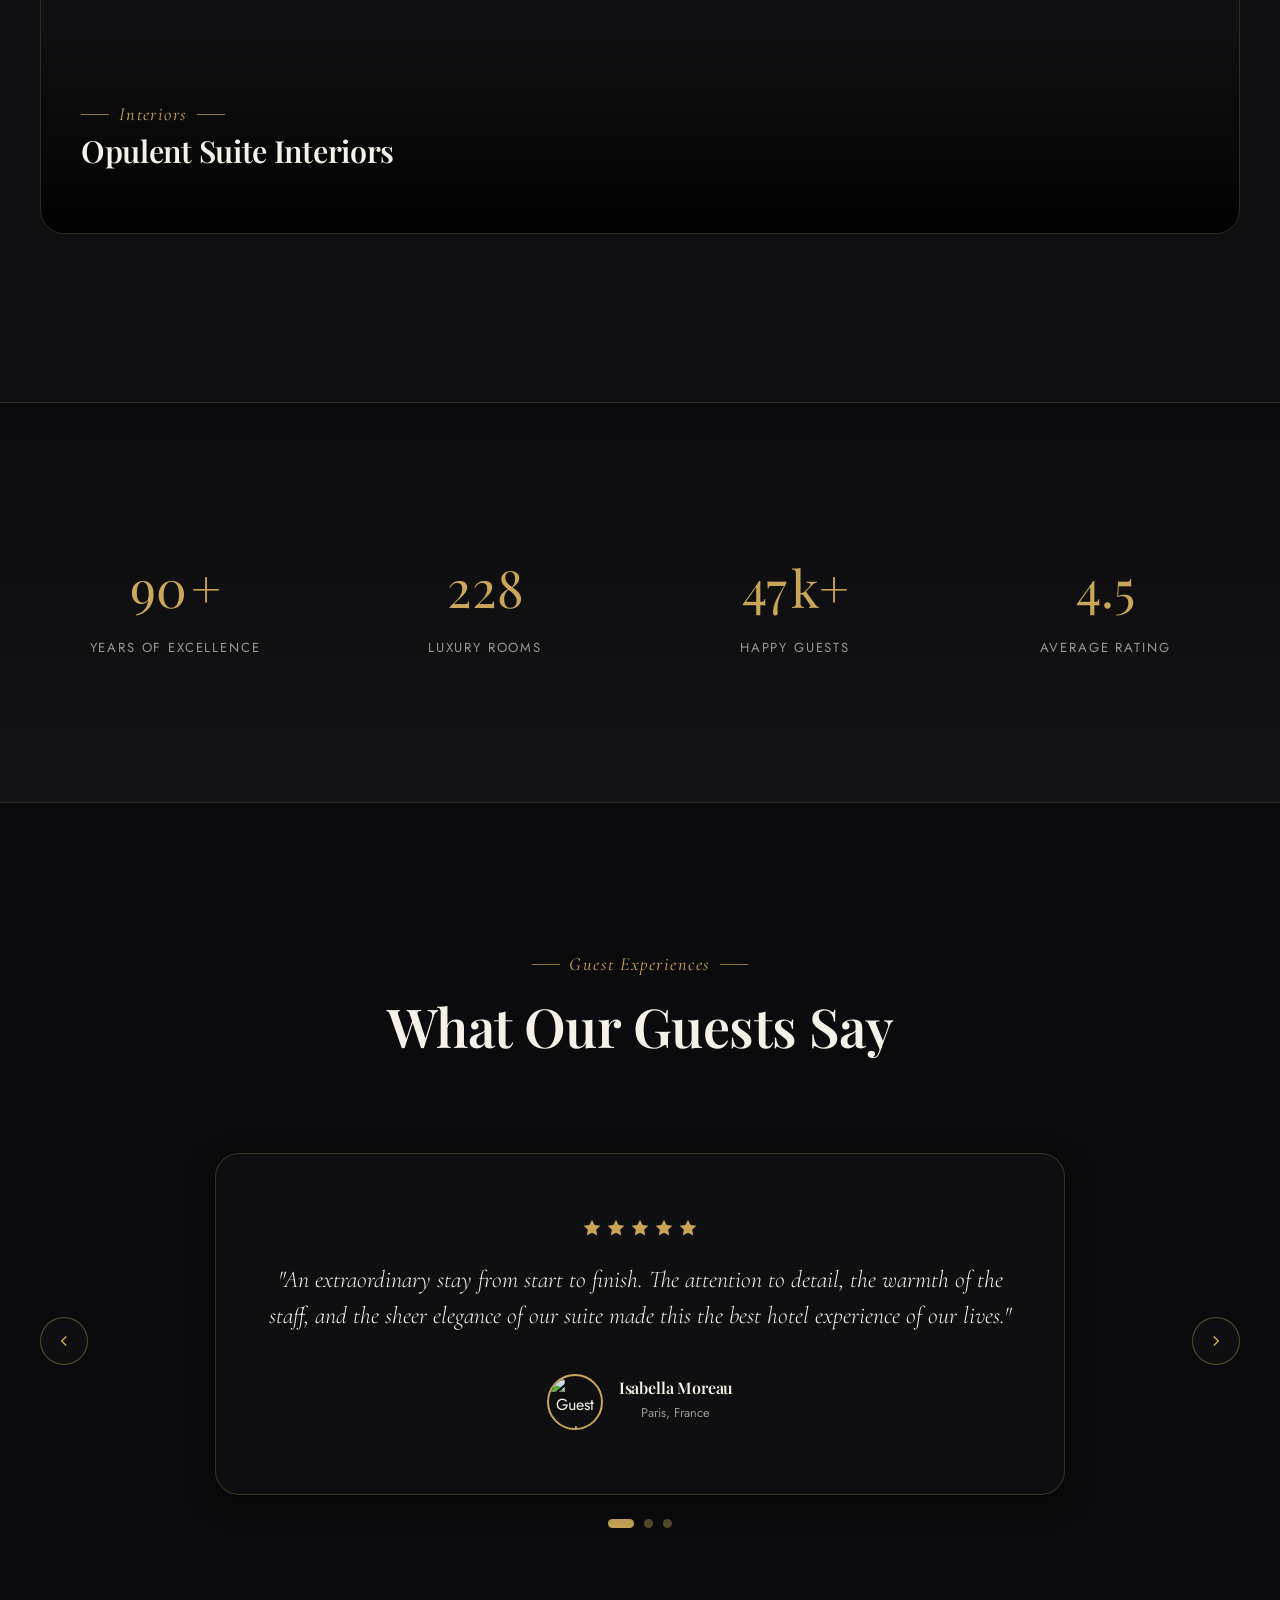
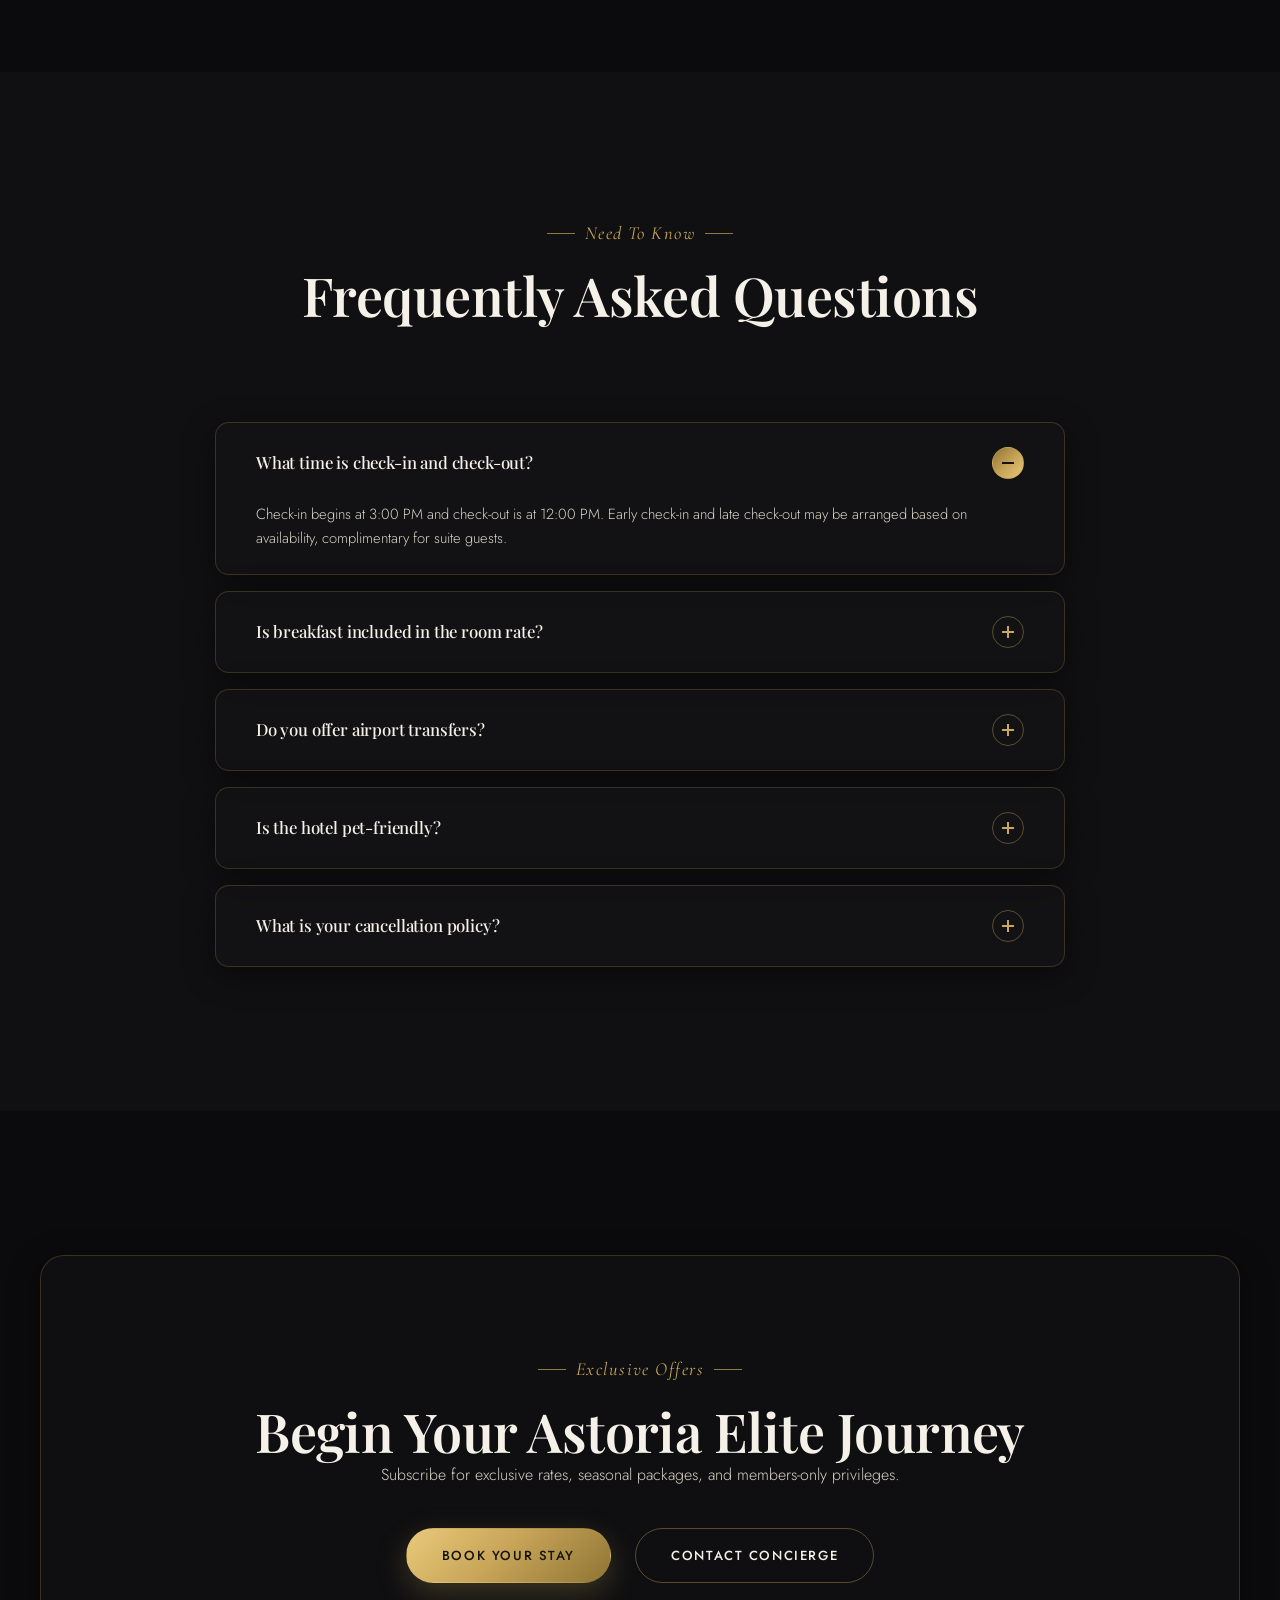
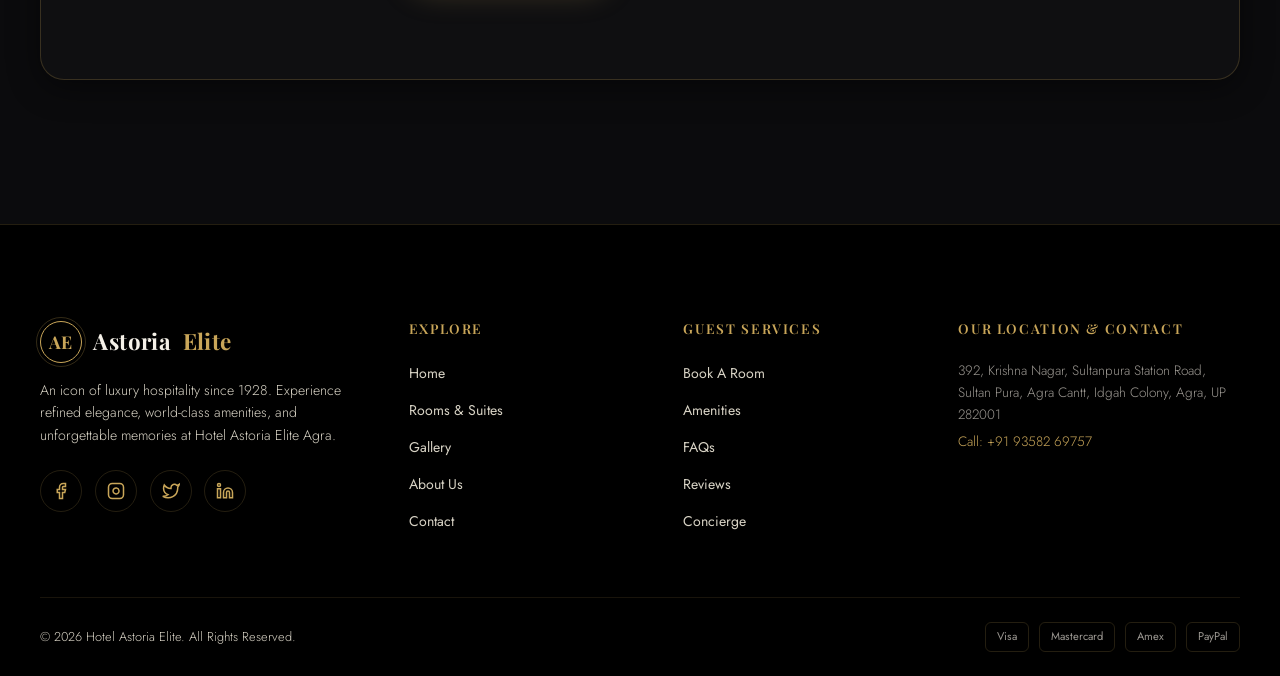
==== commit 9c8ffc97: "Update index.html" ====
--- a/index.html
+++ b/index.html
@@ -3,16 +3,16 @@
 <head>
 <meta charset="UTF-8">
 <meta name="viewport" content="width=device-width, initial-scale=1.0">
-<title>Hotel Astoria Elite | Luxury 5-Star Hotel &amp; Resort</title>
-<meta name="description" content="Hotel Astoria Elite offers an unrivaled luxury experience with opulent rooms, world-class dining, a rejuvenating spa, and impeccable five-star service in Agra, Uttar Pradesh.">
-<meta name="keywords" content="luxury hotel, 5 star hotel, Hotel Astoria Elite Agra, hotel booking, luxury resort, spa hotel, best hotel rooms, Agra Hotel">
+<title>Hotel Astoria Elite | Luxury 5-Star Hotel &amp; Resort Agra</title>
+<meta name="description" content="Hotel Astoria Elite offers an unrivaled luxury experience with opulent rooms, world-class dining, a rejuvenating spa, and impeccable five-star service in Agra.">
+<meta name="keywords" content="luxury hotel, 5 star hotel, Hotel Astoria Elite, hotel booking, luxury resort, spa hotel, best hotel rooms, Agra">
 <meta name="author" content="Hotel Astoria Elite">
 <meta name="robots" content="index, follow">
 <link rel="canonical" href="https://www.hotelastoriaelite.com/">
 
 <!-- Open Graph / Social -->
 <meta property="og:type" content="website">
-<meta property="og:title" content="Hotel Astoria Elite | Luxury 5-Star Hotel & Resort">
+<meta property="og:title" content="Hotel Astoria Elite | Luxury 5-Star Hotel & Resort Agra">
 <meta property="og:description" content="Experience unparalleled luxury and refined hospitality at Hotel Astoria Elite in Agra. Book your stay today.">
 <meta property="og:image" content="https://images.unsplash.com/photo-1566073771259-6a8506099945?auto=format&fit=crop&w=1200&q=80">
 <meta property="og:url" content="https://www.hotelastoriaelite.com/">
@@ -31,18 +31,18 @@
   "@context": "https://schema.org",
   "@type": "Hotel",
   "name": "Hotel Astoria Elite",
-  "description": "A premium 5-star luxury hotel in Agra offering opulent Taj-facing suites, fine dining, spa and wellness facilities.",
+  "description": "A premium 5-star luxury hotel offering opulent rooms, fine dining, spa and wellness facilities in Agra.",
   "priceRange": "$$$$",
   "starRating": { "@type": "Rating", "ratingValue": "5" },
   "address": {
     "@type": "PostalAddress",
-    "streetAddress": "1 Elite Boulevard, Taj VIP Road",
+    "streetAddress": "392, Krishna Nagar, Sultanpura Station Road, Sultan Pura, Agra Cantt, Idgah Colony",
     "addressLocality": "Agra",
     "addressRegion": "UP",
     "postalCode": "282001",
     "addressCountry": "IN"
   },
-  "telephone": "+91-562-555-0199"
+  "telephone": "+91-93582-69757"
 }
 </script>
 </head>
@@ -195,7 +195,7 @@
         <option value="executive-suite">Executive Suite</option>
         <option value="royal-penthouse">Royal Penthouse</option>
         <option value="garden-view">Garden View Room</option>
-        <option value="ocean-suite">Taj View Suite</option>
+        <option value="ocean-suite">Ocean View Suite</option>
         <option value="family-room">Family Luxury Room</option>
       </select>
     </div>
@@ -226,7 +226,7 @@
     <div class="split-text" data-aos="fade-left">
       <span class="eyebrow">A Legacy of Elegance</span>
       <h2>Nearly A Century Of Timeless Hospitality</h2>
-      <p>Since 1928, Hotel Astoria Elite has stood as a beacon of refined luxury, welcoming discerning travelers from around the globe. Now situated in the historic city of Agra, Uttar Pradesh, every corner of our estate has been thoughtfully curated to offer an experience beyond ordinary hospitality &mdash; where classic architecture meets modern indulgence.</p>
+      <p>Since 1928, Hotel Astoria Elite has stood as a beacon of refined luxury, welcoming discerning travelers from around the globe. Every corner of our estate has been thoughtfully curated to offer an experience beyond ordinary hospitality &mdash; where classic architecture meets modern indulgence in the historic heart of Agra.</p>
       <ul class="feature-list">
         <li><svg viewBox="0 0 24 24" fill="none" stroke="currentColor" stroke-width="2"><path d="M20 6L9 17l-5-5"></path></svg> Award-winning concierge &amp; butler service</li>
         <li><svg viewBox="0 0 24 24" fill="none" stroke="currentColor" stroke-width="2"><path d="M20 6L9 17l-5-5"></path></svg> Michelin-recognized in-house dining</li>
@@ -274,13 +274,13 @@
       <div class="amenity-card glass-panel" data-aos="zoom-in" data-aos-delay="100">
         <div class="amenity-icon"><svg viewBox="0 0 24 24" fill="none" stroke="currentColor" stroke-width="2"><path d="M2 12s3-7 10-7 10 7 10 7-3 7-10 7-10-7-10-7Z"></path><circle cx="12" cy="12" r="3"></circle></svg></div>
         <h4>Infinity Pool</h4>
-        <p>Rooftop heated infinity pool with Agra skyline views</p>
+        <p>Rooftop heated infinity pool with skyline views</p>
       </div>
 
       <div class="amenity-card glass-panel" data-aos="zoom-in" data-aos-delay="150">
         <div class="amenity-icon"><svg viewBox="0 0 24 24" fill="none" stroke="currentColor" stroke-width="2"><path d="M6.5 6.5C4 9 4 14 8 18c4 4 9 4 11.5 1.5"></path><path d="M17.5 17.5 21 21"></path><circle cx="9" cy="9" r="2"></circle></svg></div>
         <h4>Luxury Spa</h4>
-        <p>Full-service spa with signature Ayurvedic treatments</p>
+        <p>Full-service spa with signature treatments</p>
       </div>
 
       <div class="amenity-card glass-panel" data-aos="zoom-in" data-aos-delay="200">
@@ -292,7 +292,7 @@
       <div class="amenity-card glass-panel" data-aos="zoom-in" data-aos-delay="250">
         <div class="amenity-icon"><svg viewBox="0 0 24 24" fill="none" stroke="currentColor" stroke-width="2"><path d="M17 8h1a4 4 0 1 1 0 8h-1"></path><path d="M3 8h14v9a4 4 0 0 1-4 4H7a4 4 0 0 1-4-4V8Z"></path><line x1="6" y1="1" x2="6" y2="4"></line><line x1="10" y1="1" x2="10" y2="4"></line><line x1="14" y1="1" x2="14" y2="4"></line></svg></div>
         <h4>Fine Dining</h4>
-        <p>Award-winning Indian &amp; continental cuisine restaurant</p>
+        <p>Award-winning restaurant &amp; rooftop lounge</p>
       </div>
     </div>
   </div>
@@ -304,15 +304,15 @@
     <div class="section-header" data-aos="fade-up">
       <span class="eyebrow">Accommodations</span>
       <h2>Signature Rooms &amp; Suites</h2>
-      <p>Each room is a masterclass in comfort, blending contemporary design with historic charm.</p>
+      <p>Each room is a masterclass in comfort, blending contemporary design with old-world charm.</p>
     </div>
 
     <div class="rooms-grid">
       <div class="room-card glass-panel" data-aos="fade-up" data-aos-delay="100">
         <div class="room-media">
           <span class="room-badge">Popular</span>
-          <img src="https://images.unsplash.com/photo-1611892440504-42a792e24d32?auto=format&fit=crop&w=600&q=80" alt="Deluxe King Room at Hotel Astoria Elite" loading="lazy">
-          <span class="room-price-tag">₹8,999 <span>/night</span></span>
+          <img src="images/room-deluxe.svg" alt="Deluxe King Room at Hotel Astoria Elite" loading="lazy">
+          <span class="room-price-tag">$249 <span>/night</span></span>
         </div>
         <div class="room-body">
           <h3>Deluxe King Room</h3>
@@ -332,8 +332,8 @@
       <div class="room-card glass-panel" data-aos="fade-up" data-aos-delay="250">
         <div class="room-media">
           <span class="room-badge">Best Value</span>
-          <img src="https://images.unsplash.com/photo-1582719508461-905c673771fd?auto=format&fit=crop&w=600&q=80" alt="Executive Suite at Hotel Astoria Elite" loading="lazy">
-          <span class="room-price-tag">₹14,499 <span>/night</span></span>
+          <img src="images/room-executive.svg" alt="Executive Suite at Hotel Astoria Elite" loading="lazy">
+          <span class="room-price-tag">$429 <span>/night</span></span>
         </div>
         <div class="room-body">
           <h3>Executive Suite</h3>
@@ -353,17 +353,17 @@
       <div class="room-card glass-panel" data-aos="fade-up" data-aos-delay="400">
         <div class="room-media">
           <span class="room-badge">Exclusive</span>
-          <img src="https://images.unsplash.com/photo-1590490360182-c33d57733427?auto=format&fit=crop&w=600&q=80" alt="Royal Penthouse at Hotel Astoria Elite" loading="lazy">
-          <span class="room-price-tag">₹29,999 <span>/night</span></span>
+          <img src="images/room-penthouse.svg" alt="Royal Penthouse at Hotel Astoria Elite" loading="lazy">
+          <span class="room-price-tag">$899 <span>/night</span></span>
         </div>
         <div class="room-body">
           <h3>Royal Penthouse</h3>
           <ul class="room-meta">
             <li><svg viewBox="0 0 24 24" fill="none" stroke="currentColor" stroke-width="2"><path d="M17 21v-2a4 4 0 0 0-4-4H5a4 4 0 0 0-4 4v2"></path><circle cx="9" cy="7" r="4"></circle></svg> 4 Guests</li>
             <li><svg viewBox="0 0 24 24" fill="none" stroke="currentColor" stroke-width="2"><rect x="3" y="3" width="18" height="18" rx="2"></rect></svg> 140 m&sup2;</li>
-            <li><svg viewBox="0 0 24 24" fill="none" stroke="currentColor" stroke-width="2"><path d="M2 12s3-7 10-7 10 7 10 7-3 7-10 7-10-7-10-7Z"></path></svg> Taj Mahal View</li>
+            <li><svg viewBox="0 0 24 24" fill="none" stroke="currentColor" stroke-width="2"><path d="M2 12s3-7 10-7 10 7 10 7-3 7-10 7-10-7-10-7Z"></path></svg> Panoramic View</li>
           </ul>
-          <p class="room-desc">The pinnacle of luxury &mdash; private terrace, personal butler, and a rooftop jacuzzi with majestic Taj views.</p>
+          <p class="room-desc">The pinnacle of luxury &mdash; private terrace, personal butler, and a rooftop jacuzzi.</p>
           <div class="room-footer">
             <a href="rooms.html" class="btn btn-ghost btn-sm">Details</a>
             <a href="booking.html?room=royal-penthouse" class="btn btn-primary btn-sm" data-book-room="royal-penthouse">Book Now</a>
@@ -399,8 +399,8 @@
       <h2>An Unforgettable Dining Experience</h2>
       <p>Savor exquisite culinary creations crafted by our award-winning chefs. From an intimate candle-lit dinner at Le Astoria to sunset cocktails at our rooftop lounge, every meal is an occasion.</p>
       <ul class="feature-list">
-        <li><svg viewBox="0 0 24 24" fill="none" stroke="currentColor" stroke-width="2"><path d="M20 6L9 17l-5-5"></path></svg> Mughlai &amp; Awadhi seasonal tasting menus</li>
-        <li><svg viewBox="0 0 24 24" fill="none" stroke="currentColor" stroke-width="2"><path d="M20 6L9 17l-5-5"></path></svg> Curated collection with mocktails &amp; fine beverages</li>
+        <li><svg viewBox="0 0 24 24" fill="none" stroke="currentColor" stroke-width="2"><path d="M20 6L9 17l-5-5"></path></svg> Farm-to-table seasonal tasting menus</li>
+        <li><svg viewBox="0 0 24 24" fill="none" stroke="currentColor" stroke-width="2"><path d="M20 6L9 17l-5-5"></path></svg> Curated wine cellar with 500+ labels</li>
         <li><svg viewBox="0 0 24 24" fill="none" stroke="currentColor" stroke-width="2"><path d="M20 6L9 17l-5-5"></path></svg> Private dining rooms available</li>
       </ul>
       <a href="about.html#dining" class="btn btn-outline mt-lg">Explore Dining</a>
@@ -432,7 +432,7 @@
         <div class="feature-card-overlay">
           <span class="fc-num">02</span>
           <h3>Swimming Pool</h3>
-          <p>Our heated rooftop infinity pool offers uninterrupted views of the historic monuments, poolside cabanas, and attentive butler service.</p>
+          <p>Our heated rooftop infinity pool offers uninterrupted skyline views, poolside cabanas, and attentive butler service.</p>
         </div>
       </div>
 
@@ -492,7 +492,7 @@
   <div class="container">
     <div class="stats-grid">
       <div class="stat-item" data-aos="fade-up" data-aos-delay="100">
-        <div class="stat-number"><span data-counter="96">0</span>+</div>
+        <div class="stat-number"><span data-counter="98">0</span>+</div>
         <div class="stat-label">Years of Excellence</div>
       </div>
       <div class="stat-item" data-aos="fade-up" data-aos-delay="200">
@@ -530,7 +530,7 @@
               <svg viewBox="0 0 24 24" fill="currentColor"><polygon points="12 2 15.09 8.26 22 9.27 17 14.14 18.18 21.02 12 17.77 5.82 21.02 7 14.14 2 9.27 8.91 8.26 12 2"></polygon></svg>
               <svg viewBox="0 0 24 24" fill="currentColor"><polygon points="12 2 15.09 8.26 22 9.27 17 14.14 18.18 21.02 12 17.77 5.82 21.02 7 14.14 2 9.27 8.91 8.26 12 2"></polygon></svg>
             </div>
-            <p class="testimonial-quote">"An extraordinary stay from start to finish. The Taj views at sunrise, the warmth of the staff, and the sheer elegance of our suite made this the best hotel experience of our lives."</p>
+            <p class="testimonial-quote">"An extraordinary stay from start to finish. The attention to detail, the warmth of the staff, and the sheer elegance of our suite made this the best hotel experience of our lives."</p>
             <div class="testimonial-author">
               <img src="https://images.unsplash.com/photo-1531123897727-8f129e1688ce?auto=format&fit=crop&w=100&q=80" alt="Guest portrait" loading="lazy">
               <div>
@@ -548,7 +548,7 @@
               <svg viewBox="0 0 24 24" fill="currentColor"><polygon points="12 2 15.09 8.26 22 9.27 17 14.14 18.18 21.02 12 17.77 5.82 21.02 7 14.14 2 9.27 8.91 8.26 12 2"></polygon></svg>
               <svg viewBox="0 0 24 24" fill="currentColor"><polygon points="12 2 15.09 8.26 22 9.27 17 14.14 18.18 21.02 12 17.77 5.82 21.02 7 14.14 2 9.27 8.91 8.26 12 2"></polygon></svg>
             </div>
-            <p class="testimonial-quote">"The Royal Penthouse exceeded every expectation. Impeccable service, a breathtaking Taj Mahal skyline view, and a level of luxury I've never encountered anywhere else."</p>
+            <p class="testimonial-quote">"The Royal Penthouse exceeded every expectation. Impeccable service, a breathtaking view, and a level of luxury I've never encountered anywhere else in the world."</p>
             <div class="testimonial-author">
               <img src="https://images.unsplash.com/photo-1500648767791-00dcc994a43e?auto=format&fit=crop&w=100&q=80" alt="Guest portrait" loading="lazy">
               <div>
@@ -557,6 +557,24 @@
               </div>
             </div>
           </div>
+
+          <div class="testimonial-slide">
+            <div class="testimonial-stars">
+              <svg viewBox="0 0 24 24" fill="currentColor"><polygon points="12 2 15.09 8.26 22 9.27 17 14.14 18.18 21.02 12 17.77 5.82 21.02 7 14.14 2 9.27 8.91 8.26 12 2"></polygon></svg>
+              <svg viewBox="0 0 24 24" fill="currentColor"><polygon points="12 2 15.09 8.26 22 9.27 17 14.14 18.18 21.02 12 17.77 5.82 21.02 7 14.14 2 9.27 8.91 8.26 12 2"></polygon></svg>
+              <svg viewBox="0 0 24 24" fill="currentColor"><polygon points="12 2 15.09 8.26 22 9.27 17 14.14 18.18 21.02 12 17.77 5.82 21.02 7 14.14 2 9.27 8.91 8.26 12 2"></polygon></svg>
+              <svg viewBox="0 0 24 24" fill="currentColor"><polygon points="12 2 15.09 8.26 22 9.27 17 14.14 18.18 21.02 12 17.77 5.82 21.02 7 14.14 2 9.27 8.91 8.26 12 2"></polygon></svg>
+              <svg viewBox="0 0 24 24" fill="currentColor"><polygon points="12 2 15.09 8.26 22 9.27 17 14.14 18.18 21.02 12 17.77 5.82 21.02 7 14.14 2 9.27 8.91 8.26 12 2"></polygon></svg>
+            </div>
+            <p class="testimonial-quote">"The spa treatments were transcendent and the culinary team at Le Astoria crafted one of the finest tasting menus I've had. We are already planning our return."</p>
+            <div class="testimonial-author">
+              <img src="https://images.unsplash.com/photo-1544005313-94ddf0286df2?auto=format&fit=crop&w=100&q=80" alt="Guest portrait" loading="lazy">
+              <div>
+                <h5>Amara Okafor</h5>
+                <span>Lagos, Nigeria</span>
+              </div>
+            </div>
+          </div>
         </div>
       </div>
       <button class="slider-arrow prev" aria-label="Previous testimonial"><svg viewBox="0 0 24 24" fill="none" stroke="currentColor" stroke-width="2"><polyline points="15 18 9 12 15 6"></polyline></svg></button>
@@ -597,11 +615,31 @@
 
       <div class="faq-item glass-panel">
         <div class="faq-question">
-          <h4>Do you offer airport or monument transfers?</h4>
+          <h4>Do you offer airport transfers?</h4>
           <span class="faq-icon"></span>
         </div>
         <div class="faq-answer">
-          <p>Absolutely. Our chauffeured luxury vehicle service is available for airport pick-up, drop-off, and trips to the Taj Mahal. Please arrange this 24 hours prior via our concierge.</p>
+          <p>Absolutely. Our chauffeured luxury vehicle service is available for airport pick-up and drop-off (Agra Cantt station transfers also available). Please arrange this at least 24 hours prior to arrival via our concierge.</p>
+        </div>
+      </div>
+
+      <div class="faq-item glass-panel">
+        <div class="faq-question">
+          <h4>Is the hotel pet-friendly?</h4>
+          <span class="faq-icon"></span>
+        </div>
+        <div class="faq-answer">
+          <p>We welcome well-behaved pets under 25 lbs in select rooms with prior notice. A pet amenity package is available upon request.</p>
+        </div>
+      </div>
+
+      <div class="faq-item glass-panel">
+        <div class="faq-question">
+          <h4>What is your cancellation policy?</h4>
+          <span class="faq-icon"></span>
+        </div>
+        <div class="faq-answer">
+          <p>Reservations may be cancelled free of charge up to 48 hours before arrival. Cancellations within 48 hours are subject to a one-night charge.</p>
         </div>
       </div>
     </div>
@@ -632,10 +670,12 @@
           <span class="logo-icon">AE</span>
           Astoria <span>Elite</span>
         </a>
-        <p>An icon of luxury hospitality since 1928. Experience refined elegance, world-class amenities, and unforgettable memories at Hotel Astoria Elite, Agra.</p>
+        <p>An icon of luxury hospitality since 1928. Experience refined elegance, world-class amenities, and unforgettable memories at Hotel Astoria Elite Agra.</p>
         <div class="social-row">
           <a href="#" aria-label="Facebook"><svg viewBox="0 0 24 24" fill="none" stroke="currentColor" stroke-width="2"><path d="M18 2h-3a5 5 0 0 0-5 5v3H7v4h3v8h4v-8h3l1-4h-4V7a1 1 0 0 1 1-1h3z"></path></svg></a>
           <a href="#" aria-label="Instagram"><svg viewBox="0 0 24 24" fill="none" stroke="currentColor" stroke-width="2"><rect x="2" y="2" width="20" height="20" rx="5"></rect><path d="M16 11.37A4 4 0 1 1 12.63 8 4 4 0 0 1 16 11.37z"></path><line x1="17.5" y1="6.5" x2="17.51" y2="6.5"></line></svg></a>
+          <a href="#" aria-label="Twitter"><svg viewBox="0 0 24 24" fill="none" stroke="currentColor" stroke-width="2"><path d="M23 3a10.9 10.9 0 0 1-3.14 1.53 4.48 4.48 0 0 0-7.86 3v1A10.66 10.66 0 0 1 3 4s-4 9 5 13a11.64 11.64 0 0 1-7 2c9 5 20 0 20-11.5a4.5 4.5 0 0 0-.08-.83A7.72 7.72 0 0 0 23 3z"></path></svg></a>
+          <a href="#" aria-label="LinkedIn"><svg viewBox="0 0 24 24" fill="none" stroke="currentColor" stroke-width="2"><path d="M16 8a6 6 0 0 1 6 6v7h-4v-7a2 2 0 0 0-2-2 2 2 0 0 0-2 2v7h-4v-7a6 6 0 0 1 6-6z"></path><rect x="2" y="9" width="4" height="12"></rect><circle cx="4" cy="4" r="2"></circle></svg></a>
         </div>
       </div>
 
@@ -656,17 +696,19 @@
           <li><a href="booking.html">Book A Room</a></li>
           <li><a href="index.html#amenities">Amenities</a></li>
           <li><a href="index.html#faq">FAQs</a></li>
+          <li><a href="index.html#reviews">Reviews</a></li>
           <li><a href="contact.html">Concierge</a></li>
         </ul>
       </div>
 
       <div class="footer-col">
-        <h5>Newsletter</h5>
-        <p style="font-size:0.85rem;">Get exclusive offers straight to your inbox.</p>
-        <form class="newsletter-form">
-          <input type="email" placeholder="Your email address" required aria-label="Email address">
-          <button type="submit">Join</button>
-        </form>
+        <h5>Our Location &amp; Contact</h5>
+        <p style="font-size:0.85rem; color:var(--color-muted);">
+          392, Krishna Nagar, Sultanpura Station Road, Sultan Pura, Agra Cantt, Idgah Colony, Agra, UP 282001
+        </p>
+        <p style="font-size:0.85rem; color:var(--color-gold); margin-top: 5px;">
+          Call: +91 93582 69757
+        </p>
       </div>
     </div>
 
@@ -682,14 +724,26 @@
   </div>
 </footer>
 
-<a href="https://wa.me/915625550199" class="whatsapp-float" target="_blank" rel="noopener" aria-label="Chat on WhatsApp">
+<!-- ===================== WHATSAPP FLOATING BUTTON ===================== -->
+<a href="https://wa.me/919358269757" class="whatsapp-float" target="_blank" rel="noopener" aria-label="Chat on WhatsApp">
   <svg viewBox="0 0 32 32"><path d="M16.001 3C9.373 3 4 8.373 4 15c0 2.628.836 5.061 2.255 7.05L4.938 28.25l6.393-1.278A11.94 11.94 0 0 0 16.001 27C22.627 27 28 21.627 28 15S22.627 3 16.001 3zm6.573 17.02c-.276.777-1.365 1.429-2.244 1.615-.6.128-1.383.23-4.017-.86-3.373-1.396-5.547-4.816-5.716-5.04-.164-.223-1.362-1.813-1.362-3.457 0-1.644.85-2.454 1.153-2.79.276-.307.6-.384.8-.384.2 0 .4.002.575.011.185.009.432-.07.677.516.276.66.938 2.28.02 2.44.19.16.319.36.128.577-.19.217-.286.353-.573.641-.286.288-.585.6-.25 1.176.334.577 1.484 2.446 3.187 3.96 2.19 1.947 3.033 2.093 3.464 2.222.334.1.6-.03.94-.325.34-.295.938-1.13 1.18-1.516.24-.386.5-.325.85-.195.35.13 2.19 1.03 2.564 1.216.375.187.625.28.716.436.09.157.09.914-.186 1.69z"></path></svg>
 </a>
 
+<!-- ========================== BACK TO TOP ============================= -->
 <button id="back-to-top" aria-label="Back to top">
   <svg viewBox="0 0 24 24" fill="none" stroke="currentColor" stroke-width="2"><line x1="12" y1="19" x2="12" y2="5"></line><polyline points="5 12 12 5 19 12"></polyline></svg>
 </button>
 
+<div id="lightbox">
+  <div class="lightbox-content">
+    <button class="lightbox-close" aria-label="Close"><svg viewBox="0 0 24 24" fill="none" stroke="currentColor" stroke-width="2"><line x1="18" y1="6" x2="6" y2="18"></line><line x1="6" y1="6" x2="18" y2="18"></line></svg></button>
+    <button class="lightbox-prev" aria-label="Previous"><svg viewBox="0 0 24 24" fill="none" stroke="currentColor" stroke-width="2"><polyline points="15 18 9 12 15 6"></polyline></svg></button>
+    <img id="lightbox-img" src="" alt="">
+    <button class="lightbox-next" aria-label="Next"><svg viewBox="0 0 24 24" fill="none" stroke="currentColor" stroke-width="2"><polyline points="9 18 15 12 9 6"></polyline></svg></button>
+    <p class="lightbox-caption" id="lightbox-caption"></p>
+  </div>
+</div>
+
 <script src="script.js"></script>
 </body>
 </html>
